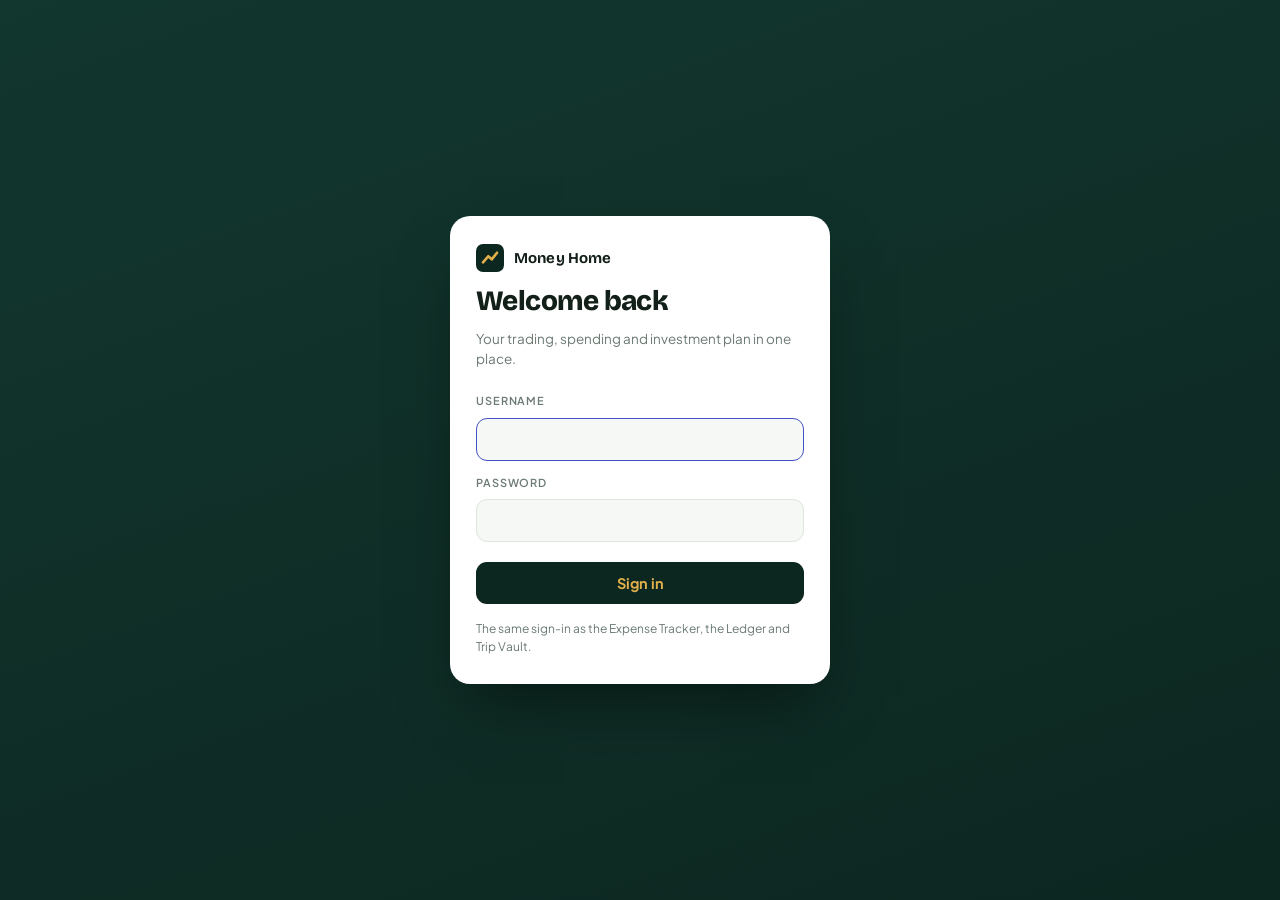
==== index.html @ 37ae640c "Money Home: SmartHomeAI in its own tab (the ✦ SmartHomeAI button), no Ask box on this page Co-Author" ====
<!doctype html>
<html lang="en">
<head>
<meta charset="utf-8">
<meta name="viewport" content="width=device-width, initial-scale=1, viewport-fit=cover">
<meta name="robots" content="noindex">
<meta name="theme-color" content="#0c2620">
<title>Money Home</title>
<link rel="icon" href="data:image/svg+xml,%3Csvg xmlns='http://www.w3.org/2000/svg' viewBox='0 0 64 64'%3E%3Crect width='64' height='64' rx='16' fill='%230c2620'/%3E%3Cpath d='M16 42 L28 28 L36 35 L48 20' stroke='%23e2b04a' stroke-width='6' fill='none' stroke-linecap='round' stroke-linejoin='round'/%3E%3C/svg%3E">
<link rel="preconnect" href="https://fonts.googleapis.com">
<link rel="preconnect" href="https://fonts.gstatic.com" crossorigin>
<link rel="stylesheet" href="https://fonts.googleapis.com/css2?family=Bricolage+Grotesque:opsz,wght@12..96,500;12..96,700;12..96,800&family=Plus+Jakarta+Sans:wght@400;500;600;700&family=JetBrains+Mono:wght@500;600&display=swap">
<style>
:root{
  color-scheme:light;
  --page:#eef1ec; --card:#ffffff; --card2:#f6f8f5; --ink:#132019; --ink2:#3b4a42; --mut:#6b7a72; --line:#dfe5df;
  --hero:#0c2620; --hero2:#12372e; --hero-ink:#f3f1e8; --hero-mut:#a9bcb2; --gold:#e2b04a; --gold-soft:#f6e7c1;
  --up:#16804a; --dn:#c2412d;
  --ats:#4453c4; --exp:#c0701a; --led:#1f7fc9; --trip:#0E6BA8;
  --a1:#1f7fc9; --a2:#2aa37a; --a3:#e2b04a; --a4:#c0701a; --a5:#8a5cc8; --a6:#d1537c; --a7:#5b8c96; --a8:#9aa39e;
  --shadow:0 1px 2px rgb(15 30 25 / .05), 0 8px 24px -12px rgb(15 30 25 / .14);
  --display:'Bricolage Grotesque', 'Avenir Next', system-ui, sans-serif;
  --body:'Plus Jakarta Sans', -apple-system, 'Segoe UI', sans-serif;
  --mono:'JetBrains Mono', ui-monospace, Menlo, monospace;
}
@media (prefers-color-scheme: dark){
  :root:not([data-theme="light"]){ color-scheme:dark;
    --page:#0b110f; --card:#131b18; --card2:#18221e; --ink:#e7ede9; --ink2:#c1cdc6; --mut:#8d9c94; --line:#24302b;
    --hero:#0a1f1a; --hero2:#0f2d25; --up:#4cc38a; --dn:#ef7a66; --ats:#98a4f4; --exp:#f0a95c; --led:#72b4ee; --trip:#5AA9F2;
    --shadow:none; }
}
:root[data-theme="dark"]{ color-scheme:dark;
  --page:#0b110f; --card:#131b18; --card2:#18221e; --ink:#e7ede9; --ink2:#c1cdc6; --mut:#8d9c94; --line:#24302b;
  --hero:#0a1f1a; --hero2:#0f2d25; --up:#4cc38a; --dn:#ef7a66; --ats:#98a4f4; --exp:#f0a95c; --led:#72b4ee; --trip:#5AA9F2; --shadow:none; }
*{box-sizing:border-box}
html,body{margin:0}
body{background:var(--page);color:var(--ink);font:15px/1.5 var(--body);-webkit-font-smoothing:antialiased}
.num{font-family:var(--mono);font-variant-numeric:tabular-nums;letter-spacing:-.01em}
a{color:inherit}

/* ---------- hero: a night-green ledger page ---------- */
.hero{background:
    linear-gradient(180deg, transparent 0 calc(100% - 1px), rgb(255 255 255 / .05) 0) 0 0 / 100% 32px,
    radial-gradient(1200px 400px at 85% -10%, rgb(226 176 74 / .18), transparent 60%),
    linear-gradient(160deg, var(--hero2), var(--hero));
  color:var(--hero-ink);padding-top:env(safe-area-inset-top,0px)}
.hero-in{max-width:1120px;margin:0 auto;padding-inline:20px;padding-block:22px 34px}
.topline{display:flex;flex-wrap:wrap;align-items:center;gap:10px;justify-content:space-between}
.brand{display:flex;align-items:center;gap:10px;font:700 15px var(--display);letter-spacing:.01em}
.brand svg{width:28px;height:28px}
.chips{display:flex;flex-wrap:wrap;gap:8px;align-items:center}
.chip{display:inline-flex;align-items:center;gap:7px;padding:6px 11px;border-radius:999px;background:rgb(255 255 255 / .07);border:1px solid rgb(255 255 255 / .12);font-size:12.5px;color:var(--hero-ink)}
.chip i{width:7px;height:7px;border-radius:50%;background:var(--hero-mut)}
.chip.on i{background:#5fe0a0;box-shadow:0 0 0 3px rgb(95 224 160 / .2)}
.chip button{all:unset;cursor:pointer}
.hero-grid{display:grid;grid-template-columns:1.35fr 1fr;gap:28px;align-items:center;margin-top:26px}
@media (max-width:820px){.hero-grid{grid-template-columns:1fr}}
.hello{font:500 15px var(--body);color:var(--hero-mut)}
.big{font:800 clamp(40px,7vw,68px)/1 var(--display);letter-spacing:-.03em;margin:8px 0 6px}
.big .num{font-family:var(--display);letter-spacing:-.03em}
.bigsub{color:var(--hero-mut);font-size:14px;max-width:52ch}
.bigsub b{color:var(--hero-ink);font-weight:600}
.day{display:inline-flex;gap:8px;align-items:center;margin-top:14px;padding:7px 12px;border-radius:10px;background:rgb(255 255 255 / .06);font-size:13.5px}
.day .up{color:#6fe0a8} .day .dn{color:#ff9a86}
.ringbox{display:flex;align-items:center;gap:20px;justify-self:end}
@media (max-width:820px){.ringbox{justify-self:start}}
.ring{width:168px;height:168px;flex:none}
.ring text{fill:var(--hero-ink)}
.ringfacts{display:flex;flex-direction:column;gap:12px}
.rf .l{font-size:11px;letter-spacing:.1em;text-transform:uppercase;color:var(--hero-mut)}
.rf .v{font:600 18px var(--mono);color:var(--hero-ink)}
.ribbon{margin-top:28px}
.ribbar{display:flex;height:12px;border-radius:7px;overflow:hidden;background:rgb(255 255 255 / .08)}
.ribbar i{display:block;height:100%}
.ribbar i + i{border-left:2px solid var(--hero)}
.riblegend{display:flex;flex-wrap:wrap;gap:6px 16px;margin-top:10px;font-size:12.5px;color:var(--hero-mut)}
.riblegend span{display:inline-flex;align-items:center;gap:6px}
.riblegend b{color:var(--hero-ink);font:500 12.5px var(--mono)}
.riblegend em{width:9px;height:9px;border-radius:3px;display:inline-block}

/* ---------- body ---------- */
main{max-width:1120px;margin:0 auto;padding-inline:20px;padding-block:0 60px}
.apps{display:grid;grid-template-columns:repeat(4,minmax(0,1fr));gap:16px;margin-top:-18px}
@media (max-width:1180px){.apps{grid-template-columns:repeat(2,minmax(0,1fr))}}
@media (max-width:900px){.apps{grid-template-columns:1fr}}
.card{background:var(--card);border:1px solid var(--line);border-radius:18px;box-shadow:var(--shadow);padding:20px;display:flex;flex-direction:column;gap:14px;min-width:0}
.apphead{display:flex;align-items:center;gap:12px}
.glyph{width:40px;height:40px;border-radius:12px;display:grid;place-items:center;background:color-mix(in srgb,var(--c) 14%,var(--card));color:var(--c);flex:none}
.glyph svg{width:22px;height:22px}
.apphead h2{margin:0;font:700 18px/1.2 var(--display)}
.apphead p{margin:1px 0 0;font-size:12.5px;color:var(--mut)}
.status{margin-left:auto;font-size:11.5px;font-weight:600;padding:4px 9px;border-radius:999px;background:var(--card2);color:var(--mut);white-space:nowrap}
.status.live{background:color-mix(in srgb,var(--up) 14%,var(--card));color:var(--up)}
.kv{display:grid;grid-template-columns:repeat(2,minmax(0,1fr));gap:14px 12px}
.kv .l{font-size:11px;font-weight:600;letter-spacing:.07em;text-transform:uppercase;color:var(--mut)}
.kv .v{font:600 20px/1.25 var(--mono);font-variant-numeric:tabular-nums;margin-top:2px}
.kv .s{font-size:12px;color:var(--ink2)}
.up{color:var(--up)} .dn{color:var(--dn)}
.movers{display:flex;flex-wrap:wrap;gap:6px}
.mv{font-size:12px;padding:5px 9px;border-radius:8px;background:var(--card2);color:var(--ink2)}
.mv b{font-family:var(--mono);font-weight:600}
.empty{font-size:13px;color:var(--ink2);background:var(--card2);border-radius:12px;padding:12px 14px;line-height:1.45}
.open{margin-top:auto;display:inline-flex;align-items:center;gap:8px;align-self:flex-start;padding:9px 15px;border-radius:11px;background:var(--c);color:#fff;text-decoration:none;font-weight:600;font-size:13.5px;transition:transform .15s}
.open:hover{transform:translateY(-1px)}
.open:focus-visible{outline:2px solid var(--ink);outline-offset:3px}

.row2{display:grid;grid-template-columns:1.5fr 1fr;gap:16px;margin-top:16px}
@media (max-width:900px){.row2{grid-template-columns:1fr}}
.card h3{margin:0;font:700 17px var(--display)}
.card .cap{margin:-8px 0 0;font-size:12.5px;color:var(--mut)}
.flow{display:flex;height:34px;border-radius:10px;overflow:hidden;background:var(--card2)}
.flow i{display:flex;align-items:center;padding-inline:10px;color:#fff;font:600 12px var(--mono);white-space:nowrap;overflow:hidden;min-width:0}
.flowkey{display:flex;flex-wrap:wrap;gap:6px 16px;font-size:12.5px;color:var(--ink2)}
.flowkey span{display:inline-flex;gap:6px;align-items:center}
.flowkey em{width:9px;height:9px;border-radius:3px}
.bars{display:grid;grid-template-columns:repeat(6,1fr);gap:10px;align-items:end;height:150px;padding-top:8px}
.bars .col{display:flex;flex-direction:column;align-items:center;gap:6px;justify-content:flex-end}
.bars .stack{width:100%;max-width:44px;display:flex;flex-direction:column-reverse;border-radius:7px 7px 3px 3px;overflow:hidden}
.bars .stack i{display:block}
.bars .m{font-size:11px;color:var(--mut)}
.sip{display:flex;flex-direction:column;gap:6px}
.track{height:10px;border-radius:6px;background:var(--card2);overflow:hidden}
.track i{display:block;height:100%;border-radius:6px;background:linear-gradient(90deg,var(--led),color-mix(in srgb,var(--led) 60%,#7fd3b5))}
.todo{list-style:none;margin:0;padding:0;display:flex;flex-direction:column}
.todo li{display:grid;grid-template-columns:auto 1fr;gap:3px 12px;padding:11px 0;border-top:1px solid var(--line)}
.todo li:first-child{border-top:0;padding-top:2px}
.when{grid-row:span 2;font:600 11.5px/1.2 var(--mono);color:var(--mut);background:var(--card2);border-radius:8px;padding:6px 8px;text-align:center;min-width:58px}
.when b{display:block;font-size:15px;color:var(--ink)}
.todo .a{font-weight:600;font-size:14px}
.todo .f{font-size:12.5px;color:var(--mut)}
.pr{display:inline-block;width:7px;height:7px;border-radius:50%;margin-right:6px;vertical-align:1px}
.foot{margin-top:24px;display:flex;flex-wrap:wrap;gap:10px;align-items:center;justify-content:space-between;font-size:12.5px;color:var(--mut)}
.btn{font:600 12.5px var(--body);border:1px solid var(--line);background:var(--card);color:var(--ink2);border-radius:9px;padding:7px 12px;cursor:pointer}
.btn:hover{color:var(--ink)}

/* ---------- sign-in ---------- */
.gate{min-height:100vh;display:grid;place-items:center;padding:24px 16px;background:linear-gradient(160deg,var(--hero2),var(--hero))}
.gate form{width:min(380px,100%);background:var(--card);border-radius:20px;padding:28px 26px;display:flex;flex-direction:column;gap:8px;box-shadow:0 30px 60px -20px rgb(0 0 0 / .5)}
.gate h1{font:800 28px/1.1 var(--display);margin:6px 0 4px;letter-spacing:-.02em}
.gate .sub{color:var(--mut);font-size:13.5px;margin:0 0 10px}
.gate label{font-size:11px;letter-spacing:.08em;text-transform:uppercase;color:var(--mut);font-weight:600;margin-top:6px}
.gate input{padding:11px 13px;border:1px solid var(--line);border-radius:11px;background:var(--card2);color:var(--ink);font:15px var(--body)}
.gate input:focus{outline:none;border-color:var(--ats)}
.gate button{margin-top:12px;padding:12px;border:0;border-radius:11px;background:var(--hero);color:var(--gold);font:700 14.5px var(--body);cursor:pointer}
.gate .err{color:var(--dn);font-size:13px}
.skel{opacity:.55}
/* ---------- Ask AI ---------- */
.ask{margin-top:16px}
.ask .top{display:flex;align-items:center;gap:10px;flex-wrap:wrap}
.ask .top h3{margin-right:auto}
.ask .hub{font-size:12.5px;color:var(--mut);text-decoration:none;border:1px solid var(--line);border-radius:999px;padding:4px 10px}
.ask .hub:hover{color:var(--ink)}
.ask form{display:flex;gap:8px}
.ask textarea{flex:1;min-width:0;resize:vertical;min-height:46px;font:14.5px/1.45 var(--body);color:var(--ink);background:var(--card2);border:1px solid var(--line);border-radius:12px;padding:11px 13px}
.ask textarea:focus{outline:2px solid var(--gold);outline-offset:1px}
.ask button.go{border:0;border-radius:12px;background:var(--hero);color:var(--gold);font:700 14px var(--body);padding:0 18px;cursor:pointer}
.ask button.go:disabled{opacity:.6}
.sugg{display:flex;flex-wrap:wrap;gap:6px}
.sugg button{font:500 12.5px var(--body);border:1px solid var(--line);background:var(--card);color:var(--ink2);border-radius:999px;padding:5px 11px;cursor:pointer}
.sugg button:hover{color:var(--ink);border-color:var(--gold)}
.convo{display:flex;flex-direction:column;gap:10px}
.convo .q{align-self:flex-end;background:var(--card2);border-radius:14px 14px 4px 14px;padding:8px 12px;max-width:85%;font-weight:600;font-size:14px}
.convo .a{background:color-mix(in srgb,var(--gold) 9%,var(--card));border:1px solid var(--line);border-radius:14px 14px 14px 4px;padding:10px 13px;font-size:14px;white-space:pre-wrap;overflow-wrap:anywhere}
.convo .by{display:block;margin-top:6px;font-size:11.5px;color:var(--mut)}
.convo .srcs{display:flex;flex-wrap:wrap;gap:4px 10px;margin-top:6px;font-size:12px}
.convo .srcs a{color:inherit;opacity:.8}
.convo .a{white-space:pre-line}
.convo .err{color:var(--dn)}
@media (max-width:600px){.ask form{flex-direction:column}.ask button.go{padding:12px}}
@media (prefers-reduced-motion:reduce){*{transition:none!important}}
</style>
</head>
<body>
<div id="app"></div>
<script src="/ai/ai.js"></script>
<script src="/ai/brain.js"></script>
<script src="/ai/ask.js"></script>
<script src="/ai/web.js"></script>
<script src="/InvestmentPlan/cloud.js"></script>
<script>
"use strict";
const $ = id => document.getElementById(id);
const esc = s => String(s == null ? '' : s).replace(/[&<>"]/g, c => ({'&':'&amp;','<':'&lt;','>':'&gt;','"':'&quot;'}[c]));
const inr = n => (n < 0 ? '−' : '') + '₹' + Math.round(Math.abs(n)).toLocaleString('en-IN');
const cr = n => { const a = Math.abs(n), s = n < 0 ? '−' : ''; return a >= 1e7 ? s + '₹' + (a / 1e7).toFixed(2) + ' Cr' : a >= 1e5 ? s + '₹' + (a / 1e5).toFixed(2) + ' L' : inr(n); };
const kfmt = n => { const a = Math.abs(n); return a >= 1e5 ? (n / 1e5).toFixed(1) + 'L' : a >= 1e3 ? Math.round(n / 1e3) + 'K' : Math.round(n) + ''; };
const pct = (n, d = 2) => (n >= 0 ? '+' : '−') + Math.abs(n).toFixed(d) + '%';
const ym = d => d.getFullYear() + '-' + String(d.getMonth() + 1).padStart(2, '0');
const ymLabel = (m, style = 'long') => new Date(+m.slice(0, 4), +m.slice(5, 7) - 1, 1).toLocaleDateString('en-IN', {month: style, year: style === 'long' ? 'numeric' : undefined});
const ago = ms => { const s = (Date.now() - ms) / 1000; return s < 90 ? 'just now' : s < 3600 ? Math.round(s / 60) + ' min ago' : s < 86400 ? Math.round(s / 3600) + ' h ago' : Math.round(s / 86400) + ' d ago'; };
const LINKS = {ats:'http://localhost:8765/', exp:'/expenseTracker/', led:'/InvestmentPlan/', trip:'/tripManangement/'};
/* Trip Vault's personal documents (its Document Vault): everything that is not a travel paper */
const TRAVEL_DOC = ['boarding-pass', 'flight', 'hotel', 'train', 'bus', 'visa', 'car', 'activity'];
const DOC_LABEL = {passport: 'Passport', aadhaar: 'Aadhaar', pan: 'PAN card', licence: 'Driving licence', 'voter-id': 'Voter ID', tax: 'Tax papers', bank: 'Bank statement',
  investment: 'Investment statement', insurance: 'Insurance', property: 'Property / rent', vehicle: 'Vehicle papers', medical: 'Medical', education: 'Education', employment: 'Employment', bill: 'Bill / warranty', other: 'Other'};
function personalDocs(tv){ return ((tv && tv.docs) || []).filter(d=>TRAVEL_DOC.indexOf(d.type) < 0); }
/* a trip's own documents, as Trip Vault counts them: travel papers, or a passport / travel insurance / unsorted one
   attached to it - never Aadhaar, PAN, bank and the other personal ones, even when attached to a trip */
const isTripDoc = d => !!d && (TRAVEL_DOC.indexOf(d.type) >= 0 || (!!d.tripId && ['passport', 'insurance', 'other'].indexOf(d.type) >= 0));
const SESSION = 'money-home-session';
const ICON = {
  ats:'<svg viewBox="0 0 24 24" fill="none" stroke="currentColor" stroke-width="2" stroke-linecap="round" stroke-linejoin="round"><path d="M4 19V9M10 19V5M16 19v-7M22 19H2"/></svg>',
  exp:'<svg viewBox="0 0 24 24" fill="none" stroke="currentColor" stroke-width="2" stroke-linecap="round" stroke-linejoin="round"><rect x="3" y="5" width="18" height="14" rx="3"/><path d="M3 10h18M7 15h4"/></svg>',
  trip:'<svg viewBox="0 0 24 24" fill="none" stroke="currentColor" stroke-width="2" stroke-linecap="round" stroke-linejoin="round"><path d="M3 15l18-7-18-7 3.5 7z" transform="translate(0 4)"/></svg>',
  led:'<svg viewBox="0 0 24 24" fill="none" stroke="currentColor" stroke-width="2" stroke-linecap="round" stroke-linejoin="round"><path d="M5 4h11l3 3v13H5z"/><path d="M9 10h6M9 14h6M9 18h3"/></svg>',
};
const ASSET = {EPF:'EPF', ESOPS_RSUS:'ESOPs & RSUs', STOCK:'Indian stocks & ETFs', IND_STOCK:'Indian stocks & ETFs', MF:'Mutual funds', US_STOCK:'US stocks',
  US_STOCK_WALLET:'US cash', NPS:'NPS', GOLD:'Gold', PHYSICAL_GOLD:'Physical gold', VEHICLE:'Vehicle', CRYPTO:'Crypto', FD:'FDs', PPF:'PPF', BOND:'Bonds'};
const PAL = ['--a1','--a2','--a3','--a4','--a5','--a6','--a7','--a8'];

const signedIn = () => { try{ return sessionStorage.getItem(SESSION) === 'yes'; }catch(e){ return false; } };
function ledger(){ try{ return JSON.parse(localStorage.getItem('ledger-draft-v2') || localStorage.getItem('ledger-state-v2') || 'null'); }catch(e){ return null; } }

/* ---------- Ask AI: one assistant for all the apps, through the site's central AI (the AI hub, /ai/) */
const ASK = {turns: [], busy: false, ctl: null, ctx: '', data: null};
const hasAsk = () => typeof MoneyAsk !== 'undefined';
const hasAi = () => typeof MoneyAI !== 'undefined' && MoneyAI.aiAvailable();
function askCard(){
  const conv = ASK.turns.map(t => t.role === 'user' ? `<div class="q">${esc(t.content)}</div>`
    : `<div class="a ${t.error ? 'err' : ''}">${esc(t.content)}${(t.sources || []).length ? `<span class="srcs">${t.sources.map((x, i) => `<a href="${esc(x.url)}" target="_blank" rel="noopener">[${i + 1}] ${esc(x.title)}</a>`).join(' ')}</span>` : ''}${t.by ? `<span class="by">${esc(t.by)}</span>` : ''}</div>`).join('');
  const sugg = ['How much did I spend last month, and on what?', 'Am I on track for my retirement target?', 'EMI for 50 lakh at 8.5% for 20 years', '100 USD to INR', 'Weather in Dubai this week', 'What is a mutual fund?'];
  return `<section class="card ask"><div class="top"><h3>Ask</h3><a class="hub" href="/setup/#ai">AI · ${hasAi() ? esc(MoneyAI.aiNames()[0]) + ' first' : 'add a key'}</a></div>
    <p class="cap">Your plan, spending, trips and documents${ASK.ctx && /ATS/.test(ASK.ctx) ? ', ATS holdings' : ''} are answered from your own data; money sums (EMI, SIP, CAGR, GST), exchange rates, weather, meanings and facts are looked up on the web — with the sources shown.</p>
    ${conv ? `<div class="convo" id="convo">${conv}</div>` : ''}
    ${hasAi() || hasAsk() ? `<form id="askf"><textarea id="askq" rows="1" placeholder="Ask about your money, plan or trips…"></textarea><button class="go" id="askgo">${ASK.busy ? 'Stop' : 'Ask'}</button></form>
      ${ASK.turns.length ? '' : `<div class="sugg">${sugg.map(q => `<button type="button" data-q="${esc(q)}">${esc(q)}</button>`).join('')}</div>`}`
    : `<div class="empty">Add a free AI key in <a href="/setup/#ai">Setup</a> (Google Gemini is the most useful) — every app then uses it.</div>`}</section>`;
}
function bindAsk(){
  const f = $('askf');
  if(!f) return;
  const q = $('askq');
  q.onkeydown = e => { if(e.key === 'Enter' && !e.shiftKey){ e.preventDefault(); f.requestSubmit(); } };
  document.querySelectorAll('.sugg [data-q]').forEach(b => b.onclick = () => { q.value = b.dataset.q; f.requestSubmit(); });
  f.onsubmit = async e => {
    e.preventDefault();
    if(ASK.busy){ if(ASK.ctl) ASK.ctl.abort(); return; }
    const text = q.value.trim();
    if(!text) return;
    ASK.turns.push({role: 'user', content: text});
    ASK.busy = true; ASK.ctl = new AbortController();
    render();
    // your own data first: spending, income, savings, trips, documents and the plan are answered exactly, without AI
    const own = hasAsk() && ASK.data ? MoneyAsk.answer(text, ASK.data) : null;
    if(own){
      ASK.turns.push({role: 'assistant', content: own.text, by: own.by});
      ASK.busy = false; ASK.ctl = null; render();
      setTimeout(() => { const c = $('convo'); if(c) c.lastElementChild.scrollIntoView({block: 'nearest'}); const i = $('askq'); if(i) i.focus(); }, 50);
      return;
    }
    // beyond the apps: calculators, live facts, and reading the web — then, with an AI, a plain answer held to what was read
    let web = null;
    if(typeof MoneyWeb !== 'undefined'){
      try{ web = await MoneyWeb.answer(text); }catch(e){ web = null; }
      // a question for the whole web: your relay searches and reads, an AI thinks it through (sources shown)
      const relay = MoneyWeb.relay((MoneyAI.aiLocal() || {}).relay);
      if(relay && (!web || web.kind === 'read' || web.kind === 'not-found')){
        try{
          const chat = hasAi() ? (sys, turns, o) => MoneyAI.chat(sys, turns, o, ASK.ctl && ASK.ctl.signal) : null;
          const out = await MoneyWeb.deep(text, {search: relay.search, read: relay.read, chat, onStep: t => { const e = document.querySelector('.convo'); if(e) e.dataset.step = t; }});
          ASK.turns.push({role: 'assistant', content: out.text, sources: out.sources, by: out.by || ('Searched the web via ' + (out.provider || 'your relay'))});
          ASK.busy = false; ASK.ctl = null; render();
          setTimeout(() => { const c = $('convo'); if(c) c.lastElementChild.scrollIntoView({block: 'nearest'}); const i = $('askq'); if(i) i.focus(); }, 50);
          return;
        }catch(e){ if(e.code === 'cancelled'){ ASK.busy = false; render(); return; } /* the relay failed: carry on without it */ }
      }
      if(web && web.kind !== 'not-found'){
        let out = web, by = 'Money Brain · ' + ({calculator: 'worked out exactly', currency: 'live rate', weather: 'live forecast', time: 'world clock', definition: 'dictionary', fact: 'Wikidata'}[web.kind] || 'read from the web') + ' (no AI)';
        if(web.passages && hasAi()){
          try{ out = await MoneyWeb.rephrase(text, web, (sys, turns, o) => MoneyAI.chat(sys, turns, o, ASK.ctl && ASK.ctl.signal)); if(out.by) by = 'Read from the web, put in words by ' + out.by; }catch(e){ out = web; }
        }
        ASK.turns.push({role: 'assistant', content: out.text + (out.note ? '\n\n' + out.note : ''), sources: out.sources, by});
        ASK.busy = false; ASK.ctl = null; render();
        setTimeout(() => { const c = $('convo'); if(c) c.lastElementChild.scrollIntoView({block: 'nearest'}); const i = $('askq'); if(i) i.focus(); }, 50);
        return;
      }
    }
    if(!hasAi()){
      ASK.turns.push({role: 'assistant', content: web && web.kind === 'not-found' ? web.text + ' An AI key (free, in Setup) would let me answer from general knowledge.' : 'I answer from your own data (spending, trips, documents, plan) and look things up on the web (sums, rates, weather, facts). For anything else, add a free AI key in Setup.', error: true});
      ASK.busy = false; ASK.ctl = null; render(); return;
    }
    const system = `You are the assistant on "Money Home", the start page of the owner's personal apps: the 16-Year Ledger (investment plan), the Expense Tracker (bank statements), Trip Vault (trips) and ATS (trading dashboard). Answer in plain, short sentences (Indian rupees, ₹, lakh/crore), using only the figures below; say so when something is not in them, and which app to open to see it. You explain and help plan; you do not give licensed investment advice or tell them to buy or sell a specific security.
Today is ${new Date().toISOString().slice(0, 10)}.
${ASK.ctx || 'No data from the apps in this browser yet.'}`;
    try{
      const r = await MoneyAI.chat(system, ASK.turns.filter(t => !t.error).map(t => ({role: t.role, content: t.content})).slice(-10), {}, ASK.ctl.signal);
      // the AI's figures checked against your data: one it made up is pointed out
      const made = hasAsk() ? MoneyAsk.checkFigures(r.text, ASK.ctx) : [];
      ASK.turns.push({role: 'assistant', content: r.text.trim() + (made.length ? '\n\n⚠ Not in your data: ' + made.join(', ') + ' — check before relying on ' + (made.length === 1 ? 'it' : 'them') + '.' : ''), by: r.provider + ' · ' + r.model + ' — from its own knowledge, not checked against the web'});
    }catch(err){
      if(err.code !== 'cancelled') ASK.turns.push({role: 'assistant', content: err.message, error: true});
    }finally{ ASK.busy = false; ASK.ctl = null; render(); setTimeout(() => { const c = $('convo'); if(c) c.lastElementChild.scrollIntoView({block: 'nearest'}); const i = $('askq'); if(i) i.focus(); }, 50); }
  };
}

/* ---------- Trip Vault's trips, as that app keeps them in this browser (read only; a missing database is not created) */
async function tripVault(){
  try{
    if(!window.indexedDB) return null;
    if(indexedDB.databases && !(await indexedDB.databases()).some(d => d.name === 'trip-vault')) return null;
    const db = await new Promise((res, rej) => { const r = indexedDB.open('trip-vault'); r.onupgradeneeded = () => { try{ r.transaction.abort(); }catch(e){} }; r.onsuccess = () => res(r.result); r.onerror = () => rej(r.error); });
    try{
      if(!db.objectStoreNames.contains('kv')) return null;
      return await new Promise((res, rej) => { const r = db.transaction('kv').objectStore('kv').get('state'); r.onsuccess = () => res(r.result || null); r.onerror = () => rej(r.error); });
    } finally { db.close(); }
  }catch(e){ return null; }
}

/* ---------- sign-in: the Expense Tracker's (else the Ledger's own, else admin / admin) */
async function checkLogin(u, p){
  if(typeof MoneyShared !== 'undefined') return MoneyShared.checkLogin(u, p);     // one sign-in for every app (Setup)
  const et = await Cloud.checkExpenseTrackerLogin(u, p);
  if(et !== null) return et;
  const plan = ledger();
  if(plan && plan.auth && plan.auth.hash) return u.trim().toLowerCase() === String(plan.auth.user).toLowerCase() && await Cloud.sha256(u.trim().toLowerCase() + ':' + p) === plan.auth.hash;
  return u.trim().toLowerCase() === 'admin' && p === 'admin';
}
function showLogin(){
  $('app').innerHTML = `<div class="gate"><form id="lf">
    <div class="brand" style="color:var(--ink)">${logo()}Money Home</div>
    <h1>Welcome back</h1><p class="sub">Your trading, spending and investment plan in one place.</p>
    <label for="u">Username</label><input id="u" autocomplete="username" autocapitalize="none" spellcheck="false" required>
    <label for="p">Password</label><input id="p" type="password" autocomplete="current-password" required>
    <p class="err" id="e" hidden>That username or password is wrong.</p>
    <button>Sign in</button>
    <p class="sub" style="margin:8px 0 0;font-size:12px">The same sign-in as the Expense Tracker, the Ledger and Trip Vault.</p></form></div>`;
  $('u').focus();
  $('lf').onsubmit = async e => { e.preventDefault();
    if(!(await checkLogin($('u').value, $('p').value))){ $('e').hidden = false; $('p').select(); return; }
    try{ sessionStorage.setItem(SESSION, 'yes'); }catch(_){}
    render(); };
}
const logo = () => `<svg viewBox="0 0 64 64" aria-hidden="true"><rect width="64" height="64" rx="16" fill="#0c2620"/><path d="M16 42 L28 28 L36 35 L48 20" stroke="#e2b04a" stroke-width="6" fill="none" stroke-linecap="round" stroke-linejoin="round"/></svg>`;

/* ---------- the Expense Tracker's own month totals (its plans.ts) */
function month(txns, m){
  const a = {spend:0, refunds:0, invested:0, redeemed:0, income:0};
  txns.forEach(t => { if(!t.date.startsWith(m) || t.excluded || t.kind === 'ignore') return; const out = t.direction === 'debit';
    if(t.kind === 'spend'){ if(out) a.spend += t.amount; else a.refunds += t.amount; }
    else if(t.kind === 'investment'){ if(out) a.invested += t.amount; else a.redeemed += t.amount; }
    else if(t.kind === 'cc_bill'){ if(out && !t.paired) a.spend += t.amount; }   // paired: the card's own purchases are counted
    else if(t.kind === 'income' && !out) a.income += t.amount; });
  a.spend -= a.refunds;
  return a;
}
const shiftM = (m, k) => ym(new Date(+m.slice(0, 4), +m.slice(5, 7) - 1 + k, 1));

/* NSE by the clock (09:15-15:30 IST, Mon-Fri; holidays not known here) */
function market(){
  const ist = new Date(Date.now() + (330 + new Date().getTimezoneOffset()) * 60000);
  const d = ist.getDay(), mins = ist.getHours() * 60 + ist.getMinutes();
  if(d === 0 || d === 6) return {on:false, text:'NSE closed · weekend'};
  if(mins < 555) return {on:false, text:'NSE opens 09:15'};
  if(mins < 930) return {on:true, text:'NSE open · closes 15:30'};
  return {on:false, text:'NSE closed · opens 09:15'};
}

function ringSvg(p){
  const r = 70, c = 2 * Math.PI * r, f = Math.max(0, Math.min(1, p));
  return `<svg class="ring" viewBox="0 0 168 168" role="img" aria-label="${(f * 100).toFixed(1)}% of the target">
    <circle cx="84" cy="84" r="${r}" fill="none" stroke="rgb(255 255 255 / .1)" stroke-width="12"/>
    <circle cx="84" cy="84" r="${r}" fill="none" stroke="var(--gold)" stroke-width="12" stroke-linecap="round"
      stroke-dasharray="${(c * f).toFixed(1)} ${c.toFixed(1)}" transform="rotate(-90 84 84)"/>
    <text x="84" y="82" text-anchor="middle" style="font:800 30px var(--display)">${(f * 100).toFixed(1)}%</text>
    <text x="84" y="104" text-anchor="middle" style="font:500 11.5px var(--body);fill:var(--hero-mut)">of the target</text></svg>`;
}

/* draws straight away from this browser, then again when ATS answers (it can take a few seconds) */
let RUN = 0;
async function render(){
  const run = ++RUN;
  const et = await Cloud.expenseTracker(true);
  const tv = await tripVault();
  if(typeof MoneyAI !== 'undefined') await MoneyAI.loadAi();      // keys kept in the Expense Tracker count too
  if(typeof MoneyShared !== 'undefined') MoneyShared.quiet();       // settings changed on your other device (every 10 min at most)
  const linked = !!Cloud.atsLink();
  draw(et, linked ? 'checking' : null, tv);
  if(!linked) return;
  const ats = await Cloud.atsHoldings().catch(e => ({err: e}));
  if(run === RUN) draw(et, ats, tv);
}
function draw(et, ats, tv){
  const plan = ledger();
  const mk = market();
  const atsOk = !!(ats && ats.ok), atsChecking = ats === 'checking';
  const hr = new Date().getHours(), hello = hr < 5 ? 'Up late' : hr < 12 ? 'Good morning' : hr < 17 ? 'Good afternoon' : 'Good evening';
  const real = plan && !(plan.plan && plan.plan.starter);

  /* ----- net worth, corpus, target */
  const rows = real ? ((plan.importedSnapshot || {}).rows || []) : [];
  const ex = real && Array.isArray(plan.corpusExclude) ? plan.corpusExclude : ['VEHICLE'];
  const manual = real ? (plan.manualAssets || []) : [];
  const netWorth = rows.reduce((s, r) => s + (Number(r.current_value) || 0), 0) + manual.reduce((s, m) => s + (Number(m.current) || 0), 0);
  const corpus = rows.reduce((s, r) => s + (ex.indexOf(r.asset_type) < 0 ? Number(r.current_value) || 0 : 0), 0)
    + manual.reduce((s, m) => s + (ex.indexOf('MANUAL:' + m.id) < 0 ? Number(m.current) || 0 : 0), 0);
  const tHi = real ? Number(plan.targetHighCr) || 0 : 0, tLo = real ? Number(plan.targetLowCr) || 0 : 0;
  const retire = real ? Number(plan.retireAge) || 0 : 0;
  let yearsLeft = null;
  if(real && plan.plan && plan.plan.dob && retire){
    const [y, m, d] = plan.plan.dob.split('-').map(Number), age = (Date.now() - new Date(y, m - 1, d)) / (365.25 * 864e5);
    yearsLeft = Math.max(0, retire - age);
  }
  const sip = real ? [].concat(plan.indiaFunds || [], plan.usFunds || []).reduce((s, f) => s + (Number(f.monthly) || 0), 0) : 0;
  const T = atsOk ? ats.total || {} : {};

  /* allocation ribbon: every asset class, largest first */
  const alloc = {};
  rows.forEach(r => { const k = ASSET[r.asset_type] || String(r.asset_type).replace(/_/g, ' ').toLowerCase(); alloc[k] = (alloc[k] || 0) + (Number(r.current_value) || 0); });
  manual.forEach(m => { if(Number(m.current)) alloc[m.name || 'By hand'] = (alloc[m.name || 'By hand'] || 0) + Number(m.current); });
  const allocList = Object.entries(alloc).filter(([, v]) => v > 0).sort((a, b) => b[1] - a[1]);
  const allocTop = allocList.slice(0, 7), rest = allocList.slice(7).reduce((s, [, v]) => s + v, 0);
  if(rest > 0) allocTop.push(['Other', rest]);

  /* What Ask AI knows: the numbers this page shows, from each app in this browser (nothing else is sent). */
  const ctx = [];
  if(real){
    ctx.push(`16-Year Ledger (investment plan): net worth ${cr(netWorth)}; retirement corpus ${cr(corpus)}${tHi ? ` against a target of ₹${tLo ? tLo + '–' : ''}${tHi} Cr` : ''}${yearsLeft !== null ? `; ${yearsLeft.toFixed(1)} years to retirement at ${retire}` : ''}; monthly SIPs ${inr(sip)}.`);
    if(allocList.length) ctx.push('Holdings by type: ' + allocList.slice(0, 10).map(([k, v]) => k + ' ' + cr(v)).join(', ') + '.');
    const open = (plan.calendar || []).filter(c => !c.done).sort((a, b) => (a.year - b.year) || (a.age - b.age)).slice(0, 5);
    if(open.length) ctx.push('Next on the plan: ' + open.map(c => c.year + ': ' + c.action + (c.fund ? ' (' + c.fund + ')' : '')).join('; ') + '.');
  }
  if(atsOk) ctx.push(`ATS live holdings: ${Object.entries(T).filter(([, v]) => typeof v === 'number').map(([k, v]) => k.replace(/_/g, ' ') + ' ' + (Math.abs(v) > 1000 ? cr(v) : v)).join(', ')}.`);
  if(et && et.txns && et.txns.length){
    const last = et.txns.map(t => t.date).sort().slice(-1)[0].slice(0, 7);
    ctx.push('Expense Tracker, by month (spent / income / invested): ' + [0, -1, -2, -3, -4, -5].map(k => { const m = shiftM(last, k), A = month(et.txns, m); return ymLabel(m, 'short') + ' ' + inr(A.spend) + ' / ' + inr(A.income) + ' / ' + inr(A.invested); }).join('; ') + '.');
    const byCat = {}; et.txns.forEach(t => { if(t.date.startsWith(last) && t.kind === 'spend' && t.direction === 'debit' && !t.excluded) byCat[t.category || 'Other'] = (byCat[t.category || 'Other'] || 0) + t.amount; });
    const top = Object.entries(byCat).sort((a, b) => b[1] - a[1]).slice(0, 8);
    if(top.length) ctx.push('Spending by category in ' + ymLabel(last, 'short') + ': ' + top.map(([k, v]) => k + ' ' + inr(v)).join(', ') + '.');
  }
  if(tv && (tv.trips || []).length){
    const today = new Date().toISOString().slice(0, 10);
    const trips = tv.trips.map(t => { const docs = (tv.docs || []).filter(d => d.tripId === t.id && isTripDoc(d));
      const fl = [].concat(...docs.map(d => ((d.fields || {}).segments || []))).filter(x => x.flight).map(x => `${x.flight} ${x.from}→${x.to} ${x.date || ''} ${x.dep || ''}`.trim());
      const hotels = docs.filter(d => d.type === 'hotel').map(d => (d.fields || {}).hotelName || d.title);
      return {t, fl, hotels, n: docs.length}; }).filter(x => !x.t.end || x.t.end >= today).slice(0, 4);
    if(trips.length) ctx.push('Trip Vault, upcoming trips: ' + trips.map(x => `${x.t.name} (${[x.t.city, x.t.start && x.t.start + ' to ' + (x.t.end || '?')].filter(Boolean).join(', ')}; ${x.n} documents${x.fl.length ? '; flights ' + x.fl.join(', ') : ''}${x.hotels.length ? '; staying at ' + x.hotels.join(', ') : ''})`).join('; ') + '.');
  }
  const pdocs = personalDocs(tv);
  if(pdocs.length) ctx.push('Personal documents in Trip Vault (no numbers shown): ' + pdocs.map(d=>(DOC_LABEL[d.type] || d.type) + (d.person ? ' of ' + d.person : '') + (d.fields && d.fields.validUntil ? ', valid until ' + d.fields.validUntil : '') + (d.fields && d.fields.issuedOn ? ', issued ' + d.fields.issuedOn : '')).join('; ') + '.');
  ASK.ctx = ctx.join('\n');
  // the same data, as data, for answering from it without AI
  ASK.data = {today: new Date().toISOString().slice(0, 10), txns: (et && et.txns) || [],
    ledger: real ? {netWorth, corpus, targetLow: tLo, targetHigh: tHi, retire, yearsLeft, sip} : null,
    trips: ((tv && tv.trips) || []).map(t => ({name: t.name, city: t.city, start: t.start, end: t.end})).filter(t => t.start),
    docs: ((tv && tv.docs) || []).filter(d => d.fields && d.fields.validUntil).map(d => ({type: d.type, label: DOC_LABEL[d.type] || d.title || d.type, person: d.person, validUntil: d.fields.validUntil}))};
  // the same, kept in this browser for the AI page (/ai/chat/: its "Your apps" connector) — never leaves the browser by itself
  try{ localStorage.setItem('money-apps-snapshot', JSON.stringify({at: new Date().toISOString(), ctx: ASK.ctx, data: ASK.data})); }catch(e){}

  const hero = `<header class="hero"><div class="hero-in">
    <div class="topline"><div class="brand">${logo()}Money Home</div>
      <div class="chips"><span class="chip ${mk.on ? 'on' : ''}"><i></i>${esc(mk.text)}</span>
        <span class="chip">${esc(new Date().toLocaleDateString('en-IN', {weekday:'long', day:'numeric', month:'long'}))}</span>
        <a class="chip" href="/ai/chat/" target="_blank" style="text-decoration:none;font-weight:700" title="Open SmartHomeAI in its own tab">✦ SmartHomeAI ↗</a>
        <a class="chip" href="/setup/" style="text-decoration:none">⚙ Setup</a></div></div>
    <div class="hero-grid"><div>
      <div class="hello">${hello}. Here is where you stand.</div>
      ${netWorth ? `<div class="big"><span class="num">${cr(netWorth)}</span></div>
        <div class="bigsub">Net worth across everything INDmoney sees${manual.length ? ' and what you track by hand' : ''}. Your retirement corpus is <b>${cr(corpus)}</b>${ex.length ? ', leaving out ' + esc(ex.filter(x => x.indexOf('MANUAL:') < 0).map(x => (ASSET[x] || x).toLowerCase()).join(', ')) : ''}.</div>`
        : `<div class="big" style="font-size:40px">Hello</div><div class="bigsub">Open the Ledger once in this browser to see your net worth here.</div>`}
      ${atsOk ? `<div class="day">Holdings today <b class="num ${(T.day || 0) >= 0 ? 'up' : 'dn'}">${(T.day || 0) >= 0 ? '+' : ''}${inr(T.day || 0)}</b>${T.day_pct != null ? `<span class="${T.day_pct >= 0 ? 'up' : 'dn'}">${pct(T.day_pct)}</span>` : ''}</div>` : ''}
    </div>
    ${tHi ? `<div class="ringbox">${ringSvg(corpus / (tHi * 1e7))}<div class="ringfacts">
        <div class="rf"><div class="l">Target</div><div class="v">₹${esc(tLo)}–${esc(tHi)} Cr</div></div>
        <div class="rf"><div class="l">Retire at</div><div class="v">${esc(retire)}${yearsLeft != null ? ` <span style="font-size:13px;color:var(--hero-mut)">· ${yearsLeft.toFixed(1)} yrs</span>` : ''}</div></div>
        <div class="rf"><div class="l">Monthly SIP</div><div class="v">${inr(sip)}</div></div></div></div>` : ''}
    </div>
    ${allocTop.length ? `<div class="ribbon"><div class="ribbar" role="img" aria-label="Where the money is">${allocTop.map(([k, v], i) => `<i style="width:${(v / netWorth * 100).toFixed(2)}%;background:var(${PAL[i % PAL.length]})" title="${esc(k)} ${cr(v)}"></i>`).join('')}</div>
      <div class="riblegend">${allocTop.map(([k, v], i) => `<span><em style="background:var(${PAL[i % PAL.length]})"></em>${esc(k)} <b>${cr(v)}</b></span>`).join('')}</div></div>` : ''}
  </div></header>`;

  /* ----- ATS card */
  let atsBody;
  if(atsOk){
    const movers = (ats.items || []).filter(r => r.pct != null && r.value > 0).sort((a, b) => b.pct - a.pct);
    const lbl = r => String(r.symbol || r.name || '').replace(/\.NS$|\.BO$|-USD$/, '').slice(0, 14) || r.name;
    atsBody = `<div class="kv">
      <div><div class="l">Holdings now</div><div class="v">${cr(T.value || 0)}</div><div class="s">invested ${cr(T.invested || 0)}</div></div>
      <div><div class="l">Total gain</div><div class="v ${(T.gain || 0) >= 0 ? 'up' : 'dn'}">${(T.gain || 0) >= 0 ? '+' : ''}${cr(T.gain || 0)}</div><div class="s">${T.gain_pct != null ? pct(T.gain_pct) : ''}</div></div></div>
      ${movers.length ? `<div class="movers">${movers.slice(0, 2).map(r => `<span class="mv">▲ ${esc(lbl(r))} <b class="up">${pct(r.pct)}</b></span>`).join('')}${movers.slice(-2).reverse().filter(r => r.pct < 0).map(r => `<span class="mv">▼ ${esc(lbl(r))} <b class="dn">${pct(r.pct)}</b></span>`).join('')}</div>` : ''}
      <div class="s" style="font-size:12px;color:var(--mut)">Brokers synced ${ats.updated_at ? esc(new Date(ats.updated_at).toLocaleString('en-IN', {day:'numeric', month:'short', hour:'2-digit', minute:'2-digit', hour12:false})) : '—'} · ${esc(ats.source || '')}</div>`;
  } else if(atsChecking){
    atsBody = `<div class="empty">Asking ATS on this Mac for today’s numbers…</div>`;
  } else {
    atsBody = `<div class="empty">${!Cloud.atsLink() ? 'Link ATS once from the Ledger (Import portfolio → Link ATS on this Mac) and your holdings show here, live.'
      : 'ATS isn’t running on this device. It lives on your Mac — open it there to see today’s numbers.'}${real && plan.atsReadAt ? ` The Ledger last read it ${esc(ago(new Date(plan.atsReadAt).getTime()))}.` : ''}</div>`;
  }

  /* ----- Expense Tracker card + the month */
  const txns = et && et.txns || [];
  let expBody, monthCard = '', lastM = null, A = null;
  if(txns.length){
    const lastDate = txns.reduce((m, t) => t.date > m ? t.date : m, '');
    lastM = lastDate.slice(0, 7); A = month(txns, lastM);
    const B = month(txns, shiftM(lastM, -1));
    const d = B.spend ? (A.spend / B.spend - 1) * 100 : null;
    const left = A.income - A.spend - A.invested;
    expBody = `<div class="kv">
      <div><div class="l">Spent · ${esc(ymLabel(lastM, 'short'))}</div><div class="v">${inr(A.spend)}</div><div class="s">${d == null ? '&nbsp;' : `<span class="${d > 0 ? 'dn' : 'up'}">${pct(d, 0)}</span> vs ${esc(ymLabel(shiftM(lastM, -1), 'short'))}`}</div></div>
      <div><div class="l">Left over</div><div class="v ${left >= 0 ? 'up' : 'dn'}">${inr(left)}</div><div class="s">after spending and investing</div></div></div>
      <div class="s" style="font-size:12px;color:var(--mut)">Statements up to ${esc(new Date(lastDate).toLocaleDateString('en-IN', {day:'numeric', month:'short', year:'numeric'}))}</div>`;
    const tot = Math.max(A.income, A.spend + A.invested + Math.max(0, left)) || 1;
    const seg = (v, c, t) => v > 0 ? `<i style="width:${(v / tot * 100).toFixed(2)}%;background:${c}" title="${t} ${inr(v)}">${v / tot > .14 ? kfmt(v) : ''}</i>` : '';
    const months6 = [...Array(6)].map((_, i) => shiftM(lastM, i - 5));
    const hist = months6.map(m => ({m, ...month(txns, m)}));
    const max = Math.max(1, ...hist.map(h => h.spend + h.invested));
    const sipBar = sip ? Math.min(100, A.invested / sip * 100) : null;
    monthCard = `<section class="card"><h3>${esc(ymLabel(lastM))}</h3><p class="cap">Where the month’s money went, from your bank statements</p>
      <div class="flow" role="img" aria-label="Income split">${seg(A.spend, 'var(--exp)', 'Spent')}${seg(A.invested, 'var(--led)', 'Invested')}${seg(Math.max(0, left), 'var(--a2)', 'Left over')}</div>
      <div class="flowkey"><span><em style="background:var(--exp)"></em>Spent <b class="num">${inr(A.spend)}</b></span>
        <span><em style="background:var(--led)"></em>Invested <b class="num">${inr(A.invested)}</b></span>
        <span><em style="background:var(--a2)"></em>Left over <b class="num">${inr(Math.max(0, left))}</b></span>
        <span style="color:var(--mut)">of income <b class="num">${inr(A.income)}</b></span></div>
      ${sipBar != null ? `<div class="sip"><div style="display:flex;justify-content:space-between;font-size:12.5px"><span>Invested vs the plan’s SIP</span><b class="num">${inr(A.invested)} / ${inr(sip)}</b></div><div class="track"><i style="width:${sipBar.toFixed(1)}%"></i></div></div>` : ''}
      <div><div style="font-size:12.5px;color:var(--mut);margin-bottom:2px">Last six months · spent and invested</div>
        <div class="bars">${hist.map(h => `<div class="col" title="${esc(ymLabel(h.m))}: spent ${inr(h.spend)}, invested ${inr(h.invested)}">
          <div class="stack" style="height:${Math.max(3, (h.spend + h.invested) / max * 118).toFixed(0)}px"><i style="flex:${Math.max(0, h.spend)};background:var(--exp)"></i><i style="flex:${h.invested};background:var(--led)"></i></div>
          <span class="m">${esc(ymLabel(h.m, 'short'))}</span></div>`).join('')}</div></div></section>`;
  } else {
    expBody = `<div class="empty">No statements in this browser yet. Import them in the Expense Tracker and this fills in by itself.</div>`;
  }

  /* ----- Ledger card + what is next on the plan */
  let ledBody, nextCard = '';
  if(real){
    const snaps = (plan.snapshots || []).slice().sort((a, b) => a.date < b.date ? -1 : 1);
    const last = snaps[snaps.length - 1], first = snaps[0];
    ledBody = `<div class="kv">
      <div><div class="l">Corpus</div><div class="v">${cr(corpus)}</div><div class="s">${tHi ? (corpus / (tHi * 1e7) * 100).toFixed(1) + '% of ₹' + esc(tHi) + ' Cr' : ''}</div></div>
      <div><div class="l">Since the start</div><div class="v ${last && first && last.value >= first.value ? 'up' : ''}">${last && first ? (last.value >= first.value ? '+' : '') + cr(last.value - first.value) : '—'}</div><div class="s">${first ? 'from ' + esc(new Date(first.date).toLocaleDateString('en-IN', {month:'short', year:'numeric'})) : ''}</div></div></div>
      <div class="s" style="font-size:12px;color:var(--mut)">${plan.atsReadAt ? 'Holdings read from ATS ' + esc(ago(new Date(plan.atsReadAt).getTime())) : 'Holdings as last imported'}</div>`;
    const PRC = {critical:'var(--dn)', warning:'var(--exp)', good:'var(--up)', gold:'var(--gold)'};
    const todo = (plan.calendar || []).filter(c => !c.done).sort((a, b) => (a.year - b.year) || (a.age - b.age)).slice(0, 4);
    nextCard = `<section class="card"><h3>Next on your plan</h3><p class="cap">The action calendar’s open items, soonest first</p>
      ${todo.length ? `<ul class="todo">${todo.map(c => `<li><span class="when"><b>${esc(c.year)}</b>age ${esc(c.age)}</span>
          <span class="a"><span class="pr" style="background:${PRC[c.pr] || 'var(--mut)'}"></span>${esc(c.action)}</span><span class="f">${esc(c.fund || '')}${c.why ? (c.fund ? ' — ' : '') + esc(c.why) : ''}</span></li>`).join('')}</ul>`
        : '<div class="empty">Nothing open on the action calendar.</div>'}</section>`;
  } else {
    ledBody = `<div class="empty">No plan in this browser yet. Open the Ledger and restore or sync your plan.</div>`;
  }

  /* ----- Trip Vault card: the next trip */
  let tripBody;
  const today = new Date().toISOString().slice(0, 10);
  if(tv && (tv.trips || []).length){
    const span = t => { const ds = []; (tv.docs || []).filter(d => d.tripId === t.id && isTripDoc(d)).forEach(d => { const f = d.fields || {};
      (f.segments || []).forEach(x => x.date && ds.push(x.date)); ['checkIn', 'checkOut', 'date'].forEach(k => /^\d{4}-\d{2}-\d{2}$/.test(f[k] || '') && ds.push(f[k])); });
      ds.sort(); return {start: t.start || ds[0] || '', end: t.end || ds[ds.length - 1] || ''}; };
    const trips = tv.trips.map(t => Object.assign({}, t, span(t)));
    const next = trips.filter(t => !t.end || t.end >= today).sort((a, b) => String(a.start || '9').localeCompare(String(b.start || '9')))[0];
    const fmt = d => d ? new Date(d + 'T00:00:00').toLocaleDateString('en-IN', {day: 'numeric', month: 'short'}) : '';
    if(next){
      const days = next.start ? Math.round((Date.parse(next.start + 'T00:00:00') - Date.parse(today + 'T00:00:00')) / 86400000) : null;
      const docs = (tv.docs || []).filter(d => d.tripId === next.id && isTripDoc(d));
      const flights = docs.reduce((n, d) => n + ((d.fields || {}).segments || []).length, 0);
      tripBody = `<div class="kv">
        <div><div class="l">Next trip</div><div class="v" style="font-size:18px">${esc(next.name)}</div><div class="s">${esc([next.city, fmt(next.start) + (next.end && next.end !== next.start ? ' – ' + fmt(next.end) : '')].filter(Boolean).join(' · '))}</div></div>
        <div><div class="l">${days === null ? 'Dates' : days > 0 ? 'Starts in' : 'Now'}</div><div class="v">${days === null ? '—' : days > 0 ? days + ' day' + (days === 1 ? '' : 's') : 'on the trip'}</div><div class="s">${docs.length} document${docs.length === 1 ? '' : 's'} · ${flights} flight${flights === 1 ? '' : 's'}</div></div></div>`;
    } else tripBody = `<div class="empty">No upcoming trips. ${trips.length} past trip${trips.length === 1 ? '' : 's'} in Trip Vault.</div>`;
  } else {
    tripBody = `<div class="empty">Tickets, hotel bookings, itineraries, news and flight status for your trips. Open Trip Vault to add the first one.</div>`;
  }

  const card = (k, name, sub, status, body, cta) => `<section class="card" style="--c:var(--${k})">
    <div class="apphead"><span class="glyph">${ICON[k]}</span><div><h2>${name}</h2><p>${sub}</p></div>${status}</div>${body}
    <a class="open" href="${LINKS[k]}" ${k === 'ats' ? 'target="_blank" rel="noopener"' : ''}>${cta} <span aria-hidden="true">→</span></a></section>`;

  $('app').innerHTML = hero + `<main>
    <div class="apps">
      ${card('ats', 'ATS', 'Trading dashboard · your Mac', atsOk ? '<span class="status live">live</span>' : atsChecking ? '<span class="status">checking</span>' : '<span class="status">offline</span>', atsBody, 'Open ATS')}
      ${card('exp', 'Expense Tracker', 'Spending from your statements', '', expBody, 'Open Expense Tracker')}
      ${card('led', '16-Year Ledger', 'Investment plan', real && plan.plan && plan.plan.dob ? '' : '', ledBody, 'Open the Ledger')}
      ${card('trip', 'Trip Vault', 'Trips, tickets and plans', '', tripBody, 'Open Trip Vault')}
    </div>
    ${monthCard || nextCard ? `<div class="row2">${monthCard || '<div></div>'}${nextCard}</div>` : ''}
    <div class="foot"><span>Read in this browser from the Expense Tracker, the Ledger and Trip Vault (with your personal documents)${atsOk ? ', and live from ATS on this Mac' : ''}. Nothing is sent anywhere.</span>
      <span style="display:flex;gap:8px"><button class="btn" id="re">Refresh</button><button class="btn" id="out">Sign out</button></span></div>
  </main>`;
  $('re').onclick = render;
  $('out').onclick = () => { try{ sessionStorage.removeItem(SESSION); }catch(_){} showLogin(); };
}

try{ const t = localStorage.getItem('ledger-theme'); if(t === 'light' || t === 'dark') document.documentElement.dataset.theme = t; }catch(e){}
if(signedIn()) render(); else showLogin();
document.addEventListener('visibilitychange', () => { if(document.visibilityState === 'visible' && signedIn() && !$('lf')) render(); });
</script>
</body>
</html>
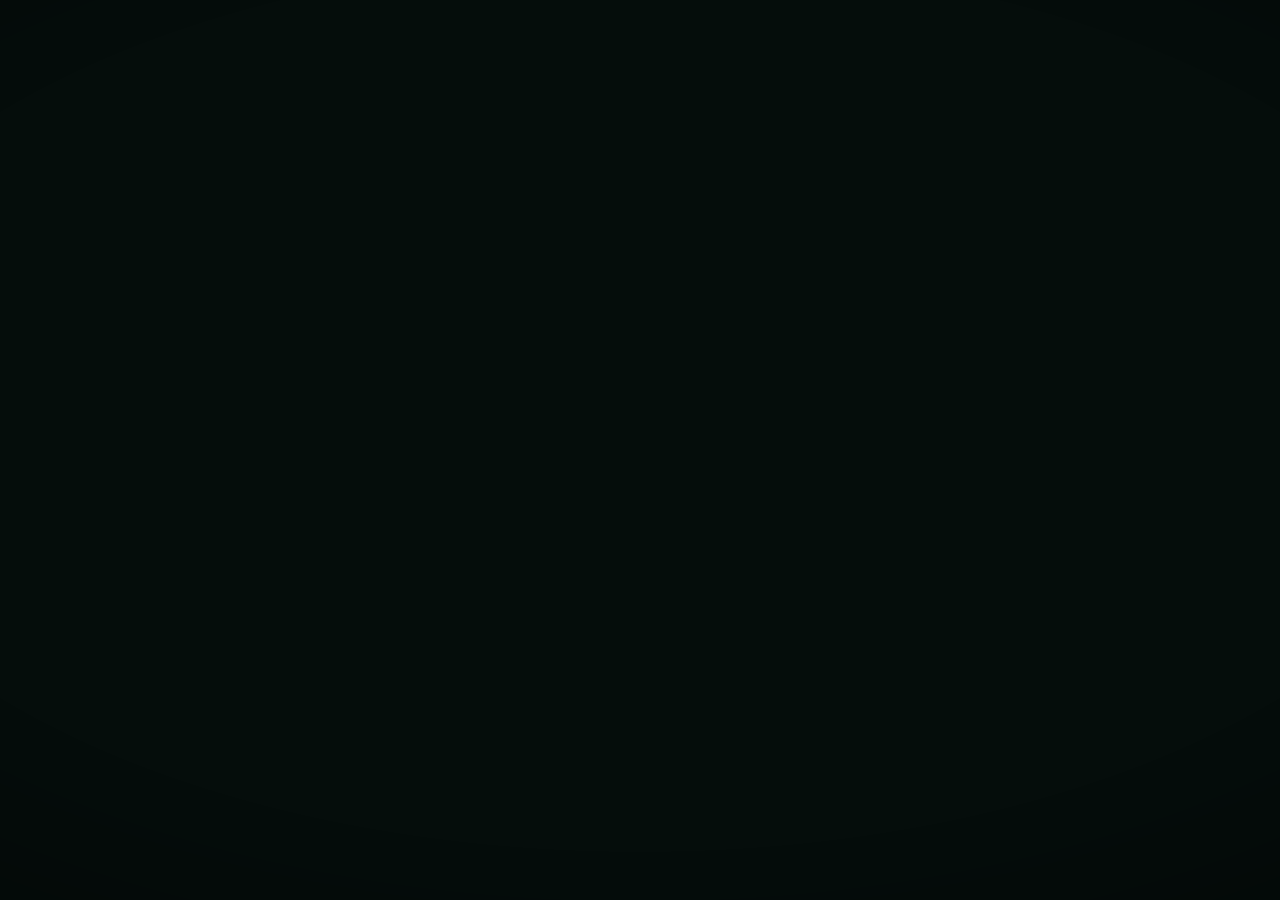
==== commit 1ff84994: "Money Home in 3D: Cygnus at the centre, the apps in orbit The start page is now a 3D scene: Cygnus a" ====
--- a/index.html
+++ b/index.html
@@ -4,181 +4,247 @@
 <meta charset="utf-8">
 <meta name="viewport" content="width=device-width, initial-scale=1, viewport-fit=cover">
 <meta name="robots" content="noindex">
-<meta name="theme-color" content="#0c2620">
+<meta name="theme-color" content="#050d0b">
 <title>Money Home</title>
 <link rel="icon" href="data:image/svg+xml,%3Csvg xmlns='http://www.w3.org/2000/svg' viewBox='0 0 64 64'%3E%3Crect width='64' height='64' rx='16' fill='%230c2620'/%3E%3Cpath d='M16 42 L28 28 L36 35 L48 20' stroke='%23e2b04a' stroke-width='6' fill='none' stroke-linecap='round' stroke-linejoin='round'/%3E%3C/svg%3E">
 <link rel="preconnect" href="https://fonts.googleapis.com">
 <link rel="preconnect" href="https://fonts.gstatic.com" crossorigin>
 <link rel="stylesheet" href="https://fonts.googleapis.com/css2?family=Bricolage+Grotesque:opsz,wght@12..96,500;12..96,700;12..96,800&family=Plus+Jakarta+Sans:wght@400;500;600;700&family=JetBrains+Mono:wght@500;600&display=swap">
+<script type="importmap">{"imports":{"three":"https://cdn.jsdelivr.net/npm/three@0.169.0/build/three.module.js"}}</script>
 <style>
+/* Money Home, in space: Cygnus at the centre, the apps in orbit around it, each one visited as you scroll.
+   The scene is a night sky, so the page is dark in both themes. */
 :root{
-  color-scheme:light;
-  --page:#eef1ec; --card:#ffffff; --card2:#f6f8f5; --ink:#132019; --ink2:#3b4a42; --mut:#6b7a72; --line:#dfe5df;
-  --hero:#0c2620; --hero2:#12372e; --hero-ink:#f3f1e8; --hero-mut:#a9bcb2; --gold:#e2b04a; --gold-soft:#f6e7c1;
-  --up:#16804a; --dn:#c2412d;
-  --ats:#4453c4; --exp:#c0701a; --led:#1f7fc9; --trip:#0E6BA8;
-  --a1:#1f7fc9; --a2:#2aa37a; --a3:#e2b04a; --a4:#c0701a; --a5:#8a5cc8; --a6:#d1537c; --a7:#5b8c96; --a8:#9aa39e;
-  --shadow:0 1px 2px rgb(15 30 25 / .05), 0 8px 24px -12px rgb(15 30 25 / .14);
+  color-scheme:dark;
+  --space:#050d0b; --ink:#eef2ec; --ink2:#c3d0c8; --mut:#8fa59a; --line:rgb(255 255 255 / .1);
+  --glass:rgb(9 22 18 / .58); --glass2:rgb(255 255 255 / .05);
+  --gold:#e2b04a; --gold2:#f6d58a; --up:#5fe0a0; --dn:#ff8a73;
+  --ats:#8b97ff; --exp:#f0a95c; --led:#5fb4f2; --trip:#4fd6c4;
+  --a1:#5fb4f2; --a2:#4cc38a; --a3:#e2b04a; --a4:#f0a95c; --a5:#a98af0; --a6:#ef7aa4; --a7:#79b4be; --a8:#9aa39e;
   --display:'Bricolage Grotesque', 'Avenir Next', system-ui, sans-serif;
   --body:'Plus Jakarta Sans', -apple-system, 'Segoe UI', sans-serif;
   --mono:'JetBrains Mono', ui-monospace, Menlo, monospace;
 }
-@media (prefers-color-scheme: dark){
-  :root:not([data-theme="light"]){ color-scheme:dark;
-    --page:#0b110f; --card:#131b18; --card2:#18221e; --ink:#e7ede9; --ink2:#c1cdc6; --mut:#8d9c94; --line:#24302b;
-    --hero:#0a1f1a; --hero2:#0f2d25; --up:#4cc38a; --dn:#ef7a66; --ats:#98a4f4; --exp:#f0a95c; --led:#72b4ee; --trip:#5AA9F2;
-    --shadow:none; }
-}
-:root[data-theme="dark"]{ color-scheme:dark;
-  --page:#0b110f; --card:#131b18; --card2:#18221e; --ink:#e7ede9; --ink2:#c1cdc6; --mut:#8d9c94; --line:#24302b;
-  --hero:#0a1f1a; --hero2:#0f2d25; --up:#4cc38a; --dn:#ef7a66; --ats:#98a4f4; --exp:#f0a95c; --led:#72b4ee; --trip:#5AA9F2; --shadow:none; }
 *{box-sizing:border-box}
 html,body{margin:0}
-body{background:var(--page);color:var(--ink);font:15px/1.5 var(--body);-webkit-font-smoothing:antialiased}
+html{scroll-behavior:smooth}
+body{background:var(--space);color:var(--ink);font:15px/1.5 var(--body);-webkit-font-smoothing:antialiased;overflow-x:hidden}
 .num{font-family:var(--mono);font-variant-numeric:tabular-nums;letter-spacing:-.01em}
 a{color:inherit}
-
-/* ---------- hero: a night-green ledger page ---------- */
-.hero{background:
-    linear-gradient(180deg, transparent 0 calc(100% - 1px), rgb(255 255 255 / .05) 0) 0 0 / 100% 32px,
-    radial-gradient(1200px 400px at 85% -10%, rgb(226 176 74 / .18), transparent 60%),
-    linear-gradient(160deg, var(--hero2), var(--hero));
-  color:var(--hero-ink);padding-top:env(safe-area-inset-top,0px)}
-.hero-in{max-width:1120px;margin:0 auto;padding-inline:20px;padding-block:22px 34px}
-.topline{display:flex;flex-wrap:wrap;align-items:center;gap:10px;justify-content:space-between}
+.up{color:var(--up)} .dn{color:var(--dn)}
+
+/* ---------- the stage: one fixed canvas behind everything ---------- */
+#stage{position:fixed;inset:0;width:100%;height:100%;display:block;z-index:0}
+.no3d #stage{display:none}
+.no3d body, body.no3d{background:radial-gradient(900px 600px at 70% 30%, rgb(226 176 74 / .16), transparent 60%), radial-gradient(700px 500px at 20% 80%, rgb(79 214 196 / .1), transparent 60%), var(--space)}
+.vignette{position:fixed;inset:0;pointer-events:none;z-index:1;background:radial-gradient(120% 90% at 50% 45%, transparent 55%, rgb(0 0 0 / .55))}
+#tags{position:fixed;inset:0;pointer-events:none;z-index:4;overflow:hidden}
+.tag{position:absolute;left:0;top:0;pointer-events:auto;cursor:pointer;display:flex;align-items:center;gap:8px;padding:6px 11px 6px 7px;border-radius:999px;
+  background:rgb(5 14 11 / .55);border:1px solid color-mix(in srgb,var(--c) 45%,transparent);backdrop-filter:blur(8px);-webkit-backdrop-filter:blur(8px);
+  font:600 12.5px var(--body);white-space:nowrap;color:var(--ink);transition:opacity .25s;will-change:transform,opacity;text-decoration:none}
+.tag i{width:22px;height:22px;border-radius:50%;display:grid;place-items:center;background:color-mix(in srgb,var(--c) 22%,transparent);color:var(--c)}
+.tag i svg{width:13px;height:13px}
+.tag small{font:500 11.5px var(--mono);color:var(--mut)}
+@media (max-width:560px){.tag small{display:none}.tag{font-size:11.5px;padding:4px 9px 4px 5px}.tag i{width:18px;height:18px}}
+.tag.core{border-color:rgb(226 176 74 / .5);font:700 11px var(--display);letter-spacing:.32em;padding:5px 12px;color:var(--gold2)}
+
+/* ---------- content, over the stage ---------- */
+#app{position:relative;z-index:3}
+.top{position:fixed;top:0;left:0;right:0;z-index:10;display:flex;align-items:center;justify-content:space-between;gap:10px;flex-wrap:wrap;
+  padding:calc(env(safe-area-inset-top,0px) + 14px) 20px 14px;background:linear-gradient(180deg, rgb(5 13 11 / .75), transparent)}
 .brand{display:flex;align-items:center;gap:10px;font:700 15px var(--display);letter-spacing:.01em}
 .brand svg{width:28px;height:28px}
 .chips{display:flex;flex-wrap:wrap;gap:8px;align-items:center}
-.chip{display:inline-flex;align-items:center;gap:7px;padding:6px 11px;border-radius:999px;background:rgb(255 255 255 / .07);border:1px solid rgb(255 255 255 / .12);font-size:12.5px;color:var(--hero-ink)}
-.chip i{width:7px;height:7px;border-radius:50%;background:var(--hero-mut)}
-.chip.on i{background:#5fe0a0;box-shadow:0 0 0 3px rgb(95 224 160 / .2)}
-.chip button{all:unset;cursor:pointer}
-.hero-grid{display:grid;grid-template-columns:1.35fr 1fr;gap:28px;align-items:center;margin-top:26px}
-@media (max-width:820px){.hero-grid{grid-template-columns:1fr}}
-.hello{font:500 15px var(--body);color:var(--hero-mut)}
-.big{font:800 clamp(40px,7vw,68px)/1 var(--display);letter-spacing:-.03em;margin:8px 0 6px}
-.big .num{font-family:var(--display);letter-spacing:-.03em}
-.bigsub{color:var(--hero-mut);font-size:14px;max-width:52ch}
-.bigsub b{color:var(--hero-ink);font-weight:600}
-.day{display:inline-flex;gap:8px;align-items:center;margin-top:14px;padding:7px 12px;border-radius:10px;background:rgb(255 255 255 / .06);font-size:13.5px}
-.day .up{color:#6fe0a8} .day .dn{color:#ff9a86}
-.ringbox{display:flex;align-items:center;gap:20px;justify-self:end}
-@media (max-width:820px){.ringbox{justify-self:start}}
-.ring{width:168px;height:168px;flex:none}
-.ring text{fill:var(--hero-ink)}
-.ringfacts{display:flex;flex-direction:column;gap:12px}
-.rf .l{font-size:11px;letter-spacing:.1em;text-transform:uppercase;color:var(--hero-mut)}
-.rf .v{font:600 18px var(--mono);color:var(--hero-ink)}
-.ribbon{margin-top:28px}
-.ribbar{display:flex;height:12px;border-radius:7px;overflow:hidden;background:rgb(255 255 255 / .08)}
-.ribbar i{display:block;height:100%}
-.ribbar i + i{border-left:2px solid var(--hero)}
-.riblegend{display:flex;flex-wrap:wrap;gap:6px 16px;margin-top:10px;font-size:12.5px;color:var(--hero-mut)}
-.riblegend span{display:inline-flex;align-items:center;gap:6px}
-.riblegend b{color:var(--hero-ink);font:500 12.5px var(--mono)}
-.riblegend em{width:9px;height:9px;border-radius:3px;display:inline-block}
-
-/* ---------- body ---------- */
-main{max-width:1120px;margin:0 auto;padding-inline:20px;padding-block:0 60px}
-.apps{display:grid;grid-template-columns:repeat(4,minmax(0,1fr));gap:16px;margin-top:-18px}
-@media (max-width:1180px){.apps{grid-template-columns:repeat(2,minmax(0,1fr))}}
-@media (max-width:900px){.apps{grid-template-columns:1fr}}
-.card{background:var(--card);border:1px solid var(--line);border-radius:18px;box-shadow:var(--shadow);padding:20px;display:flex;flex-direction:column;gap:14px;min-width:0}
-.apphead{display:flex;align-items:center;gap:12px}
-.glyph{width:40px;height:40px;border-radius:12px;display:grid;place-items:center;background:color-mix(in srgb,var(--c) 14%,var(--card));color:var(--c);flex:none}
+.chip{display:inline-flex;align-items:center;gap:7px;padding:6px 11px;border-radius:999px;background:rgb(255 255 255 / .06);border:1px solid var(--line);font-size:12.5px;color:var(--ink);text-decoration:none;backdrop-filter:blur(8px);-webkit-backdrop-filter:blur(8px)}
+.chip i{width:7px;height:7px;border-radius:50%;background:var(--mut)}
+.chip.on i{background:var(--up);box-shadow:0 0 0 3px rgb(95 224 160 / .2)}
+.chip.ai{font-weight:700;color:var(--gold2);border-color:rgb(226 176 74 / .35)}
+@media (max-width:700px){.chips .hide-s{display:none}}
+
+section.scene{min-height:100vh;min-height:100svh;display:flex;align-items:center;padding:110px 20px 70px;max-width:1240px;margin:0 auto}
+section.scene.app{min-height:125vh;min-height:125svh}
+@media (max-width:820px){
+  section.scene{align-items:flex-end;padding:120px 16px 48px}
+  section.scene.app{padding-top:46svh}
+}
+
+/* hero */
+.hero{max-width:640px}
+.kick{font:600 11.5px var(--mono);letter-spacing:.22em;text-transform:uppercase;color:var(--gold)}
+.hero h1{font:800 clamp(40px,6.6vw,78px)/.98 var(--display);letter-spacing:-.035em;margin:14px 0 16px;
+  background:linear-gradient(180deg,#fff, #cfdcd4 70%, #9bb3a7);-webkit-background-clip:text;background-clip:text;color:transparent}
+.hero h1 em{font-style:normal;background:linear-gradient(90deg,var(--gold2),var(--gold));-webkit-background-clip:text;background-clip:text;color:transparent}
+.hero p.lead{color:var(--ink2);font-size:16px;max-width:46ch;margin:0}
+.glance{margin-top:24px;display:grid;grid-template-columns:repeat(3,minmax(0,1fr));gap:10px;max-width:600px}
+.tile{all:unset;box-sizing:border-box;cursor:pointer;padding:12px 14px;border-radius:16px;background:var(--glass);border:1px solid var(--line);backdrop-filter:blur(12px);-webkit-backdrop-filter:blur(12px);min-width:0;
+  transition:border-color .2s, transform .2s, background .2s}
+.tile:hover{border-color:color-mix(in srgb,var(--c,var(--gold)) 60%,transparent);transform:translateY(-2px);background:rgb(12 28 23 / .7)}
+.tile:focus-visible{outline:2px solid var(--gold);outline-offset:2px}
+.tile .l{display:flex;align-items:center;gap:6px;font-size:10.5px;font-weight:600;letter-spacing:.09em;text-transform:uppercase;color:var(--mut);white-space:nowrap;overflow:hidden;text-overflow:ellipsis}
+.tile .l i{width:7px;height:7px;border-radius:50%;background:var(--c);box-shadow:0 0 8px var(--c);flex:none}
+.tile .v{font:600 19px/1.3 var(--mono);margin-top:3px;white-space:nowrap;overflow:hidden;text-overflow:ellipsis}
+.tile .v.none{font:500 13px/1.9 var(--body);color:var(--ink2)}
+.tile .s{font-size:11.5px;color:var(--ink2);white-space:nowrap;overflow:hidden;text-overflow:ellipsis}
+.tile.big{grid-row:span 2;display:flex;flex-direction:column;justify-content:center;border-color:rgb(226 176 74 / .3);background:linear-gradient(160deg,rgb(226 176 74 / .12),var(--glass))}
+.tile.big .v{font:800 clamp(26px,3.2vw,36px)/1.1 var(--display);letter-spacing:-.02em;color:var(--gold2)}
+@media (max-width:560px){.hero p.lead{display:none}.glance{margin-top:18px;grid-template-columns:repeat(2,minmax(0,1fr))}.tile.big{grid-row:auto;grid-column:span 2}.hero h1{font-size:36px}}
+.cue{position:absolute;left:50%;bottom:22px;transform:translateX(-50%);font-size:12px;color:var(--mut);display:flex;flex-direction:column;align-items:center;gap:8px;letter-spacing:.06em}
+.cue b{width:1px;height:38px;background:linear-gradient(var(--gold),transparent);animation:drip 2.2s ease-in-out infinite}
+@keyframes drip{0%{transform:scaleY(0);transform-origin:top}50%{transform:scaleY(1);transform-origin:top}51%{transform-origin:bottom}100%{transform:scaleY(0);transform-origin:bottom}}
+@media (max-width:820px){.cue{display:none}}
+
+/* intro: the words arrive after the core has lit */
+.rise{opacity:0;transform:translateY(18px);animation:rise .9s cubic-bezier(.2,.7,.2,1) forwards}
+@keyframes rise{to{opacity:1;transform:none}}
+
+/* app panels */
+.panel{width:min(470px,100%);background:var(--glass);border:1px solid var(--line);border-radius:24px;padding:24px;
+  backdrop-filter:blur(16px) saturate(1.2);-webkit-backdrop-filter:blur(16px) saturate(1.2);box-shadow:0 30px 80px -30px rgb(0 0 0 / .8), inset 0 1px 0 rgb(255 255 255 / .06);
+  display:flex;flex-direction:column;gap:16px;position:relative;overflow:hidden;
+  opacity:.001;transform:translateY(40px) scale(.98);transition:opacity .7s, transform .9s cubic-bezier(.2,.7,.2,1)}
+.panel.in{opacity:1;transform:none}
+.panel::before{content:"";position:absolute;inset:0 0 auto;height:2px;background:linear-gradient(90deg,transparent,var(--c),transparent)}
+.panel.wide{width:min(560px,100%)}
+.phead{display:flex;align-items:center;gap:12px}
+.glyph{width:44px;height:44px;border-radius:14px;display:grid;place-items:center;background:color-mix(in srgb,var(--c) 18%,transparent);color:var(--c);flex:none;box-shadow:0 0 24px -4px color-mix(in srgb,var(--c) 60%,transparent)}
 .glyph svg{width:22px;height:22px}
-.apphead h2{margin:0;font:700 18px/1.2 var(--display)}
-.apphead p{margin:1px 0 0;font-size:12.5px;color:var(--mut)}
-.status{margin-left:auto;font-size:11.5px;font-weight:600;padding:4px 9px;border-radius:999px;background:var(--card2);color:var(--mut);white-space:nowrap}
-.status.live{background:color-mix(in srgb,var(--up) 14%,var(--card));color:var(--up)}
-.kv{display:grid;grid-template-columns:repeat(2,minmax(0,1fr));gap:14px 12px}
-.kv .l{font-size:11px;font-weight:600;letter-spacing:.07em;text-transform:uppercase;color:var(--mut)}
-.kv .v{font:600 20px/1.25 var(--mono);font-variant-numeric:tabular-nums;margin-top:2px}
+.phead .kick{color:var(--c)}
+.phead h2{margin:2px 0 0;font:800 26px/1.1 var(--display);letter-spacing:-.02em}
+.phead p{margin:2px 0 0;font-size:13px;color:var(--mut)}
+.status{margin-left:auto;font-size:11.5px;font-weight:600;padding:4px 10px;border-radius:999px;background:var(--glass2);color:var(--mut);white-space:nowrap;align-self:flex-start}
+.status.live{background:rgb(95 224 160 / .12);color:var(--up)}
+.kv{display:grid;grid-template-columns:repeat(2,minmax(0,1fr));gap:16px 14px}
+.kv .l{font-size:10.5px;font-weight:600;letter-spacing:.09em;text-transform:uppercase;color:var(--mut)}
+.kv .v{font:600 22px/1.25 var(--mono);font-variant-numeric:tabular-nums;margin-top:3px}
 .kv .s{font-size:12px;color:var(--ink2)}
-.up{color:var(--up)} .dn{color:var(--dn)}
+.meta{font-size:12px;color:var(--mut)}
 .movers{display:flex;flex-wrap:wrap;gap:6px}
-.mv{font-size:12px;padding:5px 9px;border-radius:8px;background:var(--card2);color:var(--ink2)}
+.mv{font-size:12px;padding:5px 9px;border-radius:8px;background:var(--glass2);color:var(--ink2)}
 .mv b{font-family:var(--mono);font-weight:600}
-.empty{font-size:13px;color:var(--ink2);background:var(--card2);border-radius:12px;padding:12px 14px;line-height:1.45}
-.open{margin-top:auto;display:inline-flex;align-items:center;gap:8px;align-self:flex-start;padding:9px 15px;border-radius:11px;background:var(--c);color:#fff;text-decoration:none;font-weight:600;font-size:13.5px;transition:transform .15s}
-.open:hover{transform:translateY(-1px)}
-.open:focus-visible{outline:2px solid var(--ink);outline-offset:3px}
-
-.row2{display:grid;grid-template-columns:1.5fr 1fr;gap:16px;margin-top:16px}
-@media (max-width:900px){.row2{grid-template-columns:1fr}}
-.card h3{margin:0;font:700 17px var(--display)}
-.card .cap{margin:-8px 0 0;font-size:12.5px;color:var(--mut)}
-.flow{display:flex;height:34px;border-radius:10px;overflow:hidden;background:var(--card2)}
-.flow i{display:flex;align-items:center;padding-inline:10px;color:#fff;font:600 12px var(--mono);white-space:nowrap;overflow:hidden;min-width:0}
-.flowkey{display:flex;flex-wrap:wrap;gap:6px 16px;font-size:12.5px;color:var(--ink2)}
+.empty{font-size:13.5px;color:var(--ink2);background:var(--glass2);border-radius:14px;padding:13px 15px;line-height:1.5}
+.opens{display:flex;flex-wrap:wrap;gap:8px;align-items:center}
+.open{display:inline-flex;align-items:center;gap:8px;padding:10px 16px;border-radius:12px;background:var(--c);color:#06100d;text-decoration:none;font-weight:700;font-size:13.5px;border:0;cursor:pointer;font-family:var(--body);
+  box-shadow:0 8px 30px -10px var(--c);transition:transform .15s, box-shadow .15s}
+.open:hover{transform:translateY(-1px);box-shadow:0 12px 34px -8px var(--c)}
+.open.alt{background:transparent;color:var(--c);box-shadow:inset 0 0 0 1.5px var(--c)}
+.opens .edit{background:none;border:0;color:var(--ink2);font:inherit;font-size:12.5px;text-decoration:underline;cursor:pointer;padding:4px}
+.open:focus-visible,.chip:focus-visible,.tag:focus-visible{outline:2px solid var(--gold);outline-offset:3px}
+.sep{height:1px;background:var(--line);margin:2px 0}
+.sub-h{font-size:12px;color:var(--mut);margin-bottom:6px;display:flex;justify-content:space-between;gap:8px}
+
+.flow{display:flex;height:30px;border-radius:9px;overflow:hidden;background:var(--glass2)}
+.flow i{display:flex;align-items:center;padding-inline:9px;color:#06100d;font:600 11.5px var(--mono);white-space:nowrap;overflow:hidden;min-width:0;transform-origin:left;animation:grow 1.1s cubic-bezier(.2,.7,.2,1) both}
+@keyframes grow{from{transform:scaleX(0)}}
+.flowkey{display:flex;flex-wrap:wrap;gap:6px 14px;font-size:12px;color:var(--ink2)}
 .flowkey span{display:inline-flex;gap:6px;align-items:center}
 .flowkey em{width:9px;height:9px;border-radius:3px}
-.bars{display:grid;grid-template-columns:repeat(6,1fr);gap:10px;align-items:end;height:150px;padding-top:8px}
-.bars .col{display:flex;flex-direction:column;align-items:center;gap:6px;justify-content:flex-end}
-.bars .stack{width:100%;max-width:44px;display:flex;flex-direction:column-reverse;border-radius:7px 7px 3px 3px;overflow:hidden}
+.bars{display:grid;grid-template-columns:repeat(6,1fr);gap:10px;align-items:end;height:120px}
+.bars .col{display:flex;flex-direction:column;align-items:center;gap:6px;justify-content:flex-end;height:100%}
+.bars .stack{width:100%;max-width:34px;display:flex;flex-direction:column-reverse;border-radius:7px 7px 3px 3px;overflow:hidden;transform-origin:bottom;transition:transform 1s cubic-bezier(.2,.7,.2,1)}
+.panel:not(.in) .bars .stack{transform:scaleY(0)}
 .bars .stack i{display:block}
-.bars .m{font-size:11px;color:var(--mut)}
-.sip{display:flex;flex-direction:column;gap:6px}
-.track{height:10px;border-radius:6px;background:var(--card2);overflow:hidden}
-.track i{display:block;height:100%;border-radius:6px;background:linear-gradient(90deg,var(--led),color-mix(in srgb,var(--led) 60%,#7fd3b5))}
+.bars .m{font-size:10.5px;color:var(--mut)}
+.track{height:8px;border-radius:6px;background:var(--glass2);overflow:hidden}
+.track i{display:block;height:100%;border-radius:6px;background:linear-gradient(90deg,var(--led),#7fd3b5)}
+
+.ringrow{display:flex;align-items:center;gap:18px}
+.ring{width:128px;height:128px;flex:none}
+.ring .arc{transition:stroke-dasharray 1.6s cubic-bezier(.2,.7,.2,1)}
+.ringfacts{display:flex;flex-direction:column;gap:10px}
+.rf .l{font-size:10.5px;letter-spacing:.1em;text-transform:uppercase;color:var(--mut)}
+.rf .v{font:600 17px var(--mono)}
+.ribbar{display:flex;height:10px;border-radius:6px;overflow:hidden;background:var(--glass2)}
+.ribbar i{display:block;height:100%}
+.ribbar i + i{border-left:2px solid rgb(5 13 11 / .8)}
+.riblegend{display:flex;flex-wrap:wrap;gap:5px 14px;margin-top:9px;font-size:12px;color:var(--mut)}
+.riblegend span{display:inline-flex;align-items:center;gap:6px}
+.riblegend b{color:var(--ink);font:500 12px var(--mono)}
+.riblegend em{width:9px;height:9px;border-radius:3px;display:inline-block}
 .todo{list-style:none;margin:0;padding:0;display:flex;flex-direction:column}
-.todo li{display:grid;grid-template-columns:auto 1fr;gap:3px 12px;padding:11px 0;border-top:1px solid var(--line)}
-.todo li:first-child{border-top:0;padding-top:2px}
-.when{grid-row:span 2;font:600 11.5px/1.2 var(--mono);color:var(--mut);background:var(--card2);border-radius:8px;padding:6px 8px;text-align:center;min-width:58px}
-.when b{display:block;font-size:15px;color:var(--ink)}
-.todo .a{font-weight:600;font-size:14px}
-.todo .f{font-size:12.5px;color:var(--mut)}
+.todo li{display:grid;grid-template-columns:auto 1fr;gap:2px 12px;padding:9px 0;border-top:1px solid var(--line)}
+.todo li:first-child{border-top:0;padding-top:0}
+.when{grid-row:span 2;font:600 11px/1.2 var(--mono);color:var(--mut);background:var(--glass2);border-radius:8px;padding:5px 7px;text-align:center;min-width:54px}
+.when b{display:block;font-size:14px;color:var(--ink)}
+.todo .a{font-weight:600;font-size:13.5px}
+.todo .f{font-size:12px;color:var(--mut)}
 .pr{display:inline-block;width:7px;height:7px;border-radius:50%;margin-right:6px;vertical-align:1px}
-.foot{margin-top:24px;display:flex;flex-wrap:wrap;gap:10px;align-items:center;justify-content:space-between;font-size:12.5px;color:var(--mut)}
-.btn{font:600 12.5px var(--body);border:1px solid var(--line);background:var(--card);color:var(--ink2);border-radius:9px;padding:7px 12px;cursor:pointer}
+.countdown{display:flex;align-items:baseline;gap:8px}
+.countdown b{font:800 54px/1 var(--display);letter-spacing:-.03em;color:var(--c)}
+.route{display:flex;flex-direction:column;gap:6px}
+.leg{display:flex;align-items:center;gap:10px;font:500 12.5px var(--mono);color:var(--ink2);padding:8px 11px;border-radius:10px;background:var(--glass2)}
+.leg .path{flex:1;height:1px;background:repeating-linear-gradient(90deg,var(--c) 0 4px,transparent 4px 8px);position:relative}
+.leg .path::after{content:"✈";position:absolute;top:-9px;left:0;font-size:12px;color:var(--c);animation:fly 3.5s linear infinite}
+@keyframes fly{to{left:calc(100% - 10px)}}
+
+/* Ask, at the core */
+.askwrap{width:min(560px,100%)}
+.ask{display:flex;flex-direction:column;gap:12px}
+.ask .cap{margin:0;font-size:12.5px;color:var(--mut)}
+.ask form{display:flex;gap:8px}
+.ask textarea{flex:1;min-width:0;resize:vertical;min-height:50px;font:15px/1.45 var(--body);color:var(--ink);background:rgb(0 0 0 / .3);border:1px solid var(--line);border-radius:14px;padding:13px 14px}
+.ask textarea:focus{outline:2px solid var(--gold);outline-offset:1px}
+.ask button.go{border:0;border-radius:14px;background:linear-gradient(135deg,var(--gold2),var(--gold));color:#1a1405;font:800 14px var(--body);padding:0 20px;cursor:pointer;box-shadow:0 10px 30px -10px var(--gold)}
+.ask button.go:disabled{opacity:.6}
+.ask .hub{font-size:12px;color:var(--mut);text-decoration:none;border:1px solid var(--line);border-radius:999px;padding:4px 10px;align-self:flex-start}
+.sugg{display:flex;flex-wrap:wrap;gap:6px}
+.sugg button{font:500 12.5px var(--body);border:1px solid var(--line);background:var(--glass2);color:var(--ink2);border-radius:999px;padding:6px 11px;cursor:pointer}
+.sugg button:hover{color:var(--ink);border-color:var(--gold)}
+.convo{display:flex;flex-direction:column;gap:10px;max-height:46vh;overflow:auto}
+.convo .q{align-self:flex-end;background:rgb(255 255 255 / .08);border-radius:14px 14px 4px 14px;padding:8px 12px;max-width:85%;font-weight:600;font-size:14px}
+.convo .a{background:rgb(226 176 74 / .08);border:1px solid rgb(226 176 74 / .2);border-radius:14px 14px 14px 4px;padding:10px 13px;font-size:14px;white-space:pre-line;overflow-wrap:anywhere}
+.convo .by{display:block;margin-top:6px;font-size:11.5px;color:var(--mut)}
+.convo .srcs{display:flex;flex-wrap:wrap;gap:4px 10px;margin-top:6px;font-size:12px}
+.convo .srcs a{color:inherit;opacity:.8}
+.convo .err{color:var(--dn)}
+@media (max-width:600px){.ask form{flex-direction:column}.ask button.go{padding:13px}}
+.foot{max-width:1240px;margin:0 auto;padding:10px 20px calc(env(safe-area-inset-bottom,0px) + 30px);display:flex;flex-wrap:wrap;gap:10px;align-items:center;justify-content:space-between;font-size:12.5px;color:var(--mut);position:relative;z-index:3}
+.btn{font:600 12.5px var(--body);border:1px solid var(--line);background:var(--glass);color:var(--ink2);border-radius:10px;padding:7px 12px;cursor:pointer}
 .btn:hover{color:var(--ink)}
-
-/* ---------- sign-in ---------- */
-.gate{min-height:100vh;display:grid;place-items:center;padding:24px 16px;background:linear-gradient(160deg,var(--hero2),var(--hero))}
-.gate form{width:min(380px,100%);background:var(--card);border-radius:20px;padding:28px 26px;display:flex;flex-direction:column;gap:8px;box-shadow:0 30px 60px -20px rgb(0 0 0 / .5)}
+.demo{position:fixed;left:50%;top:calc(env(safe-area-inset-top,0px) + 62px);transform:translateX(-50%);z-index:12;font:600 11.5px var(--mono);letter-spacing:.08em;padding:6px 12px;border-radius:999px;background:rgb(226 176 74 / .15);border:1px solid rgb(226 176 74 / .4);color:var(--gold2)}
+
+/* the rail: where you are in the system */
+.rail{position:fixed;right:18px;top:50%;transform:translateY(-50%);z-index:11;display:flex;flex-direction:column;gap:14px}
+.rail a{display:flex;align-items:center;justify-content:flex-end;gap:10px;text-decoration:none;color:var(--mut);font-size:12px}
+.rail a span{opacity:0;transform:translateX(6px);transition:.25s}
+.rail a:hover span,.rail a.on span{opacity:1;transform:none}
+.rail a b{width:9px;height:9px;border-radius:50%;border:1.5px solid var(--c);transition:.25s}
+.rail a.on b{background:var(--c);box-shadow:0 0 12px var(--c);transform:scale(1.25)}
+.rail a.on{color:var(--ink)}
+@media (max-width:820px){.rail{right:8px;gap:12px}.rail a span{display:none}}
+@media (max-width:560px){.rail{display:none}}
+
+/* sign-in, over the running scene */
+.gate{min-height:100vh;min-height:100svh;display:grid;place-items:center;padding:24px 16px;position:relative;z-index:3}
+.gate form{width:min(380px,100%);background:var(--glass);border:1px solid var(--line);backdrop-filter:blur(18px);-webkit-backdrop-filter:blur(18px);border-radius:22px;padding:28px 26px;display:flex;flex-direction:column;gap:8px;box-shadow:0 30px 80px -20px rgb(0 0 0 / .7)}
 .gate h1{font:800 28px/1.1 var(--display);margin:6px 0 4px;letter-spacing:-.02em}
 .gate .sub{color:var(--mut);font-size:13.5px;margin:0 0 10px}
 .gate label{font-size:11px;letter-spacing:.08em;text-transform:uppercase;color:var(--mut);font-weight:600;margin-top:6px}
-.gate input{padding:11px 13px;border:1px solid var(--line);border-radius:11px;background:var(--card2);color:var(--ink);font:15px var(--body)}
-.gate input:focus{outline:none;border-color:var(--ats)}
-.gate button{margin-top:12px;padding:12px;border:0;border-radius:11px;background:var(--hero);color:var(--gold);font:700 14.5px var(--body);cursor:pointer}
+.gate input{padding:11px 13px;border:1px solid var(--line);border-radius:11px;background:rgb(0 0 0 / .3);color:var(--ink);font:15px var(--body)}
+.gate input:focus{outline:none;border-color:var(--gold)}
+.gate button{margin-top:12px;padding:12px;border:0;border-radius:11px;background:linear-gradient(135deg,var(--gold2),var(--gold));color:#1a1405;font:800 14.5px var(--body);cursor:pointer}
 .gate .err{color:var(--dn);font-size:13px}
-.skel{opacity:.55}
-/* ---------- Ask AI ---------- */
-.ask{margin-top:16px}
-.ask .top{display:flex;align-items:center;gap:10px;flex-wrap:wrap}
-.ask .top h3{margin-right:auto}
-.ask .hub{font-size:12.5px;color:var(--mut);text-decoration:none;border:1px solid var(--line);border-radius:999px;padding:4px 10px}
-.ask .hub:hover{color:var(--ink)}
-.ask form{display:flex;gap:8px}
-.ask textarea{flex:1;min-width:0;resize:vertical;min-height:46px;font:14.5px/1.45 var(--body);color:var(--ink);background:var(--card2);border:1px solid var(--line);border-radius:12px;padding:11px 13px}
-.ask textarea:focus{outline:2px solid var(--gold);outline-offset:1px}
-.ask button.go{border:0;border-radius:12px;background:var(--hero);color:var(--gold);font:700 14px var(--body);padding:0 18px;cursor:pointer}
-.ask button.go:disabled{opacity:.6}
-.sugg{display:flex;flex-wrap:wrap;gap:6px}
-.sugg button{font:500 12.5px var(--body);border:1px solid var(--line);background:var(--card);color:var(--ink2);border-radius:999px;padding:5px 11px;cursor:pointer}
-.sugg button:hover{color:var(--ink);border-color:var(--gold)}
-.convo{display:flex;flex-direction:column;gap:10px}
-.convo .q{align-self:flex-end;background:var(--card2);border-radius:14px 14px 4px 14px;padding:8px 12px;max-width:85%;font-weight:600;font-size:14px}
-.convo .a{background:color-mix(in srgb,var(--gold) 9%,var(--card));border:1px solid var(--line);border-radius:14px 14px 14px 4px;padding:10px 13px;font-size:14px;white-space:pre-wrap;overflow-wrap:anywhere}
-.convo .by{display:block;margin-top:6px;font-size:11.5px;color:var(--mut)}
-.convo .srcs{display:flex;flex-wrap:wrap;gap:4px 10px;margin-top:6px;font-size:12px}
-.convo .srcs a{color:inherit;opacity:.8}
-.convo .a{white-space:pre-line}
-.convo .err{color:var(--dn)}
-@media (max-width:600px){.ask form{flex-direction:column}.ask button.go{padding:12px}}
-@media (prefers-reduced-motion:reduce){*{transition:none!important}}
+
+@media (prefers-reduced-motion:reduce){
+  html{scroll-behavior:auto}
+  *,*::before,*::after{animation:none!important;transition:none!important}
+  .rise,.panel{opacity:1;transform:none}
+}
 </style>
 </head>
 <body>
+<canvas id="stage" aria-hidden="true"></canvas>
+<div class="vignette"></div>
+<div id="tags" aria-hidden="true"></div>
 <div id="app"></div>
 <script src="/ai/ai.js"></script>
 <script src="/ai/brain.js"></script>
 <script src="/ai/ask.js"></script>
 <script src="/ai/web.js"></script>
 <script src="/InvestmentPlan/cloud.js"></script>
-<script>
+<script type="module">
 "use strict";
+import * as THREE from 'three';
+
 const $ = id => document.getElementById(id);
 const esc = s => String(s == null ? '' : s).replace(/[&<>"]/g, c => ({'&':'&amp;','<':'&lt;','>':'&gt;','"':'&quot;'}[c]));
 const inr = n => (n < 0 ? '−' : '') + '₹' + Math.round(Math.abs(n)).toLocaleString('en-IN');
@@ -188,14 +254,32 @@
 const ym = d => d.getFullYear() + '-' + String(d.getMonth() + 1).padStart(2, '0');
 const ymLabel = (m, style = 'long') => new Date(+m.slice(0, 4), +m.slice(5, 7) - 1, 1).toLocaleDateString('en-IN', {month: style, year: style === 'long' ? 'numeric' : undefined});
 const ago = ms => { const s = (Date.now() - ms) / 1000; return s < 90 ? 'just now' : s < 3600 ? Math.round(s / 60) + ' min ago' : s < 86400 ? Math.round(s / 3600) + ' h ago' : Math.round(s / 86400) + ' d ago'; };
+const shiftM = (m, k) => ym(new Date(+m.slice(0, 4), +m.slice(5, 7) - 1 + k, 1));
+const HAS_CLOUD = typeof Cloud !== 'undefined';
+const DEMO = /[?&]demo\b/.test(location.search);
+const MOBILE = /iPhone|iPad|Android/i.test(navigator.userAgent);
+const CALM = matchMedia('(prefers-reduced-motion: reduce)').matches;
+/* the opening plays once a session; after that the page opens with everything already lit */
+const SEEN = (() => { try{ const s = sessionStorage.getItem('money-home-intro') === 'seen'; sessionStorage.setItem('money-home-intro', 'seen'); return s; }catch(e){ return false; } })();
+const QUICK = CALM || SEEN;
+
+/* ATS: on this Mac, and away from it through Tailscale (as on the current Money Home) */
 const LINKS = {ats:'http://localhost:8765/', exp:'/expenseTracker/', led:'/InvestmentPlan/', trip:'/tripManangement/'};
-/* Trip Vault's personal documents (its Document Vault): everything that is not a travel paper */
+const atsRemote = () => { try{ const r = MoneyShared.atsRemote && MoneyShared.atsRemote(); if(r) return r.url;
+  const l = HAS_CLOUD && Cloud.atsLink(); if(l && /^https:\/\//.test(l.url || '')){ MoneyShared.setAtsRemote(l.url); return l.url.replace(/\/+$/, ''); } }catch(e){} return ''; };
+function askAtsRemote(){
+  const cur = atsRemote();
+  const v = prompt('ATS address for your other devices - your Mac\'s Tailscale address (https://…ts.net).\nLeave empty to remove it.', cur || 'https://');
+  if(v === null) return;
+  try{ MoneyShared.setAtsRemote(v === 'https://' ? '' : v); }catch(e){ alert(e.message); return; }
+  try{ if(MoneyShared.status().setup) MoneyShared.sync().catch(()=>{}); }catch(e){}
+  render();
+}
+const atsUrl = () => { const l = HAS_CLOUD && Cloud.atsLink(); return l && /^https?:\/\//.test(l.url || '') ? l.url.replace(/\/+$/, '') + '/' : LINKS.ats; };
 const TRAVEL_DOC = ['boarding-pass', 'flight', 'hotel', 'train', 'bus', 'visa', 'car', 'activity'];
 const DOC_LABEL = {passport: 'Passport', aadhaar: 'Aadhaar', pan: 'PAN card', licence: 'Driving licence', 'voter-id': 'Voter ID', tax: 'Tax papers', bank: 'Bank statement',
   investment: 'Investment statement', insurance: 'Insurance', property: 'Property / rent', vehicle: 'Vehicle papers', medical: 'Medical', education: 'Education', employment: 'Employment', bill: 'Bill / warranty', other: 'Other'};
-function personalDocs(tv){ return ((tv && tv.docs) || []).filter(d=>TRAVEL_DOC.indexOf(d.type) < 0); }
-/* a trip's own documents, as Trip Vault counts them: travel papers, or a passport / travel insurance / unsorted one
-   attached to it - never Aadhaar, PAN, bank and the other personal ones, even when attached to a trip */
+const personalDocs = tv => ((tv && tv.docs) || []).filter(d => TRAVEL_DOC.indexOf(d.type) < 0);
 const isTripDoc = d => !!d && (TRAVEL_DOC.indexOf(d.type) >= 0 || (!!d.tripId && ['passport', 'insurance', 'other'].indexOf(d.type) >= 0));
 const SESSION = 'money-home-session';
 const ICON = {
@@ -207,94 +291,32 @@
 const ASSET = {EPF:'EPF', ESOPS_RSUS:'ESOPs & RSUs', STOCK:'Indian stocks & ETFs', IND_STOCK:'Indian stocks & ETFs', MF:'Mutual funds', US_STOCK:'US stocks',
   US_STOCK_WALLET:'US cash', NPS:'NPS', GOLD:'Gold', PHYSICAL_GOLD:'Physical gold', VEHICLE:'Vehicle', CRYPTO:'Crypto', FD:'FDs', PPF:'PPF', BOND:'Bonds'};
 const PAL = ['--a1','--a2','--a3','--a4','--a5','--a6','--a7','--a8'];
-
-const signedIn = () => { try{ return sessionStorage.getItem(SESSION) === 'yes'; }catch(e){ return false; } };
-function ledger(){ try{ return JSON.parse(localStorage.getItem('ledger-draft-v2') || localStorage.getItem('ledger-state-v2') || 'null'); }catch(e){ return null; } }
-
-/* ---------- Ask AI: one assistant for all the apps, through the site's central AI (the AI hub, /ai/) */
-const ASK = {turns: [], busy: false, ctl: null, ctx: '', data: null};
-const hasAsk = () => typeof MoneyAsk !== 'undefined';
-const hasAi = () => typeof MoneyAI !== 'undefined' && MoneyAI.aiAvailable();
-function askCard(){
-  const conv = ASK.turns.map(t => t.role === 'user' ? `<div class="q">${esc(t.content)}</div>`
-    : `<div class="a ${t.error ? 'err' : ''}">${esc(t.content)}${(t.sources || []).length ? `<span class="srcs">${t.sources.map((x, i) => `<a href="${esc(x.url)}" target="_blank" rel="noopener">[${i + 1}] ${esc(x.title)}</a>`).join(' ')}</span>` : ''}${t.by ? `<span class="by">${esc(t.by)}</span>` : ''}</div>`).join('');
-  const sugg = ['How much did I spend last month, and on what?', 'Am I on track for my retirement target?', 'EMI for 50 lakh at 8.5% for 20 years', '100 USD to INR', 'Weather in Dubai this week', 'What is a mutual fund?'];
-  return `<section class="card ask"><div class="top"><h3>Ask</h3><a class="hub" href="/setup/#ai">AI · ${hasAi() ? esc(MoneyAI.aiNames()[0]) + ' first' : 'add a key'}</a></div>
-    <p class="cap">Your plan, spending, trips and documents${ASK.ctx && /ATS/.test(ASK.ctx) ? ', ATS holdings' : ''} are answered from your own data; money sums (EMI, SIP, CAGR, GST), exchange rates, weather, meanings and facts are looked up on the web — with the sources shown.</p>
-    ${conv ? `<div class="convo" id="convo">${conv}</div>` : ''}
-    ${hasAi() || hasAsk() ? `<form id="askf"><textarea id="askq" rows="1" placeholder="Ask about your money, plan or trips…"></textarea><button class="go" id="askgo">${ASK.busy ? 'Stop' : 'Ask'}</button></form>
-      ${ASK.turns.length ? '' : `<div class="sugg">${sugg.map(q => `<button type="button" data-q="${esc(q)}">${esc(q)}</button>`).join('')}</div>`}`
-    : `<div class="empty">Add a free AI key in <a href="/setup/#ai">Setup</a> (Google Gemini is the most useful) — every app then uses it.</div>`}</section>`;
-}
-function bindAsk(){
-  const f = $('askf');
-  if(!f) return;
-  const q = $('askq');
-  q.onkeydown = e => { if(e.key === 'Enter' && !e.shiftKey){ e.preventDefault(); f.requestSubmit(); } };
-  document.querySelectorAll('.sugg [data-q]').forEach(b => b.onclick = () => { q.value = b.dataset.q; f.requestSubmit(); });
-  f.onsubmit = async e => {
-    e.preventDefault();
-    if(ASK.busy){ if(ASK.ctl) ASK.ctl.abort(); return; }
-    const text = q.value.trim();
-    if(!text) return;
-    ASK.turns.push({role: 'user', content: text});
-    ASK.busy = true; ASK.ctl = new AbortController();
-    render();
-    // your own data first: spending, income, savings, trips, documents and the plan are answered exactly, without AI
-    const own = hasAsk() && ASK.data ? MoneyAsk.answer(text, ASK.data) : null;
-    if(own){
-      ASK.turns.push({role: 'assistant', content: own.text, by: own.by});
-      ASK.busy = false; ASK.ctl = null; render();
-      setTimeout(() => { const c = $('convo'); if(c) c.lastElementChild.scrollIntoView({block: 'nearest'}); const i = $('askq'); if(i) i.focus(); }, 50);
-      return;
-    }
-    // beyond the apps: calculators, live facts, and reading the web — then, with an AI, a plain answer held to what was read
-    let web = null;
-    if(typeof MoneyWeb !== 'undefined'){
-      try{ web = await MoneyWeb.answer(text); }catch(e){ web = null; }
-      // a question for the whole web: your relay searches and reads, an AI thinks it through (sources shown)
-      const relay = MoneyWeb.relay((MoneyAI.aiLocal() || {}).relay);
-      if(relay && (!web || web.kind === 'read' || web.kind === 'not-found')){
-        try{
-          const chat = hasAi() ? (sys, turns, o) => MoneyAI.chat(sys, turns, o, ASK.ctl && ASK.ctl.signal) : null;
-          const out = await MoneyWeb.deep(text, {search: relay.search, read: relay.read, chat, onStep: t => { const e = document.querySelector('.convo'); if(e) e.dataset.step = t; }});
-          ASK.turns.push({role: 'assistant', content: out.text, sources: out.sources, by: out.by || ('Searched the web via ' + (out.provider || 'your relay'))});
-          ASK.busy = false; ASK.ctl = null; render();
-          setTimeout(() => { const c = $('convo'); if(c) c.lastElementChild.scrollIntoView({block: 'nearest'}); const i = $('askq'); if(i) i.focus(); }, 50);
-          return;
-        }catch(e){ if(e.code === 'cancelled'){ ASK.busy = false; render(); return; } /* the relay failed: carry on without it */ }
-      }
-      if(web && web.kind !== 'not-found'){
-        let out = web, by = 'Money Brain · ' + ({calculator: 'worked out exactly', currency: 'live rate', weather: 'live forecast', time: 'world clock', definition: 'dictionary', fact: 'Wikidata'}[web.kind] || 'read from the web') + ' (no AI)';
-        if(web.passages && hasAi()){
-          try{ out = await MoneyWeb.rephrase(text, web, (sys, turns, o) => MoneyAI.chat(sys, turns, o, ASK.ctl && ASK.ctl.signal)); if(out.by) by = 'Read from the web, put in words by ' + out.by; }catch(e){ out = web; }
-        }
-        ASK.turns.push({role: 'assistant', content: out.text + (out.note ? '\n\n' + out.note : ''), sources: out.sources, by});
-        ASK.busy = false; ASK.ctl = null; render();
-        setTimeout(() => { const c = $('convo'); if(c) c.lastElementChild.scrollIntoView({block: 'nearest'}); const i = $('askq'); if(i) i.focus(); }, 50);
-        return;
-      }
-    }
-    if(!hasAi()){
-      ASK.turns.push({role: 'assistant', content: web && web.kind === 'not-found' ? web.text + ' An AI key (free, in Setup) would let me answer from general knowledge.' : 'I answer from your own data (spending, trips, documents, plan) and look things up on the web (sums, rates, weather, facts). For anything else, add a free AI key in Setup.', error: true});
-      ASK.busy = false; ASK.ctl = null; render(); return;
-    }
-    const system = `You are the assistant on "Money Home", the start page of the owner's personal apps: the 16-Year Ledger (investment plan), the Expense Tracker (bank statements), Trip Vault (trips) and ATS (trading dashboard). Answer in plain, short sentences (Indian rupees, ₹, lakh/crore), using only the figures below; say so when something is not in them, and which app to open to see it. You explain and help plan; you do not give licensed investment advice or tell them to buy or sell a specific security.
-Today is ${new Date().toISOString().slice(0, 10)}.
-${ASK.ctx || 'No data from the apps in this browser yet.'}`;
-    try{
-      const r = await MoneyAI.chat(system, ASK.turns.filter(t => !t.error).map(t => ({role: t.role, content: t.content})).slice(-10), {}, ASK.ctl.signal);
-      // the AI's figures checked against your data: one it made up is pointed out
-      const made = hasAsk() ? MoneyAsk.checkFigures(r.text, ASK.ctx) : [];
-      ASK.turns.push({role: 'assistant', content: r.text.trim() + (made.length ? '\n\n⚠ Not in your data: ' + made.join(', ') + ' — check before relying on ' + (made.length === 1 ? 'it' : 'them') + '.' : ''), by: r.provider + ' · ' + r.model + ' — from its own knowledge, not checked against the web'});
-    }catch(err){
-      if(err.code !== 'cancelled') ASK.turns.push({role: 'assistant', content: err.message, error: true});
-    }finally{ ASK.busy = false; ASK.ctl = null; render(); setTimeout(() => { const c = $('convo'); if(c) c.lastElementChild.scrollIntoView({block: 'nearest'}); const i = $('askq'); if(i) i.focus(); }, 50); }
-  };
-}
-
-/* ---------- Trip Vault's trips, as that app keeps them in this browser (read only; a missing database is not created) */
+const logo = () => `<svg viewBox="0 0 64 64" aria-hidden="true"><rect width="64" height="64" rx="16" fill="#0c2620"/><path d="M16 42 L28 28 L36 35 L48 20" stroke="#e2b04a" stroke-width="6" fill="none" stroke-linecap="round" stroke-linejoin="round"/></svg>`;
+
+const signedIn = () => DEMO || (() => { try{ return sessionStorage.getItem(SESSION) === 'yes'; }catch(e){ return false; } })();
+function ledger(){ if(DEMO) return DEMO_DATA.plan; try{ return JSON.parse(localStorage.getItem('ledger-draft-v2') || localStorage.getItem('ledger-state-v2') || 'null'); }catch(e){ return null; } }
+
+/* ---------- the apps' own sums (as on the current Money Home) */
+function month(txns, m){
+  const a = {spend:0, refunds:0, invested:0, redeemed:0, income:0};
+  txns.forEach(t => { if(!t.date.startsWith(m) || t.excluded || t.kind === 'ignore') return; const out = t.direction === 'debit';
+    if(t.kind === 'spend'){ if(out) a.spend += t.amount; else a.refunds += t.amount; }
+    else if(t.kind === 'investment'){ if(out) a.invested += t.amount; else a.redeemed += t.amount; }
+    else if(t.kind === 'cc_bill'){ if(out && !t.paired) a.spend += t.amount; }
+    else if(t.kind === 'income' && !out) a.income += t.amount; });
+  a.spend -= a.refunds;
+  return a;
+}
+function market(){
+  const ist = new Date(Date.now() + (330 + new Date().getTimezoneOffset()) * 60000);
+  const d = ist.getDay(), mins = ist.getHours() * 60 + ist.getMinutes();
+  if(d === 0 || d === 6) return {on:false, text:'NSE closed · weekend'};
+  if(mins < 555) return {on:false, text:'NSE opens 09:15'};
+  if(mins < 930) return {on:true, text:'NSE open · closes 15:30'};
+  return {on:false, text:'NSE closed · opens 09:15'};
+}
 async function tripVault(){
+  if(DEMO) return DEMO_DATA.tv;
   try{
     if(!window.indexedDB) return null;
     if(indexedDB.databases && !(await indexedDB.databases()).some(d => d.name === 'trip-vault')) return null;
@@ -306,79 +328,155 @@
   }catch(e){ return null; }
 }
 
-/* ---------- sign-in: the Expense Tracker's (else the Ledger's own, else admin / admin) */
+/* ---------- ?demo: made-up numbers, to see the design anywhere (never saved) */
+const DEMO_DATA = (() => {
+  const now = new Date(), m0 = ym(now), txns = [];
+  for(let k = -5; k <= 0; k++){
+    const m = shiftM(m0, k), f = 1 + Math.sin(k * 1.7) * .18;
+    txns.push({date: m + '-01', kind: 'income', direction: 'credit', amount: 412000});
+    txns.push({date: m + '-05', kind: 'investment', direction: 'debit', amount: 120000 + (k % 2 ? 15000 : 0)});
+    ['Rent', 'Food', 'Travel', 'Shopping', 'Bills'].forEach((c, i) => txns.push({date: m + '-1' + i, kind: 'spend', direction: 'debit', category: c, amount: Math.round([65000, 28000, 22000, 18000, 9000][i] * f)}));
+  }
+  const d = n => { const x = new Date(Date.now() + n * 864e5); return x.toISOString().slice(0, 10); };
+  return {
+    plan: {importedSnapshot: {rows: [{asset_type: 'MF', current_value: 18400000}, {asset_type: 'STOCK', current_value: 9100000}, {asset_type: 'EPF', current_value: 6200000},
+        {asset_type: 'US_STOCK', current_value: 5300000}, {asset_type: 'ESOPS_RSUS', current_value: 4100000}, {asset_type: 'NPS', current_value: 1900000}, {asset_type: 'GOLD', current_value: 1200000}, {asset_type: 'VEHICLE', current_value: 900000}]},
+      corpusExclude: ['VEHICLE'], targetLowCr: 9, targetHighCr: 12, retireAge: 50, plan: {dob: '1987-06-14'}, indiaFunds: [{monthly: 95000}], usFunds: [{monthly: 30000}],
+      snapshots: [{date: '2023-04-01', value: 21500000}, {date: d(-20), value: 46300000}], atsReadAt: new Date(Date.now() - 42 * 60000).toISOString(),
+      calendar: [{year: 2026, age: 39, action: 'Step up SIPs by 10%', fund: 'All India funds', pr: 'gold'}, {year: 2027, age: 40, action: 'Rebalance to 70 / 30', fund: 'MF + EPF', why: 'equity above band', pr: 'warning'},
+        {year: 2028, age: 41, action: 'Start the glide path', fund: 'NPS', pr: 'good'}, {year: 2030, age: 43, action: 'Review term cover', pr: 'critical'}]},
+    et: {txns},
+    ats: {ok: true, total: {value: 9100000, invested: 7350000, gain: 1750000, gain_pct: 23.8, day: 38420, day_pct: .42}, updated_at: new Date(Date.now() - 6 * 60000).toISOString(), source: 'Zerodha · Groww',
+      items: [{symbol: 'TATAMOTORS.NS', pct: 3.1, value: 1}, {symbol: 'HDFCBANK.NS', pct: 1.4, value: 1}, {symbol: 'INFY.NS', pct: -1.2, value: 1}, {symbol: 'ITC.NS', pct: -.6, value: 1}]},
+    tv: {trips: [{id: 't1', name: 'Dubai with family', city: 'Dubai', start: d(19), end: d(24)}, {id: 't0', name: 'Goa', city: 'Goa', start: d(-60), end: d(-56)}],
+      docs: [{tripId: 't1', type: 'flight', fields: {segments: [{flight: 'EK 501', from: 'BOM', to: 'DXB', date: d(19), dep: '04:30'}, {flight: 'EK 500', from: 'DXB', to: 'BOM', date: d(24), dep: '22:10'}]}},
+        {tripId: 't1', type: 'hotel', title: 'Hotel', fields: {hotelName: 'Address Downtown'}}, {tripId: 't1', type: 'visa'},
+        {type: 'passport', person: 'You', fields: {validUntil: '2031-02-01'}}, {type: 'pan'}, {type: 'aadhaar'}, {type: 'insurance', fields: {validUntil: '2027-03-31'}}]},
+  };
+})();
+
+/* ---------- Ask: the same assistant as the current Money Home */
+const ASK = {turns: [], busy: false, ctl: null, ctx: '', data: null};
+const hasAsk = () => typeof MoneyAsk !== 'undefined';
+const hasAi = () => typeof MoneyAI !== 'undefined' && MoneyAI.aiAvailable();
+function askCard(){
+  const conv = ASK.turns.map(t => t.role === 'user' ? `<div class="q">${esc(t.content)}</div>`
+    : `<div class="a ${t.error ? 'err' : ''}">${esc(t.content)}${(t.sources || []).length ? `<span class="srcs">${t.sources.map((x, i) => `<a href="${esc(x.url)}" target="_blank" rel="noopener">[${i + 1}] ${esc(x.title)}</a>`).join(' ')}</span>` : ''}${t.by ? `<span class="by">${esc(t.by)}</span>` : ''}</div>`).join('');
+  const sugg = ['How much did I spend last month, and on what?', 'Am I on track for my retirement target?', 'EMI for 50 lakh at 8.5% for 20 years', '100 USD to INR', 'Weather in Dubai this week'];
+  return `<div class="ask"><a class="hub" href="/setup/#ai">AI · ${hasAi() ? esc(MoneyAI.aiNames()[0]) + ' first' : 'add a key'}</a>
+    <p class="cap">Your plan, spending, trips and documents${ASK.ctx && /ATS/.test(ASK.ctx) ? ', ATS holdings' : ''} are answered from your own data; sums, rates, weather and facts are looked up on the web — with the sources shown.</p>
+    ${conv ? `<div class="convo" id="convo">${conv}</div>` : ''}
+    ${hasAi() || hasAsk() ? `<form id="askf"><textarea id="askq" rows="1" placeholder="Ask about your money, plan or trips…"></textarea><button class="go" id="askgo">${ASK.busy ? 'Stop' : 'Ask'}</button></form>
+      ${ASK.turns.length ? '' : `<div class="sugg">${sugg.map(q => `<button type="button" data-q="${esc(q)}">${esc(q)}</button>`).join('')}</div>`}`
+    : `<div class="empty">Add a free AI key in <a href="/setup/#ai">Setup</a> (Google Gemini is the most useful) — every app then uses it.</div>`}</div>`;
+}
+function bindAsk(){
+  const f = $('askf');
+  if(!f) return;
+  const q = $('askq');
+  const done = () => { ASK.busy = false; ASK.ctl = null; render(); setTimeout(() => { const c = $('convo'); if(c) c.lastElementChild.scrollIntoView({block: 'nearest'}); const i = $('askq'); if(i) i.focus(); }, 50); };
+  q.onkeydown = e => { if(e.key === 'Enter' && !e.shiftKey){ e.preventDefault(); f.requestSubmit(); } };
+  document.querySelectorAll('.sugg [data-q]').forEach(b => b.onclick = () => { q.value = b.dataset.q; f.requestSubmit(); });
+  f.onsubmit = async e => {
+    e.preventDefault();
+    if(ASK.busy){ if(ASK.ctl) ASK.ctl.abort(); return; }
+    const text = q.value.trim();
+    if(!text) return;
+    ASK.turns.push({role: 'user', content: text});
+    ASK.busy = true; ASK.ctl = new AbortController(); STAGE.think(true);
+    render();
+    try{
+      const own = hasAsk() && ASK.data ? MoneyAsk.answer(text, ASK.data) : null;
+      if(own){ ASK.turns.push({role: 'assistant', content: own.text, by: own.by}); return done(); }
+      let web = null;
+      if(typeof MoneyWeb !== 'undefined'){
+        try{ web = await MoneyWeb.answer(text); }catch(e){ web = null; }
+        const relay = MoneyWeb.relay((MoneyAI.aiLocal() || {}).relay);
+        if(relay && (!web || web.kind === 'read' || web.kind === 'not-found')){
+          try{
+            const chat = hasAi() ? (sys, turns, o) => MoneyAI.chat(sys, turns, o, ASK.ctl && ASK.ctl.signal) : null;
+            const out = await MoneyWeb.deep(text, {search: relay.search, read: relay.read, chat, onStep: () => {}});
+            ASK.turns.push({role: 'assistant', content: out.text, sources: out.sources, by: out.by || ('Searched the web via ' + (out.provider || 'your relay'))});
+            return done();
+          }catch(e){ if(e.code === 'cancelled') return done(); }
+        }
+        if(web && web.kind !== 'not-found'){
+          let out = web, by = 'Money Brain · ' + ({calculator: 'worked out exactly', currency: 'live rate', weather: 'live forecast', time: 'world clock', definition: 'dictionary', fact: 'Wikidata'}[web.kind] || 'read from the web') + ' (no AI)';
+          if(web.passages && hasAi()){
+            try{ out = await MoneyWeb.rephrase(text, web, (sys, turns, o) => MoneyAI.chat(sys, turns, o, ASK.ctl && ASK.ctl.signal)); if(out.by) by = 'Read from the web, put in words by ' + out.by; }catch(e){ out = web; }
+          }
+          ASK.turns.push({role: 'assistant', content: out.text + (out.note ? '\n\n' + out.note : ''), sources: out.sources, by});
+          return done();
+        }
+      }
+      if(!hasAi()){
+        ASK.turns.push({role: 'assistant', content: web && web.kind === 'not-found' ? web.text + ' An AI key (free, in Setup) would let me answer from general knowledge.' : 'I answer from your own data (spending, trips, documents, plan) and look things up on the web (sums, rates, weather, facts). For anything else, add a free AI key in Setup.', error: true});
+        return done();
+      }
+      const system = `You are the assistant on "Money Home", the start page of the owner's personal apps: the 16-Year Ledger (investment plan), the Expense Tracker (bank statements), Trip Vault (trips) and ATS (trading dashboard). Answer in plain, short sentences (Indian rupees, ₹, lakh/crore), using only the figures below; say so when something is not in them, and which app to open to see it. You explain and help plan; you do not give licensed investment advice or tell them to buy or sell a specific security.
+Today is ${new Date().toISOString().slice(0, 10)}.
+${ASK.ctx || 'No data from the apps in this browser yet.'}`;
+      try{
+        const r = await MoneyAI.chat(system, ASK.turns.filter(t => !t.error).map(t => ({role: t.role, content: t.content})).slice(-10), {}, ASK.ctl.signal);
+        const made = hasAsk() ? MoneyAsk.checkFigures(r.text, ASK.ctx) : [];
+        ASK.turns.push({role: 'assistant', content: r.text.trim() + (made.length ? '\n\n⚠ Not in your data: ' + made.join(', ') + ' — check before relying on ' + (made.length === 1 ? 'it' : 'them') + '.' : ''), by: r.provider + ' · ' + r.model + ' — from its own knowledge, not checked against the web'});
+      }catch(err){ if(err.code !== 'cancelled') ASK.turns.push({role: 'assistant', content: err.message, error: true}); }
+      done();
+    } finally { STAGE.think(false); }
+  };
+}
+
+/* ---------- sign-in: the same one as every app */
 async function checkLogin(u, p){
-  if(typeof MoneyShared !== 'undefined') return MoneyShared.checkLogin(u, p);     // one sign-in for every app (Setup)
-  const et = await Cloud.checkExpenseTrackerLogin(u, p);
-  if(et !== null) return et;
+  if(typeof MoneyShared !== 'undefined') return MoneyShared.checkLogin(u, p);
+  if(HAS_CLOUD){ const et = await Cloud.checkExpenseTrackerLogin(u, p); if(et !== null) return et; }
   const plan = ledger();
-  if(plan && plan.auth && plan.auth.hash) return u.trim().toLowerCase() === String(plan.auth.user).toLowerCase() && await Cloud.sha256(u.trim().toLowerCase() + ':' + p) === plan.auth.hash;
+  if(plan && plan.auth && plan.auth.hash && HAS_CLOUD) return u.trim().toLowerCase() === String(plan.auth.user).toLowerCase() && await Cloud.sha256(u.trim().toLowerCase() + ':' + p) === plan.auth.hash;
   return u.trim().toLowerCase() === 'admin' && p === 'admin';
 }
 function showLogin(){
   $('app').innerHTML = `<div class="gate"><form id="lf">
-    <div class="brand" style="color:var(--ink)">${logo()}Money Home</div>
-    <h1>Welcome back</h1><p class="sub">Your trading, spending and investment plan in one place.</p>
+    <div class="brand">${logo()}Money Home</div>
+    <h1>Welcome back</h1><p class="sub">Cygnus is warming up your apps.</p>
     <label for="u">Username</label><input id="u" autocomplete="username" autocapitalize="none" spellcheck="false" required>
     <label for="p">Password</label><input id="p" type="password" autocomplete="current-password" required>
     <p class="err" id="e" hidden>That username or password is wrong.</p>
     <button>Sign in</button>
     <p class="sub" style="margin:8px 0 0;font-size:12px">The same sign-in as the Expense Tracker, the Ledger and Trip Vault.</p></form></div>`;
+  STAGE.setApps({});
   $('u').focus();
   $('lf').onsubmit = async e => { e.preventDefault();
     if(!(await checkLogin($('u').value, $('p').value))){ $('e').hidden = false; $('p').select(); return; }
     try{ sessionStorage.setItem(SESSION, 'yes'); }catch(_){}
     render(); };
 }
-const logo = () => `<svg viewBox="0 0 64 64" aria-hidden="true"><rect width="64" height="64" rx="16" fill="#0c2620"/><path d="M16 42 L28 28 L36 35 L48 20" stroke="#e2b04a" stroke-width="6" fill="none" stroke-linecap="round" stroke-linejoin="round"/></svg>`;
-
-/* ---------- the Expense Tracker's own month totals (its plans.ts) */
-function month(txns, m){
-  const a = {spend:0, refunds:0, invested:0, redeemed:0, income:0};
-  txns.forEach(t => { if(!t.date.startsWith(m) || t.excluded || t.kind === 'ignore') return; const out = t.direction === 'debit';
-    if(t.kind === 'spend'){ if(out) a.spend += t.amount; else a.refunds += t.amount; }
-    else if(t.kind === 'investment'){ if(out) a.invested += t.amount; else a.redeemed += t.amount; }
-    else if(t.kind === 'cc_bill'){ if(out && !t.paired) a.spend += t.amount; }   // paired: the card's own purchases are counted
-    else if(t.kind === 'income' && !out) a.income += t.amount; });
-  a.spend -= a.refunds;
-  return a;
-}
-const shiftM = (m, k) => ym(new Date(+m.slice(0, 4), +m.slice(5, 7) - 1 + k, 1));
-
-/* NSE by the clock (09:15-15:30 IST, Mon-Fri; holidays not known here) */
-function market(){
-  const ist = new Date(Date.now() + (330 + new Date().getTimezoneOffset()) * 60000);
-  const d = ist.getDay(), mins = ist.getHours() * 60 + ist.getMinutes();
-  if(d === 0 || d === 6) return {on:false, text:'NSE closed · weekend'};
-  if(mins < 555) return {on:false, text:'NSE opens 09:15'};
-  if(mins < 930) return {on:true, text:'NSE open · closes 15:30'};
-  return {on:false, text:'NSE closed · opens 09:15'};
-}
 
 function ringSvg(p){
-  const r = 70, c = 2 * Math.PI * r, f = Math.max(0, Math.min(1, p));
-  return `<svg class="ring" viewBox="0 0 168 168" role="img" aria-label="${(f * 100).toFixed(1)}% of the target">
-    <circle cx="84" cy="84" r="${r}" fill="none" stroke="rgb(255 255 255 / .1)" stroke-width="12"/>
-    <circle cx="84" cy="84" r="${r}" fill="none" stroke="var(--gold)" stroke-width="12" stroke-linecap="round"
-      stroke-dasharray="${(c * f).toFixed(1)} ${c.toFixed(1)}" transform="rotate(-90 84 84)"/>
-    <text x="84" y="82" text-anchor="middle" style="font:800 30px var(--display)">${(f * 100).toFixed(1)}%</text>
-    <text x="84" y="104" text-anchor="middle" style="font:500 11.5px var(--body);fill:var(--hero-mut)">of the target</text></svg>`;
-}
-
-/* draws straight away from this browser, then again when ATS answers (it can take a few seconds) */
+  const r = 52, c = 2 * Math.PI * r, f = Math.max(0, Math.min(1, p));
+  return `<svg class="ring" viewBox="0 0 128 128" role="img" aria-label="${(f * 100).toFixed(1)}% of the target">
+    <defs><linearGradient id="rg" x1="0" y1="0" x2="1" y2="1"><stop offset="0" stop-color="#f6d58a"/><stop offset="1" stop-color="#e2b04a"/></linearGradient></defs>
+    <circle cx="64" cy="64" r="${r}" fill="none" stroke="rgb(255 255 255 / .08)" stroke-width="10"/>
+    <circle class="arc" cx="64" cy="64" r="${r}" fill="none" stroke="url(#rg)" stroke-width="10" stroke-linecap="round" data-full="${(c * f).toFixed(1)} ${c.toFixed(1)}"
+      stroke-dasharray="0 ${c.toFixed(1)}" transform="rotate(-90 64 64)" style="filter:drop-shadow(0 0 6px rgb(226 176 74 / .6))"/>
+    <text x="64" y="64" text-anchor="middle" fill="#eef2ec" style="font:800 23px var(--display)">${(f * 100).toFixed(1)}%</text>
+    <text x="64" y="82" text-anchor="middle" fill="#8fa59a" style="font:500 10px var(--body)">of the target</text></svg>`;
+}
+
+/* draws straight away from this browser, then again when ATS answers */
 let RUN = 0;
 async function render(){
   const run = ++RUN;
-  const et = await Cloud.expenseTracker(true);
+  const et = DEMO ? DEMO_DATA.et : HAS_CLOUD ? await Cloud.expenseTracker(true) : null;
   const tv = await tripVault();
-  if(typeof MoneyAI !== 'undefined') await MoneyAI.loadAi();      // keys kept in the Expense Tracker count too
-  if(typeof MoneyShared !== 'undefined') MoneyShared.quiet();       // settings changed on your other device (every 10 min at most)
-  const linked = !!Cloud.atsLink();
+  if(typeof MoneyAI !== 'undefined') await MoneyAI.loadAi();
+  if(typeof MoneyShared !== 'undefined' && !DEMO) MoneyShared.quiet();
+  const linked = DEMO || (HAS_CLOUD && !!Cloud.atsLink());
   draw(et, linked ? 'checking' : null, tv);
   if(!linked) return;
-  const ats = await Cloud.atsHoldings().catch(e => ({err: e}));
+  const ats = DEMO ? await new Promise(r => setTimeout(() => r(DEMO_DATA.ats), 900)) : await Cloud.atsHoldings().catch(e => ({err: e}));
   if(run === RUN) draw(et, ats, tv);
 }
+
 function draw(et, ats, tv){
   const plan = ledger();
   const mk = market();
@@ -402,16 +500,14 @@
   }
   const sip = real ? [].concat(plan.indiaFunds || [], plan.usFunds || []).reduce((s, f) => s + (Number(f.monthly) || 0), 0) : 0;
   const T = atsOk ? ats.total || {} : {};
-
-  /* allocation ribbon: every asset class, largest first */
   const alloc = {};
   rows.forEach(r => { const k = ASSET[r.asset_type] || String(r.asset_type).replace(/_/g, ' ').toLowerCase(); alloc[k] = (alloc[k] || 0) + (Number(r.current_value) || 0); });
   manual.forEach(m => { if(Number(m.current)) alloc[m.name || 'By hand'] = (alloc[m.name || 'By hand'] || 0) + Number(m.current); });
   const allocList = Object.entries(alloc).filter(([, v]) => v > 0).sort((a, b) => b[1] - a[1]);
-  const allocTop = allocList.slice(0, 7), rest = allocList.slice(7).reduce((s, [, v]) => s + v, 0);
+  const allocTop = allocList.slice(0, 6), rest = allocList.slice(6).reduce((s, [, v]) => s + v, 0);
   if(rest > 0) allocTop.push(['Other', rest]);
 
-  /* What Ask AI knows: the numbers this page shows, from each app in this browser (nothing else is sent). */
+  /* ----- what Ask knows: the numbers on this page */
   const ctx = [];
   if(real){
     ctx.push(`16-Year Ledger (investment plan): net worth ${cr(netWorth)}; retirement corpus ${cr(corpus)}${tHi ? ` against a target of ₹${tLo ? tLo + '–' : ''}${tHi} Cr` : ''}${yearsLeft !== null ? `; ${yearsLeft.toFixed(1)} years to retirement at ${retire}` : ''}; monthly SIPs ${inr(sip)}.`);
@@ -436,109 +532,103 @@
     if(trips.length) ctx.push('Trip Vault, upcoming trips: ' + trips.map(x => `${x.t.name} (${[x.t.city, x.t.start && x.t.start + ' to ' + (x.t.end || '?')].filter(Boolean).join(', ')}; ${x.n} documents${x.fl.length ? '; flights ' + x.fl.join(', ') : ''}${x.hotels.length ? '; staying at ' + x.hotels.join(', ') : ''})`).join('; ') + '.');
   }
   const pdocs = personalDocs(tv);
-  if(pdocs.length) ctx.push('Personal documents in Trip Vault (no numbers shown): ' + pdocs.map(d=>(DOC_LABEL[d.type] || d.type) + (d.person ? ' of ' + d.person : '') + (d.fields && d.fields.validUntil ? ', valid until ' + d.fields.validUntil : '') + (d.fields && d.fields.issuedOn ? ', issued ' + d.fields.issuedOn : '')).join('; ') + '.');
+  if(pdocs.length) ctx.push('Personal documents in Trip Vault (no numbers shown): ' + pdocs.map(d => (DOC_LABEL[d.type] || d.type) + (d.person ? ' of ' + d.person : '') + (d.fields && d.fields.validUntil ? ', valid until ' + d.fields.validUntil : '') + (d.fields && d.fields.issuedOn ? ', issued ' + d.fields.issuedOn : '')).join('; ') + '.');
   ASK.ctx = ctx.join('\n');
-  // the same data, as data, for answering from it without AI
   ASK.data = {today: new Date().toISOString().slice(0, 10), txns: (et && et.txns) || [],
     ledger: real ? {netWorth, corpus, targetLow: tLo, targetHigh: tHi, retire, yearsLeft, sip} : null,
     trips: ((tv && tv.trips) || []).map(t => ({name: t.name, city: t.city, start: t.start, end: t.end})).filter(t => t.start),
     docs: ((tv && tv.docs) || []).filter(d => d.fields && d.fields.validUntil).map(d => ({type: d.type, label: DOC_LABEL[d.type] || d.title || d.type, person: d.person, validUntil: d.fields.validUntil}))};
-  // the same, kept in this browser for the AI page (/ai/chat/: its "Your apps" connector) — never leaves the browser by itself
-  try{ localStorage.setItem('money-apps-snapshot', JSON.stringify({at: new Date().toISOString(), ctx: ASK.ctx, data: ASK.data})); }catch(e){}
-
-  const hero = `<header class="hero"><div class="hero-in">
-    <div class="topline"><div class="brand">${logo()}Money Home</div>
-      <div class="chips"><span class="chip ${mk.on ? 'on' : ''}"><i></i>${esc(mk.text)}</span>
-        <span class="chip">${esc(new Date().toLocaleDateString('en-IN', {weekday:'long', day:'numeric', month:'long'}))}</span>
-        <a class="chip" href="/ai/chat/" target="_blank" style="text-decoration:none;font-weight:700" title="Open SmartHomeAI in its own tab">✦ SmartHomeAI ↗</a>
-        <a class="chip" href="/setup/" style="text-decoration:none">⚙ Setup</a></div></div>
-    <div class="hero-grid"><div>
-      <div class="hello">${hello}. Here is where you stand.</div>
-      ${netWorth ? `<div class="big"><span class="num">${cr(netWorth)}</span></div>
-        <div class="bigsub">Net worth across everything INDmoney sees${manual.length ? ' and what you track by hand' : ''}. Your retirement corpus is <b>${cr(corpus)}</b>${ex.length ? ', leaving out ' + esc(ex.filter(x => x.indexOf('MANUAL:') < 0).map(x => (ASSET[x] || x).toLowerCase()).join(', ')) : ''}.</div>`
-        : `<div class="big" style="font-size:40px">Hello</div><div class="bigsub">Open the Ledger once in this browser to see your net worth here.</div>`}
-      ${atsOk ? `<div class="day">Holdings today <b class="num ${(T.day || 0) >= 0 ? 'up' : 'dn'}">${(T.day || 0) >= 0 ? '+' : ''}${inr(T.day || 0)}</b>${T.day_pct != null ? `<span class="${T.day_pct >= 0 ? 'up' : 'dn'}">${pct(T.day_pct)}</span>` : ''}</div>` : ''}
-    </div>
-    ${tHi ? `<div class="ringbox">${ringSvg(corpus / (tHi * 1e7))}<div class="ringfacts">
-        <div class="rf"><div class="l">Target</div><div class="v">₹${esc(tLo)}–${esc(tHi)} Cr</div></div>
-        <div class="rf"><div class="l">Retire at</div><div class="v">${esc(retire)}${yearsLeft != null ? ` <span style="font-size:13px;color:var(--hero-mut)">· ${yearsLeft.toFixed(1)} yrs</span>` : ''}</div></div>
-        <div class="rf"><div class="l">Monthly SIP</div><div class="v">${inr(sip)}</div></div></div></div>` : ''}
-    </div>
-    ${allocTop.length ? `<div class="ribbon"><div class="ribbar" role="img" aria-label="Where the money is">${allocTop.map(([k, v], i) => `<i style="width:${(v / netWorth * 100).toFixed(2)}%;background:var(${PAL[i % PAL.length]})" title="${esc(k)} ${cr(v)}"></i>`).join('')}</div>
-      <div class="riblegend">${allocTop.map(([k, v], i) => `<span><em style="background:var(${PAL[i % PAL.length]})"></em>${esc(k)} <b>${cr(v)}</b></span>`).join('')}</div></div>` : ''}
-  </div></header>`;
-
-  /* ----- ATS card */
+  if(!DEMO) try{ localStorage.setItem('money-apps-snapshot', JSON.stringify({at: new Date().toISOString(), ctx: ASK.ctx, data: ASK.data})); }catch(e){}
+
+  /* ----- what each world says, in orbit */
+  const tagNote = {}, G = {};
+
+  /* ===== ATS */
   let atsBody;
   if(atsOk){
     const movers = (ats.items || []).filter(r => r.pct != null && r.value > 0).sort((a, b) => b.pct - a.pct);
     const lbl = r => String(r.symbol || r.name || '').replace(/\.NS$|\.BO$|-USD$/, '').slice(0, 14) || r.name;
     atsBody = `<div class="kv">
       <div><div class="l">Holdings now</div><div class="v">${cr(T.value || 0)}</div><div class="s">invested ${cr(T.invested || 0)}</div></div>
-      <div><div class="l">Total gain</div><div class="v ${(T.gain || 0) >= 0 ? 'up' : 'dn'}">${(T.gain || 0) >= 0 ? '+' : ''}${cr(T.gain || 0)}</div><div class="s">${T.gain_pct != null ? pct(T.gain_pct) : ''}</div></div></div>
+      <div><div class="l">Total gain</div><div class="v ${(T.gain || 0) >= 0 ? 'up' : 'dn'}">${(T.gain || 0) >= 0 ? '+' : ''}${cr(T.gain || 0)}</div><div class="s">${T.gain_pct != null ? pct(T.gain_pct) : ''}</div></div>
+      <div><div class="l">Today</div><div class="v ${(T.day || 0) >= 0 ? 'up' : 'dn'}">${(T.day || 0) >= 0 ? '+' : ''}${inr(T.day || 0)}</div><div class="s">${T.day_pct != null ? pct(T.day_pct) : ''}</div></div>
+      <div><div class="l">Market</div><div class="v" style="font-size:15px;padding-top:5px">${esc(mk.text)}</div></div></div>
       ${movers.length ? `<div class="movers">${movers.slice(0, 2).map(r => `<span class="mv">▲ ${esc(lbl(r))} <b class="up">${pct(r.pct)}</b></span>`).join('')}${movers.slice(-2).reverse().filter(r => r.pct < 0).map(r => `<span class="mv">▼ ${esc(lbl(r))} <b class="dn">${pct(r.pct)}</b></span>`).join('')}</div>` : ''}
-      <div class="s" style="font-size:12px;color:var(--mut)">Brokers synced ${ats.updated_at ? esc(new Date(ats.updated_at).toLocaleString('en-IN', {day:'numeric', month:'short', hour:'2-digit', minute:'2-digit', hour12:false})) : '—'} · ${esc(ats.source || '')}</div>`;
+      <div class="meta">Brokers synced ${ats.updated_at ? esc(new Date(ats.updated_at).toLocaleString('en-IN', {day:'numeric', month:'short', hour:'2-digit', minute:'2-digit', hour12:false})) : '—'} · ${esc(ats.source || '')}</div>`;
+    G.ats = {v: ((T.day || 0) >= 0 ? '+' : '') + inr(T.day || 0), cls: (T.day || 0) >= 0 ? 'up' : 'dn', s: (T.day_pct != null ? pct(T.day_pct) + ' · ' : '') + 'holdings ' + cr(T.value || 0)};
+    tagNote.ats = (T.day || 0) >= 0 ? '+' + kfmt(T.day || 0) + ' today' : '−' + kfmt(-(T.day || 0)) + ' today';
   } else if(atsChecking){
-    atsBody = `<div class="empty">Asking ATS on this Mac for today’s numbers…</div>`;
+    atsBody = `<div class="empty">Asking ATS on this Mac for today’s numbers…</div>`; tagNote.ats = 'checking…';
   } else {
-    atsBody = `<div class="empty">${!Cloud.atsLink() ? 'Link ATS once from the Ledger (Import portfolio → Link ATS on this Mac) and your holdings show here, live.'
-      : 'ATS isn’t running on this device. It lives on your Mac — open it there to see today’s numbers.'}${real && plan.atsReadAt ? ` The Ledger last read it ${esc(ago(new Date(plan.atsReadAt).getTime()))}.` : ''}</div>`;
-  }
-
-  /* ----- Expense Tracker card + the month */
+    atsBody = `<div class="empty">${!(HAS_CLOUD && Cloud.atsLink()) ? 'Link ATS once from the Ledger (Import portfolio → Link ATS on this Mac) and your holdings show here, live.'
+      : 'ATS isn’t reachable from this device. It runs on your Mac, which must be on (from your phone: through Tailscale, linked with ATS → Holdings → Link this device).'}${real && plan.atsReadAt ? ` The Ledger last read it ${esc(ago(new Date(plan.atsReadAt).getTime()))}.` : ''}</div>`;
+    tagNote.ats = 'offline';
+  }
+  function atsButtons(){
+    const remote = atsRemote(), local = LINKS.ats;
+    const mac = `<a class="open${MOBILE ? ' alt' : ''}" href="${esc(MOBILE ? local : atsUrl())}" target="_blank" rel="noopener" title="ATS on the Mac it runs on">Open ATS · this Mac <span aria-hidden="true">→</span></a>`;
+    const away = remote
+      ? `<a class="open${MOBILE ? '' : ' alt'}" href="${esc(remote + '/')}" target="_blank" rel="noopener" title="${esc(remote)} - through Tailscale (it must be on, on this device)">Open ATS · Remote <span aria-hidden="true">→</span></a><button class="edit" id="atsRemoteEdit" type="button">change</button>`
+      : `<button class="open alt" id="atsRemoteEdit" type="button" title="Your Mac's Tailscale address, to open ATS from your phone">＋ Remote address</button>`;
+    return `<div class="opens">${MOBILE ? away + mac : mac + away}</div>`;
+  }
+
+  /* ===== Expense Tracker */
   const txns = et && et.txns || [];
-  let expBody, monthCard = '', lastM = null, A = null;
+  let expBody;
   if(txns.length){
     const lastDate = txns.reduce((m, t) => t.date > m ? t.date : m, '');
-    lastM = lastDate.slice(0, 7); A = month(txns, lastM);
-    const B = month(txns, shiftM(lastM, -1));
+    const lastM = lastDate.slice(0, 7), A = month(txns, lastM), B = month(txns, shiftM(lastM, -1));
     const d = B.spend ? (A.spend / B.spend - 1) * 100 : null;
     const left = A.income - A.spend - A.invested;
+    const tot = Math.max(A.income, A.spend + A.invested + Math.max(0, left)) || 1;
+    const seg = (v, c, t, i) => v > 0 ? `<i style="width:${(v / tot * 100).toFixed(2)}%;background:${c};animation-delay:${.15 * i}s" title="${t} ${inr(v)}">${v / tot > .14 ? kfmt(v) : ''}</i>` : '';
+    const hist = [...Array(6)].map((_, i) => shiftM(lastM, i - 5)).map(m => ({m, ...month(txns, m)}));
+    const max = Math.max(1, ...hist.map(h => h.spend + h.invested));
+    const sipBar = sip ? Math.min(100, A.invested / sip * 100) : null;
     expBody = `<div class="kv">
       <div><div class="l">Spent · ${esc(ymLabel(lastM, 'short'))}</div><div class="v">${inr(A.spend)}</div><div class="s">${d == null ? '&nbsp;' : `<span class="${d > 0 ? 'dn' : 'up'}">${pct(d, 0)}</span> vs ${esc(ymLabel(shiftM(lastM, -1), 'short'))}`}</div></div>
       <div><div class="l">Left over</div><div class="v ${left >= 0 ? 'up' : 'dn'}">${inr(left)}</div><div class="s">after spending and investing</div></div></div>
-      <div class="s" style="font-size:12px;color:var(--mut)">Statements up to ${esc(new Date(lastDate).toLocaleDateString('en-IN', {day:'numeric', month:'short', year:'numeric'}))}</div>`;
-    const tot = Math.max(A.income, A.spend + A.invested + Math.max(0, left)) || 1;
-    const seg = (v, c, t) => v > 0 ? `<i style="width:${(v / tot * 100).toFixed(2)}%;background:${c}" title="${t} ${inr(v)}">${v / tot > .14 ? kfmt(v) : ''}</i>` : '';
-    const months6 = [...Array(6)].map((_, i) => shiftM(lastM, i - 5));
-    const hist = months6.map(m => ({m, ...month(txns, m)}));
-    const max = Math.max(1, ...hist.map(h => h.spend + h.invested));
-    const sipBar = sip ? Math.min(100, A.invested / sip * 100) : null;
-    monthCard = `<section class="card"><h3>${esc(ymLabel(lastM))}</h3><p class="cap">Where the month’s money went, from your bank statements</p>
-      <div class="flow" role="img" aria-label="Income split">${seg(A.spend, 'var(--exp)', 'Spent')}${seg(A.invested, 'var(--led)', 'Invested')}${seg(Math.max(0, left), 'var(--a2)', 'Left over')}</div>
-      <div class="flowkey"><span><em style="background:var(--exp)"></em>Spent <b class="num">${inr(A.spend)}</b></span>
-        <span><em style="background:var(--led)"></em>Invested <b class="num">${inr(A.invested)}</b></span>
-        <span><em style="background:var(--a2)"></em>Left over <b class="num">${inr(Math.max(0, left))}</b></span>
-        <span style="color:var(--mut)">of income <b class="num">${inr(A.income)}</b></span></div>
-      ${sipBar != null ? `<div class="sip"><div style="display:flex;justify-content:space-between;font-size:12.5px"><span>Invested vs the plan’s SIP</span><b class="num">${inr(A.invested)} / ${inr(sip)}</b></div><div class="track"><i style="width:${sipBar.toFixed(1)}%"></i></div></div>` : ''}
-      <div><div style="font-size:12.5px;color:var(--mut);margin-bottom:2px">Last six months · spent and invested</div>
-        <div class="bars">${hist.map(h => `<div class="col" title="${esc(ymLabel(h.m))}: spent ${inr(h.spend)}, invested ${inr(h.invested)}">
-          <div class="stack" style="height:${Math.max(3, (h.spend + h.invested) / max * 118).toFixed(0)}px"><i style="flex:${Math.max(0, h.spend)};background:var(--exp)"></i><i style="flex:${h.invested};background:var(--led)"></i></div>
-          <span class="m">${esc(ymLabel(h.m, 'short'))}</span></div>`).join('')}</div></div></section>`;
+      <div><div class="flow" role="img" aria-label="Income split">${seg(A.spend, 'var(--exp)', 'Spent', 0)}${seg(A.invested, 'var(--led)', 'Invested', 1)}${seg(Math.max(0, left), 'var(--a2)', 'Left over', 2)}</div>
+      <div class="flowkey" style="margin-top:8px"><span><em style="background:var(--exp)"></em>Spent</span><span><em style="background:var(--led)"></em>Invested <b class="num">${inr(A.invested)}</b></span>
+        <span><em style="background:var(--a2)"></em>Left over</span><span style="color:var(--mut)">of income <b class="num">${inr(A.income)}</b></span></div></div>
+      ${sipBar != null ? `<div><div class="sub-h"><span>Invested vs the plan’s SIP</span><b class="num" style="color:var(--ink)">${inr(A.invested)} / ${inr(sip)}</b></div><div class="track"><i style="width:${sipBar.toFixed(1)}%"></i></div></div>` : ''}
+      <div><div class="sub-h"><span>Last six months · spent and invested</span></div>
+        <div class="bars">${hist.map((h, i) => `<div class="col" title="${esc(ymLabel(h.m))}: spent ${inr(h.spend)}, invested ${inr(h.invested)}">
+          <div class="stack" style="height:${Math.max(3, (h.spend + h.invested) / max * 96).toFixed(0)}px;transition-delay:${(i * .07).toFixed(2)}s"><i style="flex:${Math.max(0, h.spend)};background:var(--exp)"></i><i style="flex:${h.invested};background:var(--led)"></i></div>
+          <span class="m">${esc(ymLabel(h.m, 'short'))}</span></div>`).join('')}</div></div>
+      <div class="meta">Statements up to ${esc(new Date(lastDate).toLocaleDateString('en-IN', {day:'numeric', month:'short', year:'numeric'}))}</div>`;
+    G.exp = {l: 'Spent · ' + ymLabel(lastM, 'short'), v: inr(A.spend), s: d == null ? 'this month' : `<span class="${d > 0 ? 'dn' : 'up'}">${pct(d, 0)}</span> vs last month`};
+    tagNote.exp = kfmt(A.spend) + ' spent · ' + ymLabel(lastM, 'short');
   } else {
-    expBody = `<div class="empty">No statements in this browser yet. Import them in the Expense Tracker and this fills in by itself.</div>`;
-  }
-
-  /* ----- Ledger card + what is next on the plan */
-  let ledBody, nextCard = '';
+    expBody = `<div class="empty">No statements in this browser yet. Import them in the Expense Tracker and this fills in by itself.</div>`; tagNote.exp = 'no statements';
+  }
+
+  /* ===== 16-Year Ledger */
+  let ledBody;
   if(real){
     const snaps = (plan.snapshots || []).slice().sort((a, b) => a.date < b.date ? -1 : 1);
     const last = snaps[snaps.length - 1], first = snaps[0];
-    ledBody = `<div class="kv">
-      <div><div class="l">Corpus</div><div class="v">${cr(corpus)}</div><div class="s">${tHi ? (corpus / (tHi * 1e7) * 100).toFixed(1) + '% of ₹' + esc(tHi) + ' Cr' : ''}</div></div>
-      <div><div class="l">Since the start</div><div class="v ${last && first && last.value >= first.value ? 'up' : ''}">${last && first ? (last.value >= first.value ? '+' : '') + cr(last.value - first.value) : '—'}</div><div class="s">${first ? 'from ' + esc(new Date(first.date).toLocaleDateString('en-IN', {month:'short', year:'numeric'})) : ''}</div></div></div>
-      <div class="s" style="font-size:12px;color:var(--mut)">${plan.atsReadAt ? 'Holdings read from ATS ' + esc(ago(new Date(plan.atsReadAt).getTime())) : 'Holdings as last imported'}</div>`;
     const PRC = {critical:'var(--dn)', warning:'var(--exp)', good:'var(--up)', gold:'var(--gold)'};
-    const todo = (plan.calendar || []).filter(c => !c.done).sort((a, b) => (a.year - b.year) || (a.age - b.age)).slice(0, 4);
-    nextCard = `<section class="card"><h3>Next on your plan</h3><p class="cap">The action calendar’s open items, soonest first</p>
-      ${todo.length ? `<ul class="todo">${todo.map(c => `<li><span class="when"><b>${esc(c.year)}</b>age ${esc(c.age)}</span>
-          <span class="a"><span class="pr" style="background:${PRC[c.pr] || 'var(--mut)'}"></span>${esc(c.action)}</span><span class="f">${esc(c.fund || '')}${c.why ? (c.fund ? ' — ' : '') + esc(c.why) : ''}</span></li>`).join('')}</ul>`
-        : '<div class="empty">Nothing open on the action calendar.</div>'}</section>`;
+    const todo = (plan.calendar || []).filter(c => !c.done).sort((a, b) => (a.year - b.year) || (a.age - b.age)).slice(0, 3);
+    ledBody = `${tHi ? `<div class="ringrow">${ringSvg(corpus / (tHi * 1e7))}<div class="ringfacts">
+        <div class="rf"><div class="l">Corpus</div><div class="v">${cr(corpus)}</div></div>
+        <div class="rf"><div class="l">Target</div><div class="v">₹${esc(tLo)}–${esc(tHi)} Cr</div></div>
+        <div class="rf"><div class="l">Retire at</div><div class="v">${esc(retire)}${yearsLeft != null ? ` <span style="font-size:12px;color:var(--mut)">· ${yearsLeft.toFixed(1)} yrs</span>` : ''}</div></div></div></div>` : ''}
+      <div class="kv">
+        <div><div class="l">Since the start</div><div class="v ${last && first && last.value >= first.value ? 'up' : ''}">${last && first ? (last.value >= first.value ? '+' : '') + cr(last.value - first.value) : '—'}</div><div class="s">${first ? 'from ' + esc(new Date(first.date).toLocaleDateString('en-IN', {month:'short', year:'numeric'})) : ''}</div></div>
+        <div><div class="l">Monthly SIP</div><div class="v">${inr(sip)}</div><div class="s">${plan.atsReadAt ? 'holdings read ' + esc(ago(new Date(plan.atsReadAt).getTime())) : 'as last imported'}</div></div></div>
+      ${allocTop.length ? `<div><div class="ribbar" role="img" aria-label="Where the money is">${allocTop.map(([k, v], i) => `<i style="width:${(v / netWorth * 100).toFixed(2)}%;background:var(${PAL[i % PAL.length]})" title="${esc(k)} ${cr(v)}"></i>`).join('')}</div>
+        <div class="riblegend">${allocTop.map(([k, v], i) => `<span><em style="background:var(${PAL[i % PAL.length]})"></em>${esc(k)} <b>${cr(v)}</b></span>`).join('')}</div></div>` : ''}
+      ${todo.length ? `<div class="sep"></div><div><div class="sub-h"><span>Next on your plan</span></div><ul class="todo">${todo.map(c => `<li><span class="when"><b>${esc(c.year)}</b>age ${esc(c.age)}</span>
+          <span class="a"><span class="pr" style="background:${PRC[c.pr] || 'var(--mut)'}"></span>${esc(c.action)}</span><span class="f">${esc(c.fund || '')}${c.why ? (c.fund ? ' — ' : '') + esc(c.why) : ''}</span></li>`).join('')}</ul></div>` : ''}`;
+    G.led = tHi ? {v: (corpus / (tHi * 1e7) * 100).toFixed(1) + '%', s: cr(corpus) + ' of ₹' + tHi + ' Cr'} : {v: cr(corpus), s: 'retirement corpus'};
+    tagNote.led = tHi ? (corpus / (tHi * 1e7) * 100).toFixed(1) + '% of target' : cr(corpus);
   } else {
-    ledBody = `<div class="empty">No plan in this browser yet. Open the Ledger and restore or sync your plan.</div>`;
-  }
-
-  /* ----- Trip Vault card: the next trip */
+    ledBody = `<div class="empty">No plan in this browser yet. Open the Ledger and restore or sync your plan.</div>`; tagNote.led = 'no plan yet';
+  }
+
+  /* ===== Trip Vault */
   let tripBody;
   const today = new Date().toISOString().slice(0, 10);
   if(tv && (tv.trips || []).length){
@@ -551,33 +641,482 @@
     if(next){
       const days = next.start ? Math.round((Date.parse(next.start + 'T00:00:00') - Date.parse(today + 'T00:00:00')) / 86400000) : null;
       const docs = (tv.docs || []).filter(d => d.tripId === next.id && isTripDoc(d));
-      const flights = docs.reduce((n, d) => n + ((d.fields || {}).segments || []).length, 0);
-      tripBody = `<div class="kv">
-        <div><div class="l">Next trip</div><div class="v" style="font-size:18px">${esc(next.name)}</div><div class="s">${esc([next.city, fmt(next.start) + (next.end && next.end !== next.start ? ' – ' + fmt(next.end) : '')].filter(Boolean).join(' · '))}</div></div>
-        <div><div class="l">${days === null ? 'Dates' : days > 0 ? 'Starts in' : 'Now'}</div><div class="v">${days === null ? '—' : days > 0 ? days + ' day' + (days === 1 ? '' : 's') : 'on the trip'}</div><div class="s">${docs.length} document${docs.length === 1 ? '' : 's'} · ${flights} flight${flights === 1 ? '' : 's'}</div></div></div>`;
-    } else tripBody = `<div class="empty">No upcoming trips. ${trips.length} past trip${trips.length === 1 ? '' : 's'} in Trip Vault.</div>`;
+      const legs = [].concat(...docs.map(d => ((d.fields || {}).segments || []))).filter(x => x.from && x.to);
+      const hotels = docs.filter(d => d.type === 'hotel').map(d => (d.fields || {}).hotelName || d.title).filter(Boolean);
+      tripBody = `<div><div class="l" style="font-size:10.5px;font-weight:600;letter-spacing:.09em;text-transform:uppercase;color:var(--mut)">Next trip</div>
+          <div style="font:800 24px/1.2 var(--display);margin-top:3px">${esc(next.name)}</div>
+          <div class="meta" style="color:var(--ink2)">${esc([next.city, fmt(next.start) + (next.end && next.end !== next.start ? ' – ' + fmt(next.end) : '')].filter(Boolean).join(' · '))}</div></div>
+        <div class="countdown">${days === null ? '<span class="meta">No dates yet</span>' : days > 0 ? `<b class="num">${days}</b><span>day${days === 1 ? '' : 's'} to go</span>` : '<b>Now</b><span>on the trip</span>'}</div>
+        ${legs.length ? `<div class="route">${legs.slice(0, 3).map(x => `<div class="leg"><span>${esc(x.from)}</span><span class="path"></span><span>${esc(x.to)}</span><span style="color:var(--mut)">${esc(x.flight || '')} ${esc(fmt(x.date))}</span></div>`).join('')}</div>` : ''}
+        <div class="meta">${docs.length} document${docs.length === 1 ? '' : 's'} · ${legs.length} flight${legs.length === 1 ? '' : 's'}${hotels.length ? ' · ' + esc(hotels[0]) : ''}${pdocs.length ? ` · ${pdocs.length} personal document${pdocs.length === 1 ? '' : 's'} in the vault` : ''}</div>`;
+      G.trip = {v: days === null ? esc(next.name) : days > 0 ? days + ' day' + (days === 1 ? '' : 's') : 'Now', s: esc(next.city || next.name) + (next.start ? ' · ' + fmt(next.start) : '')};
+      tagNote.trip = days === null ? next.name : days > 0 ? next.city + ' in ' + days + 'd' : 'on a trip';
+    } else { tripBody = `<div class="empty">No upcoming trips. ${trips.length} past trip${trips.length === 1 ? '' : 's'} in Trip Vault.</div>`; tagNote.trip = 'no trips ahead'; }
   } else {
-    tripBody = `<div class="empty">Tickets, hotel bookings, itineraries, news and flight status for your trips. Open Trip Vault to add the first one.</div>`;
-  }
-
-  const card = (k, name, sub, status, body, cta) => `<section class="card" style="--c:var(--${k})">
-    <div class="apphead"><span class="glyph">${ICON[k]}</span><div><h2>${name}</h2><p>${sub}</p></div>${status}</div>${body}
-    <a class="open" href="${LINKS[k]}" ${k === 'ats' ? 'target="_blank" rel="noopener"' : ''}>${cta} <span aria-hidden="true">→</span></a></section>`;
-
-  $('app').innerHTML = hero + `<main>
-    <div class="apps">
-      ${card('ats', 'ATS', 'Trading dashboard · your Mac', atsOk ? '<span class="status live">live</span>' : atsChecking ? '<span class="status">checking</span>' : '<span class="status">offline</span>', atsBody, 'Open ATS')}
-      ${card('exp', 'Expense Tracker', 'Spending from your statements', '', expBody, 'Open Expense Tracker')}
-      ${card('led', '16-Year Ledger', 'Investment plan', real && plan.plan && plan.plan.dob ? '' : '', ledBody, 'Open the Ledger')}
-      ${card('trip', 'Trip Vault', 'Trips, tickets and plans', '', tripBody, 'Open Trip Vault')}
-    </div>
-    ${monthCard || nextCard ? `<div class="row2">${monthCard || '<div></div>'}${nextCard}</div>` : ''}
-    <div class="foot"><span>Read in this browser from the Expense Tracker, the Ledger and Trip Vault (with your personal documents)${atsOk ? ', and live from ATS on this Mac' : ''}. Nothing is sent anywhere.</span>
-      <span style="display:flex;gap:8px"><button class="btn" id="re">Refresh</button><button class="btn" id="out">Sign out</button></span></div>
-  </main>`;
+    tripBody = `<div class="empty">Tickets, hotel bookings, itineraries, news and flight status for your trips. Open Trip Vault to add the first one.</div>`; tagNote.trip = 'add a trip';
+  }
+
+  const panel = (k, n, name, sub, status, body, cta, wide) => `<section class="scene app" id="s-${k}" data-scene="${k}"><div class="panel${wide ? ' wide' : ''}" style="--c:var(--${k})">
+    <div class="phead"><span class="glyph">${ICON[k]}</span><div><div class="kick">${n} · powered by Cygnus</div><h2>${name}</h2><p>${sub}</p></div>${status}</div>${body}
+    ${k === 'ats' ? atsButtons() : `<div class="opens"><a class="open" href="${esc(LINKS[k])}">${cta} <span aria-hidden="true">→</span></a></div>`}</div></section>`;
+
+  /* a tile on the first screen: the app's one number; a tap flies to the app */
+  const tile = (k, label, g, none) => `<button type="button" class="tile" data-go="${k}" style="--c:var(--${k})"><div class="l"><i></i>${esc(g && g.l || label)}</div>
+    <div class="v ${g && g.cls || ''}${g ? '' : ' none'}">${g ? g.v : esc(none)}</div><div class="s">${g ? g.s : '&nbsp;'}</div></button>`;
+  const live = [atsOk, txns.length > 0, real, !!(tv && (tv.trips || []).length)].filter(Boolean).length;
+  const first = !document.querySelector('.hero');
+  const rise = d => first ? ` class="rise" style="animation-delay:${CALM ? 0 : SEEN ? (d - 1.6) * .4 : d}s"` : '';
+  $('app').innerHTML = `<header class="top"><div class="brand">${logo()}Money Home</div>
+      <div class="chips"><span class="chip ${mk.on ? 'on' : ''} hide-s"><i></i>${esc(mk.text)}</span>
+        <a class="chip ai" href="/ai/chat/" target="_blank" title="Cygnus AI in this browser — works anywhere, even with the Mac off">✦ Cygnus AI ↗</a>
+        <a class="chip hide-s" href="https://anils-macbook-air.tail4a1c2d.ts.net:8443/" target="_blank" rel="noopener" title="The full Cygnus AI on your Mac, through Tailscale">💻 On Mac ↗</a>
+        <a class="chip" href="/setup/">⚙</a></div></header>
+    <nav class="rail" aria-label="Sections">${[['core', 'Cygnus', 'var(--gold)'], ['ats', 'ATS', 'var(--ats)'], ['exp', 'Expenses', 'var(--exp)'], ['led', 'Ledger', 'var(--led)'], ['trip', 'Trips', 'var(--trip)'], ['ask', 'Ask Cygnus', 'var(--gold2)']]
+      .map(([k, n, c]) => `<a href="#s-${k}" data-k="${k}" style="--c:${c}"><span>${n}</span><b></b></a>`).join('')}</nav>
+    <section class="scene" id="s-core" data-scene="core" style="position:relative"><div class="hero">
+      <div${rise(1.6)}><span class="kick">${esc(hello)} · ${esc(new Date().toLocaleDateString('en-IN', {weekday:'long', day:'numeric', month:'long'}))}</span></div>
+      <h1${rise(1.8)}>One core.<br><em>Every rupee</em> in orbit.</h1>
+      <p class="lead"${rise(2.0)}>Cygnus sits at the centre — your keys, your data, your AI — and powers each app around it. ${live} of 4 are reporting in.</p>
+      <div class="glance"${rise(2.3)}>
+        <button type="button" class="tile big" data-go="led"><div class="l">Net worth</div><div class="v">${netWorth ? cr(netWorth) : '—'}</div><div class="s">${netWorth ? 'corpus ' + cr(corpus) : 'open the Ledger once here'}</div></button>
+        ${tile('ats', 'Today · ATS', G.ats, atsChecking ? 'checking…' : 'offline')}
+        ${tile('exp', 'Spent', G.exp, 'no statements yet')}
+        ${tile('led', 'Of your target', G.led, 'no plan yet')}
+        ${tile('trip', 'Next trip', G.trip, 'none planned')}
+      </div>
+    </div><div class="cue"><span>Scroll to follow the light</span><b></b></div></section>
+    ${panel('ats', '01', 'ATS', 'Trading dashboard · your Mac', atsOk ? '<span class="status live">live</span>' : atsChecking ? '<span class="status">checking</span>' : '<span class="status">offline</span>', atsBody, 'Open ATS')}
+    ${panel('exp', '02', 'Expense Tracker', 'Spending from your statements', '', expBody, 'Open Expense Tracker', true)}
+    ${panel('led', '03', '16-Year Ledger', 'Investment plan', '', ledBody, 'Open the Ledger', true)}
+    ${panel('trip', '04', 'Trip Vault', 'Trips, tickets and plans', '', tripBody, 'Open Trip Vault')}
+    <section class="scene" id="s-ask" data-scene="ask"><div class="panel wide askwrap" style="--c:var(--gold)">
+      <div class="phead"><span class="glyph" style="color:var(--gold)"><svg viewBox="0 0 24 24" fill="none" stroke="currentColor" stroke-width="2" stroke-linecap="round"><path d="M12 3v4M12 17v4M3 12h4M17 12h4M6 6l2.5 2.5M15.5 15.5L18 18M6 18l2.5-2.5M15.5 8.5L18 6"/></svg></span>
+        <div><div class="kick">The core</div><h2>Ask Cygnus</h2><p>One assistant that sees every app</p></div></div>
+      ${askCard()}</div></section>
+    <div class="foot"><span>Read in this browser from the Expense Tracker, the Ledger and Trip Vault${atsOk ? ', and live from ATS on this Mac' : ''}. Nothing is sent anywhere.</span>
+      <span style="display:flex;gap:8px"><a class="btn" href="/classic/" style="text-decoration:none">Classic view</a><button class="btn" id="re">Refresh</button><button class="btn" id="out">Sign out</button></span></div>
+    ${DEMO ? '<div class="demo">DEMO DATA</div>' : ''}`;
   $('re').onclick = render;
+  if($('atsRemoteEdit')) $('atsRemoteEdit').onclick = askAtsRemote;
   $('out').onclick = () => { try{ sessionStorage.removeItem(SESSION); }catch(_){} showLogin(); };
-}
+  bindAsk();
+  watchPanels();
+  document.querySelectorAll('.tile[data-go]').forEach(b => b.onclick = () => STAGE.go(b.dataset.go));
+  document.querySelectorAll('.rail a').forEach(a => a.onclick = e => { e.preventDefault(); STAGE.go(a.dataset.k); });
+  STAGE.setApps({ats: {note: tagNote.ats, on: atsOk}, exp: {note: tagNote.exp, on: txns.length > 0}, led: {note: tagNote.led, on: !!real}, trip: {note: tagNote.trip, on: !!(tv && (tv.trips || []).length)}});
+  STAGE.layout();
+}
+
+/* panels arrive as their world comes into view; the ring fills then */
+let IO = null;
+function watchPanels(){
+  if(IO) IO.disconnect();
+  IO = new IntersectionObserver(es => es.forEach(e => { if(!e.isIntersecting) return; e.target.classList.add('in');
+    e.target.querySelectorAll('.arc[data-full]').forEach(a => a.setAttribute('stroke-dasharray', a.dataset.full)); }), {threshold: .18});
+  document.querySelectorAll('.panel').forEach(p => IO.observe(p));
+}
+
+/* =====================================================================================================
+   THE STAGE: Cygnus at the centre (a living core inside the Northern Cross), four worlds in orbit, and
+   light running along a beam from the core to each one. Scrolling flies the camera from world to world.
+   ===================================================================================================== */
+const STAGE = (() => {
+  const APPS = [
+    {k: 'ats', name: 'ATS', color: 0x8b97ff},
+    {k: 'exp', name: 'Expenses', color: 0xf0a95c},
+    {k: 'led', name: 'Ledger', color: 0x5fb4f2},
+    {k: 'trip', name: 'Trip Vault', color: 0x4fd6c4},
+  ];
+  const SCENES = ['core', 'ats', 'exp', 'led', 'trip', 'ask'];
+  const GOLD = 0xe2b04a;
+  const canvas = $('stage'), tags = $('tags');
+  let renderer;
+  try{ renderer = new THREE.WebGLRenderer({canvas, antialias: true, powerPreference: 'high-performance'}); }
+  catch(e){ document.body.classList.add('no3d'); const noop = () => {}; return {setApps: noop, layout: noop, think: noop, go: k => { const e = $('s-' + k); if(e) e.scrollIntoView({behavior: 'smooth'}); }}; }
+  renderer.setPixelRatio(Math.min(devicePixelRatio || 1, MOBILE ? 1.75 : 2));
+  renderer.outputColorSpace = THREE.SRGBColorSpace;
+  const scene = new THREE.Scene();
+  scene.background = new THREE.Color(0x050d0b);
+  scene.fog = new THREE.FogExp2(0x050d0b, .012);
+  const camera = new THREE.PerspectiveCamera(45, 1, .1, 500);
+
+  /* a soft round glow, drawn once */
+  const glowTex = (() => { const c = document.createElement('canvas'); c.width = c.height = 128; const g = c.getContext('2d');
+    const r = g.createRadialGradient(64, 64, 0, 64, 64, 64); r.addColorStop(0, 'rgba(255,255,255,1)'); r.addColorStop(.18, 'rgba(255,255,255,.55)'); r.addColorStop(.5, 'rgba(255,255,255,.12)'); r.addColorStop(1, 'rgba(255,255,255,0)');
+    g.fillStyle = r; g.fillRect(0, 0, 128, 128); const t = new THREE.CanvasTexture(c); t.colorSpace = THREE.SRGBColorSpace; return t; })();
+  const glow = (color, size, opacity = 1) => { const s = new THREE.Sprite(new THREE.SpriteMaterial({map: glowTex, color, transparent: true, opacity, blending: THREE.AdditiveBlending, depthWrite: false}));
+    s.scale.setScalar(size); return s; };
+  /* round, additive points whose size shrinks with distance */
+  const dotMat = (color, size, opacity = 1, vertexColors = false) => new THREE.ShaderMaterial({
+    transparent: true, depthWrite: false, blending: THREE.AdditiveBlending, vertexColors,
+    uniforms: {uColor: {value: new THREE.Color(color)}, uSize: {value: size}, uOpacity: {value: opacity}, uPR: {value: renderer.getPixelRatio()}, uTime: {value: 0}},
+    vertexShader: `attribute float aSize; attribute float aPhase; uniform float uSize; uniform float uPR; uniform float uTime; varying float vTw; varying vec3 vCol;
+      void main(){ vec4 mv = modelViewMatrix * vec4(position, 1.0); gl_Position = projectionMatrix * mv;
+        vTw = 0.65 + 0.35 * sin(uTime * 1.7 + aPhase * 6.283);
+        #ifdef USE_COLOR
+          vCol = color;
+        #else
+          vCol = vec3(1.0);
+        #endif
+        gl_PointSize = uSize * aSize * uPR * (60.0 / -mv.z); }`,
+    fragmentShader: `uniform vec3 uColor; uniform float uOpacity; varying float vTw; varying vec3 vCol;
+      void main(){ float d = length(gl_PointCoord - 0.5); float a = smoothstep(0.5, 0.0, d); a *= a; gl_FragColor = vec4(uColor * vCol, a * uOpacity * vTw); }`,
+  });
+
+  /* ---- the sky */
+  const starN = MOBILE ? 1400 : 2600;
+  {
+    const p = new Float32Array(starN * 3), s = new Float32Array(starN), ph = new Float32Array(starN), col = new Float32Array(starN * 3);
+    const tints = [[1, 1, 1], [1, .86, .6], [.7, .95, .9], [.8, .85, 1]];
+    for(let i = 0; i < starN; i++){
+      const r = 70 + Math.random() * 130, u = Math.random() * 2 - 1, a = Math.random() * Math.PI * 2, q = Math.sqrt(1 - u * u);
+      p.set([r * q * Math.cos(a), r * u, r * q * Math.sin(a)], i * 3);
+      s[i] = Math.random() < .03 ? 3.2 : .6 + Math.random() * 1.3; ph[i] = Math.random();
+      col.set(tints[Math.random() < .7 ? 0 : 1 + (Math.random() * 3 | 0)], i * 3);
+    }
+    const g = new THREE.BufferGeometry(); g.setAttribute('position', new THREE.BufferAttribute(p, 3)); g.setAttribute('aSize', new THREE.BufferAttribute(s, 1));
+    g.setAttribute('aPhase', new THREE.BufferAttribute(ph, 1)); g.setAttribute('color', new THREE.BufferAttribute(col, 3));
+    var sky = new THREE.Points(g, dotMat(0xffffff, 9, .9, true)); scene.add(sky);
+  }
+  /* dust drifting through the system */
+  const dustN = MOBILE ? 260 : 520;
+  const dust = (() => {
+    const p = new Float32Array(dustN * 3), s = new Float32Array(dustN), ph = new Float32Array(dustN);
+    for(let i = 0; i < dustN; i++){ const r = 2.5 + Math.random() * 16, a = Math.random() * Math.PI * 2;
+      p.set([r * Math.cos(a), (Math.random() - .5) * 5, r * Math.sin(a)], i * 3); s[i] = .25 + Math.random() * .7; ph[i] = Math.random(); }
+    const g = new THREE.BufferGeometry(); g.setAttribute('position', new THREE.BufferAttribute(p, 3)); g.setAttribute('aSize', new THREE.BufferAttribute(s, 1)); g.setAttribute('aPhase', new THREE.BufferAttribute(ph, 1));
+    const pts = new THREE.Points(g, dotMat(0xe2c78a, 4, .5)); scene.add(pts); return pts;
+  })();
+
+  /* ---- the Northern Cross (Cygnus, the swan), behind the core: Sadr at the centre */
+  const cross = new THREE.Group(); cross.position.z = -7; scene.add(cross);
+  const STARS = {deneb: [.6, 9.5], sadr: [0, 0], eta: [-.5, -4.6], albireo: [-1, -10.2], delta: [-7.4, 2.2], gienah: [7.6, -1.9], zeta: [10.4, -5.8], iota: [-10.6, 5.6]};
+  const LINES = [['deneb', 'sadr'], ['sadr', 'eta'], ['eta', 'albireo'], ['iota', 'delta'], ['delta', 'sadr'], ['sadr', 'gienah'], ['gienah', 'zeta']];
+  const crossLines = [];
+  Object.entries(STARS).forEach(([n, [x, y]]) => { if(n === 'sadr') return; const g = glow(n === 'deneb' ? 0xffffff : 0xfff1d0, n === 'deneb' ? 2.6 : 1.5, .9); g.position.set(x, y, 0); g.userData.tw = Math.random() * 6; cross.add(g); });
+  LINES.forEach(([a, b]) => { const g = new THREE.BufferGeometry().setFromPoints([new THREE.Vector3(...STARS[a], 0), new THREE.Vector3(...STARS[b], 0)]);
+    const l = new THREE.Line(g, new THREE.LineBasicMaterial({color: GOLD, transparent: true, opacity: 0, blending: THREE.AdditiveBlending, depthWrite: false})); cross.add(l); crossLines.push(l); });
+
+  /* ---- Cygnus, the core: a small star — moving plasma on its face, a corona of streamers, a wind of light
+     blowing off it, and three gyroscope rings */
+  const core = new THREE.Group(); scene.add(core);
+  const NOISE = `
+    vec4 perm(vec4 x){ return mod(((x * 34.0) + 1.0) * x, 289.0); }
+    float noise(vec3 p){ vec3 a = floor(p), d = p - a; d = d * d * (3.0 - 2.0 * d);
+      vec4 b = a.xxyy + vec4(0.0, 1.0, 0.0, 1.0), k1 = perm(b.xyxy), k2 = perm(k1.xyxy + b.zzww);
+      vec4 c = k2 + a.zzzz, k3 = perm(c), k4 = perm(c + 1.0);
+      vec4 o1 = fract(k3 * (1.0 / 41.0)), o2 = fract(k4 * (1.0 / 41.0)), o3 = o2 * d.z + o1 * (1.0 - d.z);
+      vec2 o4 = o3.yw * d.x + o3.xz * (1.0 - d.x); return o4.y * d.y + o4.x * (1.0 - d.y); }
+    float fbm(vec3 p){ float v = 0.0, a = .5; for(int i = 0; i < 5; i++){ v += a * noise(p); p *= 2.03; a *= .5; } return v; }`;
+  const heartMat = new THREE.ShaderMaterial({
+    uniforms: {uTime: {value: 0}, uPulse: {value: 0}},
+    vertexShader: `varying vec3 vP; varying vec3 vN; varying vec3 vV;
+      void main(){ vP = position; vec4 mv = modelViewMatrix * vec4(position, 1.0);
+        vN = normalize(normalMatrix * normal); vV = normalize(-mv.xyz); gl_Position = projectionMatrix * mv; }`,
+    fragmentShader: `uniform float uTime; uniform float uPulse; varying vec3 vP; varying vec3 vN; varying vec3 vV; ${NOISE}
+      void main(){
+        vec3 p = normalize(vP) * 2.4;
+        float t = uTime * .12;
+        float warp = fbm(p + vec3(0.0, t, t * .7));                     // slow currents
+        float n = fbm(p * 1.7 + warp * 1.8 + vec3(t * 1.3, -t, 0.0));    // plasma riding them
+        float cells = noise(p * 9.0 + t * 2.0);                            // fine granulation
+        float h = clamp(n * 1.25 + cells * .18 - .12, 0.0, 1.0);
+        vec3 c = mix(vec3(.62, .26, .03), vec3(.98, .66, .2), smoothstep(.15, .55, h));
+        c = mix(c, vec3(1.0, .93, .74), smoothstep(.5, .85, h));
+        float mu = max(dot(vN, vV), 0.0);
+        c *= .55 + .45 * pow(mu, .45);                                     // limb darkening, so it reads as a sphere
+        c += vec3(1.0, .72, .3) * pow(1.0 - mu, 3.0) * .9;                 // and a hot rim where the corona starts
+        gl_FragColor = vec4(c * (1.05 + uPulse * .35), 1.0); }`,
+  });
+  const heart = new THREE.Mesh(new THREE.SphereGeometry(1.05, 96, 64), heartMat); core.add(heart);
+  /* the corona: a camera-facing disc of soft light with streamers that slowly turn and breathe */
+  const coronaMat = new THREE.ShaderMaterial({
+    transparent: true, depthWrite: false, blending: THREE.AdditiveBlending,
+    uniforms: {uTime: {value: 0}, uPulse: {value: 0}, uIgn: {value: 0}},
+    vertexShader: `varying vec2 vUv; void main(){ vUv = uv; gl_Position = projectionMatrix * modelViewMatrix * vec4(position, 1.0); }`,
+    fragmentShader: `uniform float uTime; uniform float uPulse; uniform float uIgn; varying vec2 vUv; ${NOISE}
+      void main(){
+        vec2 q = vUv - .5; float r = length(q) * 2.0, rs = 1.05 / 4.5;          // rs: the star's edge, in this disc
+        if(r > 1.0) discard;
+        float a = atan(q.y, q.x), e = max(r - rs, 0.0);
+        float rays = fbm(vec3(cos(a) * 2.2, sin(a) * 2.2, uTime * .08 - e * 1.4));
+        rays = pow(rays, 2.2) * 3.2;
+        float glowIn = exp(-e * 9.0), glowOut = exp(-e * 3.2) * .35;
+        float streak = rays * exp(-e * (3.6 - uPulse)) ;
+        float v = (glowIn + glowOut + streak * .55) * smoothstep(1.0, .55, r) * smoothstep(rs * .82, rs, r);
+        vec3 col = mix(vec3(1.0, .62, .18), vec3(1.0, .9, .7), glowIn);
+        gl_FragColor = vec4(col * v * uIgn * (1.0 + uPulse * .5), 1.0); }`,
+  });
+  const corona = new THREE.Mesh(new THREE.PlaneGeometry(9, 9), coronaMat); core.add(corona);
+  /* a wind of light, blowing off the surface */
+  const WIND = MOBILE ? 140 : 260;
+  const windMat = new THREE.ShaderMaterial({
+    transparent: true, depthWrite: false, blending: THREE.AdditiveBlending,
+    uniforms: {uTime: {value: 0}, uPR: {value: renderer.getPixelRatio()}, uSpeed: {value: 1}},
+    vertexShader: `attribute vec3 aDir; attribute float aPhase; uniform float uTime; uniform float uPR; uniform float uSpeed; varying float vA;
+      void main(){ float u = fract(aPhase + uTime * .09 * uSpeed); vec3 p = aDir * (1.08 + u * u * 3.4);
+        vA = (1.0 - u) * smoothstep(0.0, .08, u);
+        vec4 mv = modelViewMatrix * vec4(p, 1.0); gl_Position = projectionMatrix * mv; gl_PointSize = (2.0 + 3.0 * (1.0 - u)) * uPR * (12.0 / -mv.z); }`,
+    fragmentShader: `varying float vA; void main(){ float d = length(gl_PointCoord - .5); float a = smoothstep(.5, 0.0, d);
+      gl_FragColor = vec4(vec3(1.0, .8, .45) * a * a * vA, 1.0); }`,
+  });
+  {
+    const dir = new Float32Array(WIND * 3), ph = new Float32Array(WIND);
+    for(let i = 0; i < WIND; i++){ const u = Math.random() * 2 - 1, a = Math.random() * Math.PI * 2, q = Math.sqrt(1 - u * u); dir.set([q * Math.cos(a), u, q * Math.sin(a)], i * 3); ph[i] = Math.random(); }
+    const g = new THREE.BufferGeometry(); g.setAttribute('position', new THREE.BufferAttribute(new Float32Array(WIND * 3), 3));
+    g.setAttribute('aDir', new THREE.BufferAttribute(dir, 3)); g.setAttribute('aPhase', new THREE.BufferAttribute(ph, 1));
+    var wind = new THREE.Points(g, windMat); wind.frustumCulled = false; core.add(wind);
+  }
+  const rings = [[2.35, .3, 0, GOLD, .55], [2.75, -.9, .6, 0xf6d58a, .32], [3.15, 1.2, -.4, 0x9fe8d6, .22]].map(([r, rx, rz, c, o]) => {
+    const g = new THREE.Group(); g.rotation.set(rx, 0, rz);
+    const ring = new THREE.Mesh(new THREE.TorusGeometry(r, .009, 6, 200), new THREE.MeshBasicMaterial({color: c, transparent: true, opacity: o, blending: THREE.AdditiveBlending, depthWrite: false}));
+    ring.rotation.x = Math.PI / 2; g.add(ring);
+    const bead = glow(c, .55, 1); bead.position.set(r, 0, 0); g.add(bead); g.userData.bead = bead; g.userData.r = r;
+    core.add(g); return g; });
+  const halo = glow(GOLD, 11, .3); core.add(halo);
+  const flare = glow(0xfff6e0, 1, 0); core.add(flare);   // the moment an app is lit
+  const sun = new THREE.PointLight(0xffd68a, 60, 40, 1.6); core.add(sun);
+  scene.add(new THREE.AmbientLight(0x1a3a32, 1.2));
+
+  /* ---- the worlds */
+  const R = () => MOBILE || innerWidth < 820 ? 5.4 : 6.8;
+  const TILT = .32;
+  const geos = {
+    ats: new THREE.OctahedronGeometry(.68, 0),
+    exp: new THREE.TorusGeometry(.48, .18, 20, 60),
+    led: new THREE.BoxGeometry(.78, .98, .24, 1, 1, 1),
+    trip: new THREE.ConeGeometry(.5, 1.05, 4, 1),
+  };
+  const HITS = [];
+  const worlds = APPS.map((a, i) => {
+    const g = new THREE.Group(); scene.add(g);
+    const body = new THREE.Mesh(geos[a.k], new THREE.MeshStandardMaterial({color: a.color, emissive: a.color, emissiveIntensity: .05, metalness: .35, roughness: .3, flatShading: true}));
+    if(a.k === 'trip') body.rotation.z = -Math.PI / 2;
+    g.add(body);
+    const cage = new THREE.LineSegments(new THREE.EdgesGeometry(new THREE.IcosahedronGeometry(1.05, 1)), new THREE.LineBasicMaterial({color: a.color, transparent: true, opacity: 0, blending: THREE.AdditiveBlending, depthWrite: false}));
+    g.add(cage);
+    const orbit = new THREE.Mesh(new THREE.TorusGeometry(1.35, .008, 4, 90), new THREE.MeshBasicMaterial({color: a.color, transparent: true, opacity: 0, blending: THREE.AdditiveBlending, depthWrite: false}));
+    orbit.rotation.set(Math.PI / 2 + .5, .3 * i, 0); g.add(orbit);
+    const moon = glow(a.color, .4, 0); g.add(moon);
+    const aura = glow(a.color, 3.6, 0); g.add(aura);
+    /* the beam from the core, and the light running along it */
+    const N = 64, lineGeo = new THREE.BufferGeometry(); lineGeo.setAttribute('position', new THREE.BufferAttribute(new Float32Array(N * 3), 3));
+    const line = new THREE.Line(lineGeo, new THREE.LineBasicMaterial({color: a.color, transparent: true, opacity: 0, blending: THREE.AdditiveBlending, depthWrite: false})); scene.add(line);
+    const P = MOBILE ? 22 : 34, pp = new Float32Array(P * 3), ps = new Float32Array(P), pph = new Float32Array(P);
+    for(let j = 0; j < P; j++){ ps[j] = .5 + Math.random() * 1.1; pph[j] = j / P + Math.random() * .02; }
+    const pg = new THREE.BufferGeometry(); pg.setAttribute('position', new THREE.BufferAttribute(pp, 3)); pg.setAttribute('aSize', new THREE.BufferAttribute(ps, 1)); pg.setAttribute('aPhase', new THREE.BufferAttribute(pph, 1));
+    const packets = new THREE.Points(pg, dotMat(a.color, 7, 0)); scene.add(packets);
+    const hit = new THREE.Mesh(new THREE.SphereGeometry(1.4, 12, 8), new THREE.MeshBasicMaterial({visible: false})); hit.userData.k = a.k; g.add(hit); HITS.push(hit);
+    const tag = document.createElement('a'); tag.className = 'tag'; tag.href = '#s-' + a.k;
+    tag.onclick = e => { e.preventDefault(); go(a.k); }; tag.style.setProperty('--c', '#' + a.color.toString(16).padStart(6, '0'));
+    tag.innerHTML = `<i>${ICON[a.k]}</i><span>${a.name}</span><small></small>`; tags.appendChild(tag);
+    return {...a, i, g, body, cage, orbit, moon, aura, line, packets, phase: pph, tag, note: tag.querySelector('small'), power: 0, focus: 0, live: true,
+      curve: new THREE.QuadraticBezierCurve3(new THREE.Vector3(), new THREE.Vector3(), new THREE.Vector3()), pos: new THREE.Vector3()};
+  });
+  const coreTag = document.createElement('a'); coreTag.className = 'tag core'; coreTag.href = '#s-ask'; coreTag.textContent = 'CYGNUS'; tags.appendChild(coreTag);
+  coreTag.onclick = e => { e.preventDefault(); go('ask'); };
+  { const hit = new THREE.Mesh(new THREE.SphereGeometry(1.6, 16, 10), new THREE.MeshBasicMaterial({visible: false})); hit.userData.k = 'ask'; core.add(hit); HITS.push(hit); }
+
+  /* click a world (or the star) to fly there: scrolls to the exact stop where the camera parks on it */
+  function go(k){
+    const i = SCENES.indexOf(k);
+    if(i < 0) return;
+    if(!stops) layout();
+    scrollTo({top: stops ? stops[i] : 0, behavior: CALM ? 'auto' : 'smooth'});
+  }
+  const ray = new THREE.Raycaster(), ndc = new THREE.Vector2();
+  let hovered = null;
+  const pick = (x, y) => { ndc.set(x / innerWidth * 2 - 1, -(y / innerHeight) * 2 + 1); ray.setFromCamera(ndc, camera);
+    const h = ray.intersectObjects(HITS, false)[0]; return h ? h.object.userData.k : null; };
+  const busy = t => t.closest && t.closest('a,button,input,textarea,select,label,.panel,.glance,.top,.rail,.gate form,.hero h1,.hero p');
+  addEventListener('pointermove', e => {
+    if(e.pointerType !== 'mouse') return;
+    hovered = busy(e.target) ? null : pick(e.clientX, e.clientY);
+    document.body.style.cursor = hovered ? 'pointer' : '';
+  }, {passive: true});
+  addEventListener('click', e => { if(busy(e.target)) return; const k = pick(e.clientX, e.clientY); if(k){ e.preventDefault(); go(k); } });
+
+  /* ---- where each world is, at time t */
+  let spin = 0;
+  function place(w, t){
+    const a = w.i * Math.PI / 2 + spin + .4, r = R();
+    const x = r * Math.cos(a), z0 = r * Math.sin(a);
+    w.pos.set(x, -Math.sin(TILT) * z0 + Math.sin(t * .7 + w.i * 1.9) * .25, Math.cos(TILT) * z0);
+    w.g.position.copy(w.pos);
+  }
+
+  /* ---- the camera's stops: the whole system, each world, then close to the core */
+  const V = new THREE.Vector3(), V2 = new THREE.Vector3(), UP = new THREE.Vector3(0, 1, 0);
+  const narrow = () => innerWidth < 820;
+  function pose(k, out){
+    const asp = innerWidth / innerHeight, fov = camera.fov * Math.PI / 180;
+    if(k === 'core'){
+      const need = (R() + 1.6) / (Math.tan(fov / 2) * Math.min(asp, 1.6));
+      out.pos.set(0, 3.2, Math.max(15, need) * (narrow() ? .8 : 1.12)); out.look.set(0, 0, 0); out.off.set(narrow() ? 0 : -.19, narrow() ? .24 : 0);
+    } else if(k === 'ask'){
+      out.pos.set(0, 1.4, narrow() ? 12.5 : 10.5); out.look.set(0, 0, 0); out.off.set(narrow() ? 0 : -.2, narrow() ? .2 : 0);
+    } else {
+      const w = worlds[SCENES.indexOf(k) - 1];
+      V.copy(w.pos).setY(0).normalize();                   // out from the core, through the world
+      V2.crossVectors(UP, V).normalize();
+      out.pos.copy(w.pos).addScaledVector(V, narrow() ? 7.6 : 6.4).addScaledVector(V2, 2.4).add(new THREE.Vector3(0, 2.6, 0));
+      out.look.copy(w.pos).lerp(new THREE.Vector3(), .3);
+      out.off.set(narrow() ? 0 : -.21, narrow() ? .22 : 0);
+    }
+    return out;
+  }
+  const mk = () => ({pos: new THREE.Vector3(), look: new THREE.Vector3(), off: new THREE.Vector2()});
+  const A = mk(), B = mk(), cur = mk(), want = mk();
+  let first = true;
+
+  /* ---- scroll: a continuous position through the scenes (0 = core … 5 = ask) */
+  let stops = [0, 1, 2, 3, 4, 5].map(i => i * innerHeight);
+  function layout(){
+    const els = SCENES.map(k => document.querySelector(`[data-scene="${k}"]`));
+    if(els.some(e => !e)){ stops = null; return; }
+    stops = els.map((e, i) => i === 0 ? 0 : Math.max(0, e.offsetTop + e.offsetHeight / 2 - innerHeight / 2));
+    resize();
+  }
+  function scrollPos(){
+    if(!stops) return 0;
+    const y = scrollY;
+    if(y <= stops[0]) return 0;
+    for(let i = 0; i < stops.length - 1; i++) if(y < stops[i + 1]) return i + (y - stops[i]) / Math.max(1, stops[i + 1] - stops[i]);
+    return stops.length - 1;
+  }
+  const ease = x => x < .5 ? 4 * x * x * x : 1 - Math.pow(-2 * x + 2, 3) / 2;
+  const rail = () => document.querySelectorAll('.rail a');
+
+  /* ---- pointer and tilt: a little parallax */
+  const look = {x: 0, y: 0, tx: 0, ty: 0};
+  addEventListener('pointermove', e => { look.tx = e.clientX / innerWidth - .5; look.ty = e.clientY / innerHeight - .5; }, {passive: true});
+
+  function resize(){
+    const w = innerWidth, h = innerHeight;
+    renderer.setSize(w, h, false);
+    camera.aspect = w / h; camera.fov = w / h < .8 ? 58 : 45; camera.updateProjectionMatrix();
+  }
+  addEventListener('resize', layout);
+  resize();
+
+  /* ---- the opening: the core ignites, the cross draws itself, then a beam reaches out to light each world */
+  const T0 = performance.now();
+  const at = t => CALM ? 1 : t;
+  let thinking = 0, thinkWant = 0, lastActive = -1;
+  const clock = new THREE.Clock();
+
+  function frame(){
+    const dt = Math.min(clock.getDelta(), .05), t = clock.elapsedTime, since = QUICK ? 99 : (performance.now() - T0) / 1000;
+    const s = scrollPos(), i0 = Math.floor(s), i1 = Math.min(SCENES.length - 1, i0 + 1), f = ease(s - i0);
+    const focusIdx = s - i0 < .5 ? i0 : i1;
+    const heroness = Math.max(0, 1 - s);                 // 1 at the top, 0 once you leave the overview
+    spin += dt * (CALM ? 0 : .05 + .05 * heroness) * (1 - .85 * Math.min(1, Math.abs(s - Math.round(s)) < .35 && Math.round(s) > 0 && Math.round(s) < 5 ? 1 : 0));
+    worlds.forEach(w => place(w, t));
+
+    /* camera */
+    pose(SCENES[i0], A); pose(SCENES[i1], B);
+    want.pos.lerpVectors(A.pos, B.pos, f); want.look.lerpVectors(A.look, B.look, f); want.off.lerpVectors(A.off, B.off, f);
+    if(i0 !== i1 && (i0 > 0 && i1 < 5)){                 // between two worlds: swing out a little, so the move reads as a flight
+      const arc = Math.sin(f * Math.PI); want.pos.multiplyScalar(1 + .28 * arc); want.pos.y += 1.8 * arc;
+    }
+    look.x += (look.tx - look.x) * .05; look.y += (look.ty - look.y) * .05;
+    want.pos.x += look.x * 1.2; want.pos.y -= look.y * .8;
+    const k = first ? 1 : 1 - Math.exp(-dt * 3.2); first = false;
+    cur.pos.lerp(want.pos, k); cur.look.lerp(want.look, k); cur.off.lerp(want.off, k);
+    camera.position.copy(cur.pos); camera.lookAt(cur.look);
+    const w = innerWidth, h = innerHeight;
+    camera.setViewOffset(w, h, cur.off.x * w, cur.off.y * h, w, h);
+
+    /* core */
+    const ign = Math.min(1, since / at(1.3)), pop = ign < 1 ? 1 - Math.pow(1 - ign, 3) * Math.cos(ign * 5) : 1;
+    thinking += (thinkWant - thinking) * .06;
+    const beat = Math.pow(Math.max(0, Math.sin(t * 2.2)), 12);
+    heartMat.uniforms.uTime.value = t * (1 + thinking * 2.5); heartMat.uniforms.uPulse.value = beat * .6 + thinking;
+    core.scale.setScalar(Math.max(.001, pop) * (1 + beat * .035 + thinking * .08));
+    heart.rotation.y += dt * (.06 + thinking * .3);
+    corona.quaternion.copy(camera.quaternion);
+    coronaMat.uniforms.uTime.value = t * (1 + thinking * 2); coronaMat.uniforms.uPulse.value = beat * .5 + thinking; coronaMat.uniforms.uIgn.value = ign;
+    windMat.uniforms.uTime.value = t; windMat.uniforms.uSpeed.value = 1 + thinking * 2.5; wind.visible = ign > .5;
+    rings.forEach((g, j) => { g.rotation.y += dt * (.25 + j * .12) * (j % 2 ? -1 : 1) * (1 + thinking * 3);
+      const b = g.userData.bead, a = t * (.8 + j * .3); b.position.set(Math.cos(a) * g.userData.r, 0, Math.sin(a) * g.userData.r); });
+    halo.material.opacity = (.22 + beat * .15 + thinking * .25) * ign; halo.scale.setScalar(12 + beat * 1.5 + thinking * 3);
+    sun.intensity = 60 * ign + beat * 15 + thinking * 40;
+
+    /* the cross */
+    crossLines.forEach((l, j) => { const p = Math.min(1, Math.max(0, (since - at(.7 + j * .14)) / at(.6))); l.material.opacity = .22 * p * (.8 + .2 * Math.sin(t + j)); });
+    cross.children.forEach(c => { if(c.isSprite){ c.material.opacity = Math.min(1, since / at(1.4)) * (.6 + .4 * Math.sin(t * 1.3 + c.userData.tw)); } });
+    cross.rotation.z = Math.sin(t * .05) * .03;
+
+    /* the worlds and their beams */
+    let flareAmt = 0;
+    worlds.forEach(wd => {
+      const start = at(1.5 + wd.i * .45), reach = Math.min(1, Math.max(0, (since - start) / at(.7)));   // the beam travels out
+      const lit = since > start + at(.7);
+      wd.power += ((lit ? (wd.live ? 1 : .45) : 0) - wd.power) * .08;
+      const focused = SCENES[focusIdx] === wd.k ? 1 : hovered === wd.k ? .6 : 0;
+      wd.focus += (focused - wd.focus) * .08;
+      if(lit && since < start + at(1.1)) flareAmt = Math.max(flareAmt, 1 - (since - start - at(.7)) / at(.4));
+      // beam: from the core's surface, up over the plane, down into the world
+      V.copy(wd.pos).normalize().multiplyScalar(1.3);
+      V2.copy(wd.pos).multiplyScalar(.5); V2.y += 1.6 + .4 * Math.sin(t * .4 + wd.i);
+      wd.curve.v0.copy(V); wd.curve.v1.copy(V2); wd.curve.v2.copy(wd.pos).lerp(V, .12);
+      const lp = wd.line.geometry.attributes.position, n = lp.count;
+      for(let j = 0; j < n; j++){ wd.curve.getPoint(j / (n - 1) * reach, V); lp.setXYZ(j, V.x, V.y, V.z); }
+      lp.needsUpdate = true;
+      wd.line.material.opacity = (.16 + .3 * wd.focus + .12 * heroness) * Math.min(1, reach * 2);
+      const pa = wd.packets.geometry.attributes.position, speed = .18 + .3 * wd.focus + thinking * .5;
+      for(let j = 0; j < pa.count; j++){ const u = ((wd.phase[j] + t * speed) % 1) * reach; wd.curve.getPoint(u, V); pa.setXYZ(j, V.x, V.y, V.z); }
+      pa.needsUpdate = true;
+      wd.packets.material.uniforms.uOpacity.value = (.55 + .45 * wd.focus) * Math.min(1, reach * 1.5);
+      wd.packets.material.uniforms.uSize.value = 7 + 4 * wd.focus;
+      wd.packets.material.uniforms.uTime.value = t;
+      // the world itself
+      const pw = wd.power;
+      wd.body.material.emissiveIntensity = .05 + pw * (.45 + .4 * wd.focus) + (wd.k === 'ats' ? beat * .2 * pw : 0);
+      wd.body.rotation.y += dt * (.35 + wd.focus * .4); wd.body.rotation.x = Math.sin(t * .5 + wd.i) * .35;
+      wd.cage.material.opacity = pw * (.12 + .3 * wd.focus); wd.cage.rotation.y -= dt * .2; wd.cage.rotation.z += dt * .07;
+      wd.orbit.material.opacity = pw * (.25 + .4 * wd.focus); wd.orbit.rotation.z += dt * .3;
+      const ma = t * 1.6 + wd.i; wd.moon.position.set(Math.cos(ma) * 1.35, Math.sin(ma) * 1.35 * Math.sin(.5), Math.sin(ma) * 1.35 * Math.cos(.5));
+      wd.moon.material.opacity = pw;
+      wd.aura.material.opacity = pw * (.35 + .4 * wd.focus); wd.aura.scale.setScalar(3.2 + wd.focus * 1.4 + Math.sin(t * 2 + wd.i) * .15);
+      wd.g.scale.setScalar((.001 + .999 * Math.min(1, pw * 1.6)) * (1 + .12 * wd.focus));
+    });
+    flare.material.opacity = Math.max(0, flareAmt) * .8; flare.scale.setScalar(5 + 4 * flareAmt);
+
+    sky.rotation.y += dt * .004; sky.material.uniforms.uTime.value = t;
+    dust.rotation.y += dt * .02; dust.material.uniforms.uTime.value = t;
+
+    renderer.render(scene, camera);
+
+    /* labels, pinned to their worlds; shown in the overview */
+    const tagVis = Math.max(0, 1 - s * 1.6);
+    { const h = tagVis > .02 && document.querySelector('.hero'); heroBox = h ? h.getBoundingClientRect() : null; }
+    worlds.forEach(wd => pin(wd.tag, V.copy(wd.pos).add(new THREE.Vector3(0, 1.25, 0)), tagVis * Math.min(1, wd.power * 1.5)));
+    pin(coreTag, V.set(0, 2.2, 0), Math.min(1, since / at(1.6)) * Math.max(tagVis, s > 4.4 ? Math.min(1, (s - 4.4) * 2) : 0));
+
+    /* the rail */
+    const on = SCENES[Math.round(s)];
+    if(Math.round(s) !== lastActive){ lastActive = Math.round(s); rail().forEach(a => a.classList.toggle('on', a.dataset.k === on)); }
+    requestAnimationFrame(frame);
+  }
+  let heroBox = null;
+  function pin(el, p, o){
+    p.project(camera);
+    const x = (p.x + 1) / 2 * innerWidth, y = (1 - p.y) / 2 * innerHeight;
+    if(heroBox && x > heroBox.left - 70 && x < heroBox.right + 70 && y > heroBox.top - 10 && y < heroBox.bottom + 40) o = 0;   // never over the words or the tiles
+    if(p.z > 1 || o < .02){ el.style.opacity = 0; el.style.pointerEvents = 'none'; return; }
+    el.style.opacity = o.toFixed(3); el.style.pointerEvents = o > .2 ? 'auto' : 'none';
+    el.style.transform = `translate(${x.toFixed(1)}px, ${y.toFixed(1)}px) translate(-50%, -100%)`;
+  }
+  requestAnimationFrame(frame);
+
+  return {
+    setApps(info){ worlds.forEach(w => { const x = info[w.k]; w.live = !x || x.on !== false; w.note.textContent = x && x.note ? x.note : ''; w.tag.style.display = x ? '' : 'none'; }); coreTag.style.display = Object.keys(info).length ? '' : 'none'; },
+    layout(){ requestAnimationFrame(layout); },
+    think(on){ thinkWant = on ? 1 : 0; },
+    go,
+  };
+})();
 
 try{ const t = localStorage.getItem('ledger-theme'); if(t === 'light' || t === 'dark') document.documentElement.dataset.theme = t; }catch(e){}
 if(signedIn()) render(); else showLogin();
